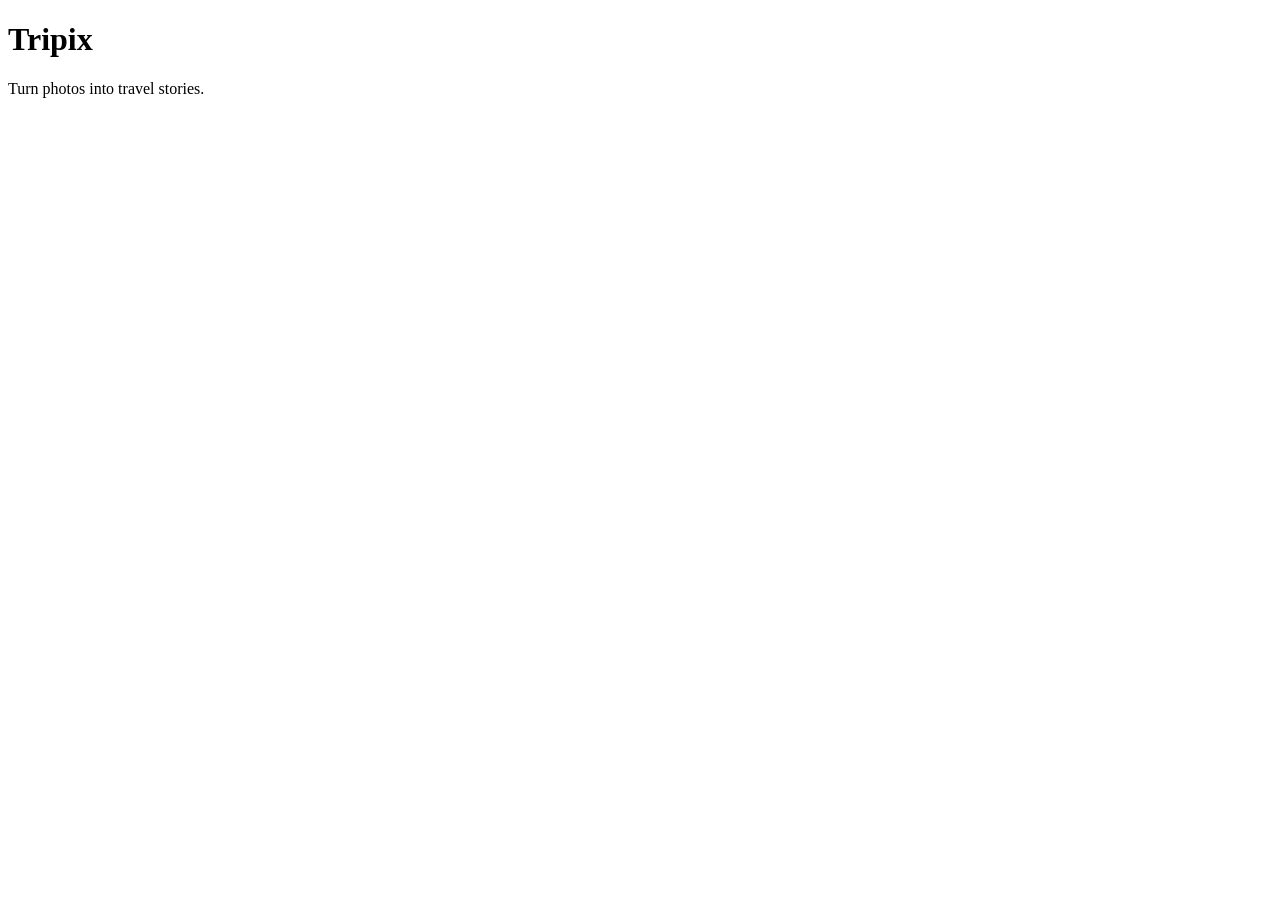
==== index.html @ c500417b "Create index.html" ====
<!DOCTYPE html>
<html lang="en">
<head>
    <meta charset="UTF-8">
    <meta name="viewport" content="width=device-width, initial-scale=1.0">
    <title>Tripix: Travel Tracker</title>
</head>
<body>
    <h1>Tripix</h1>
    <p>Turn photos into travel stories.</p>
</body>
</html>
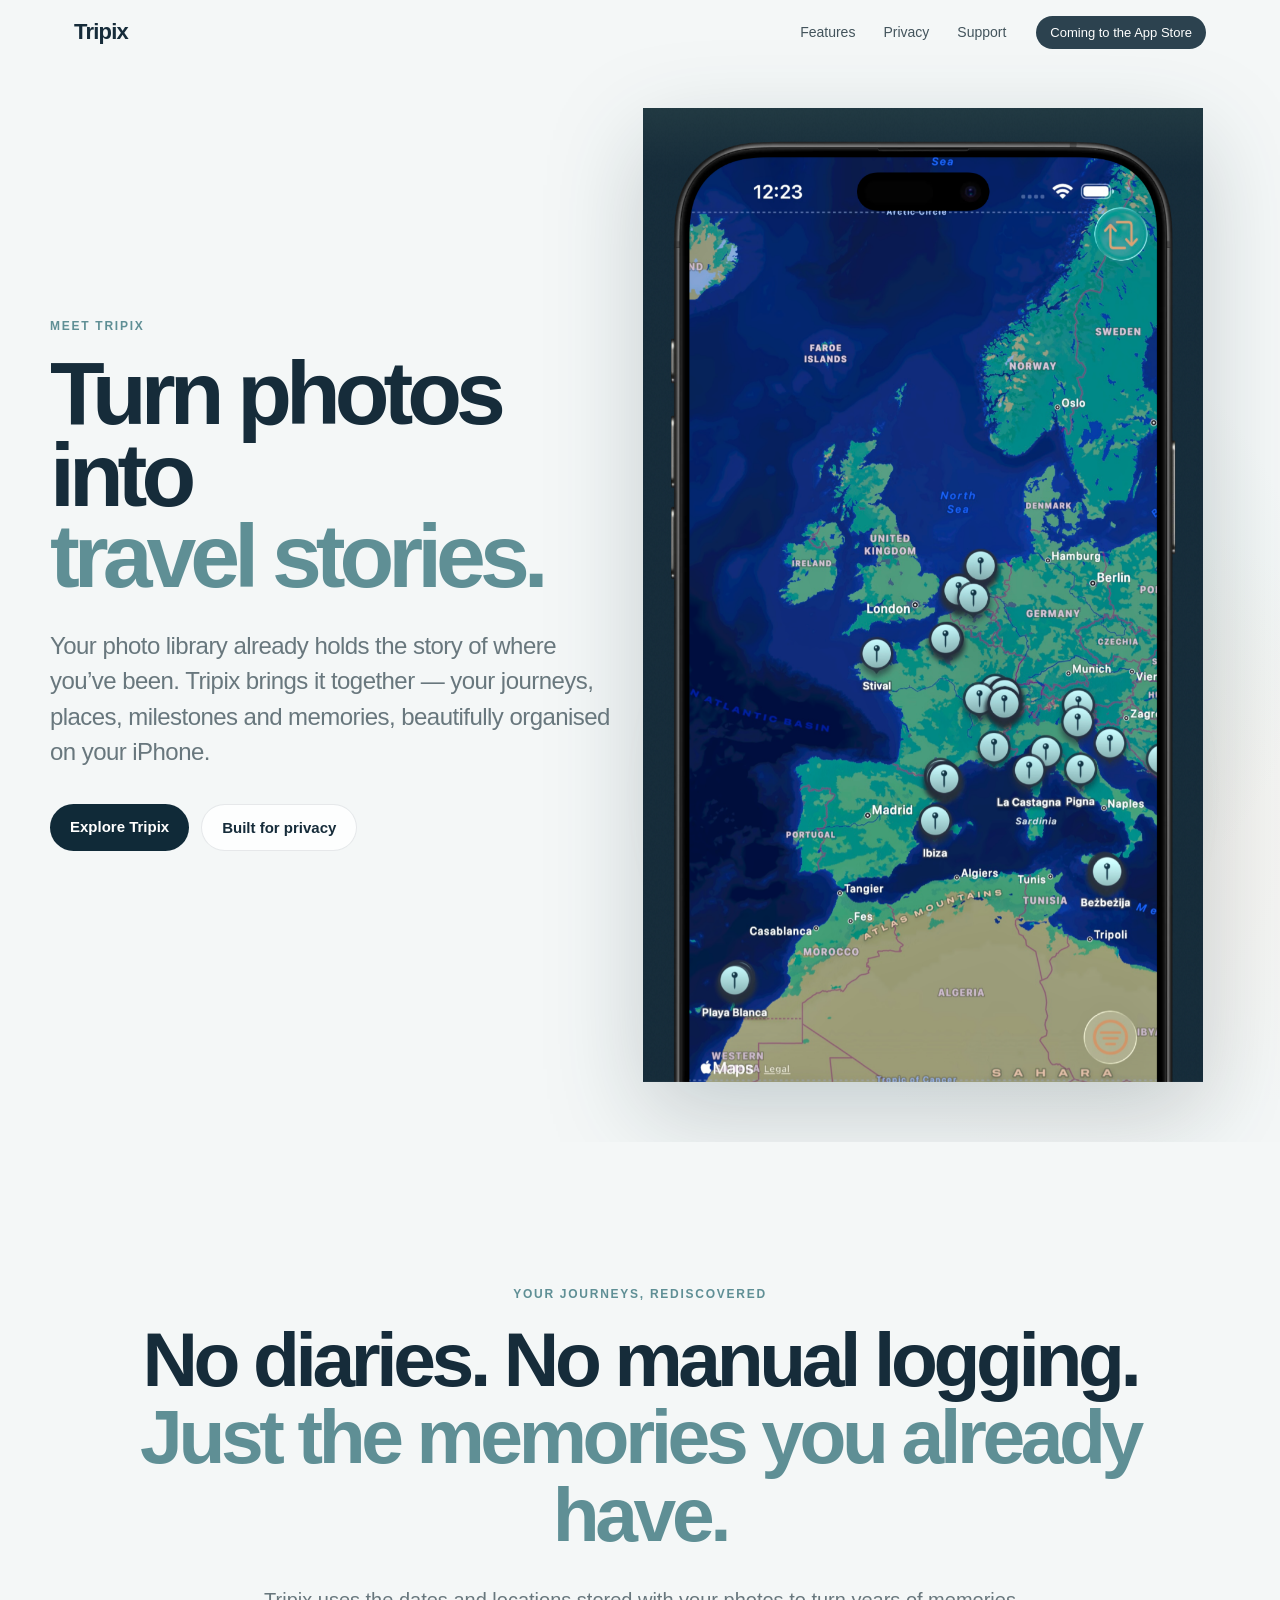
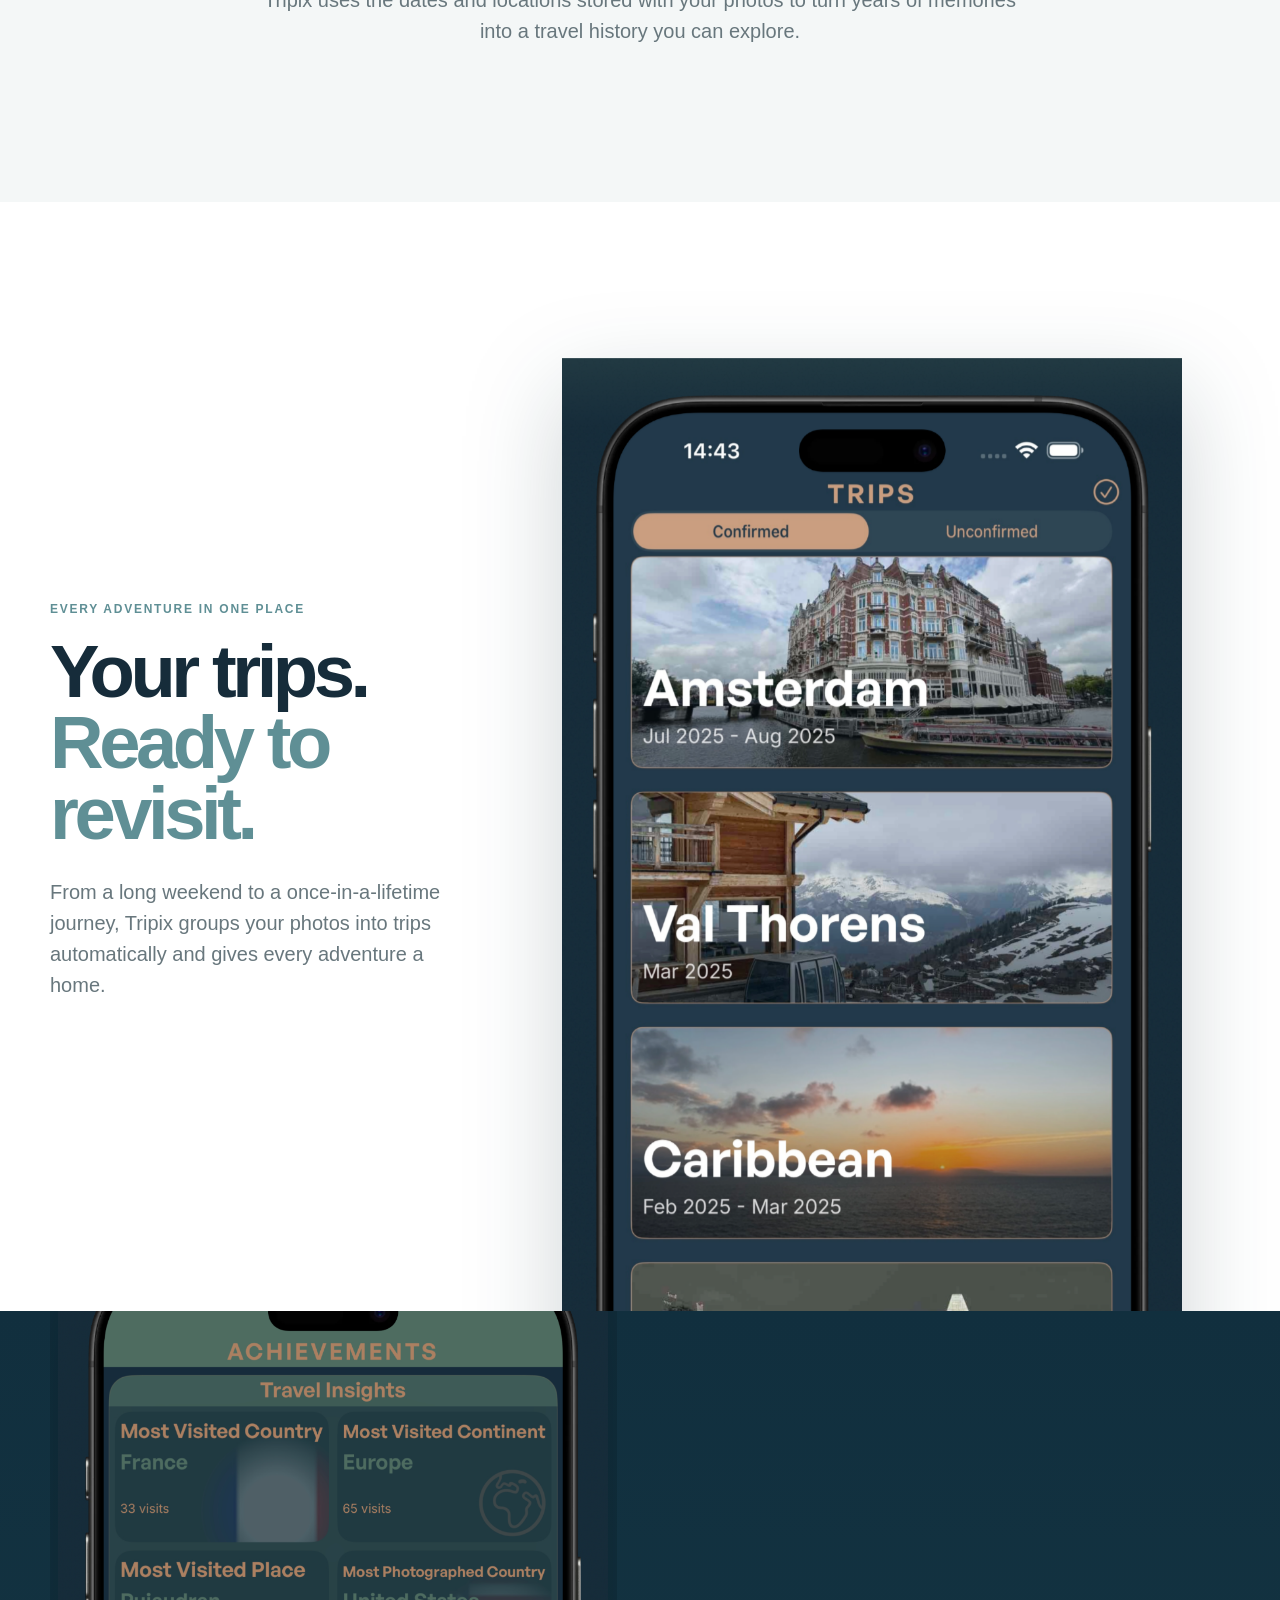
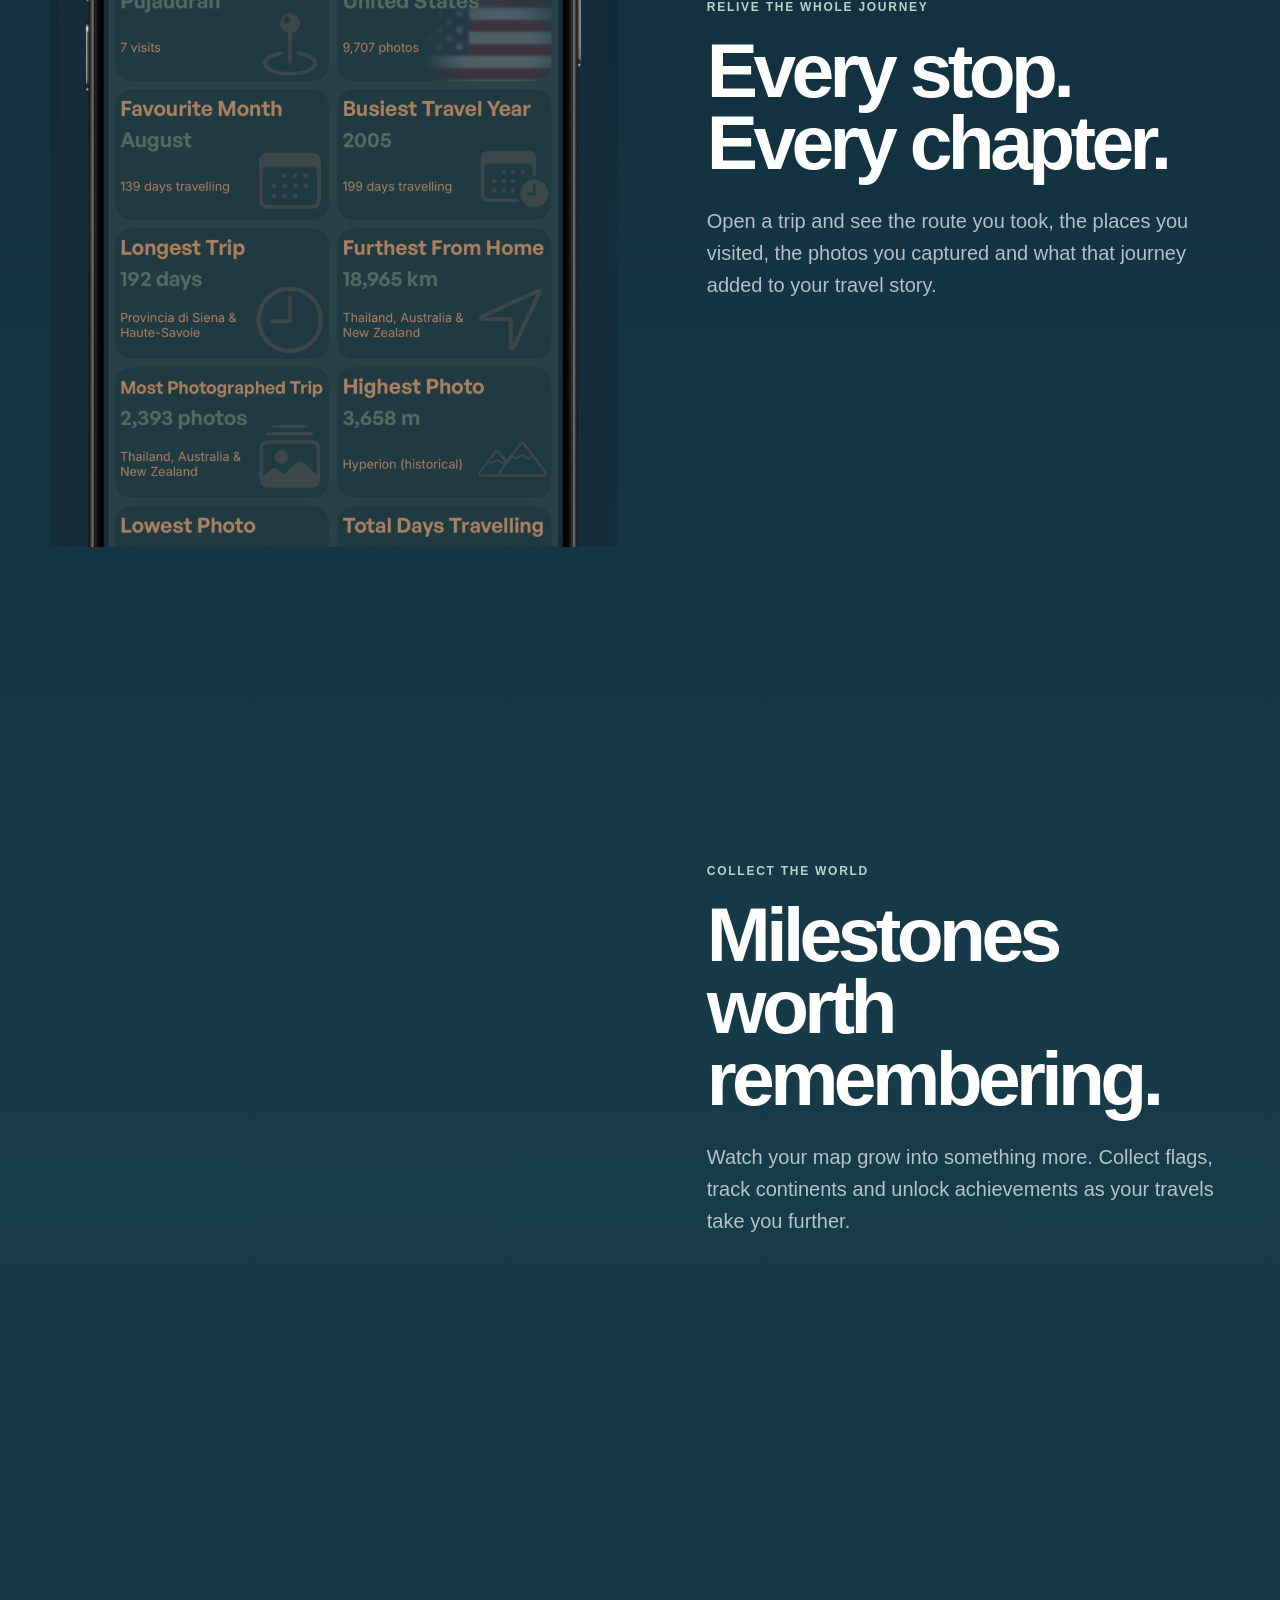
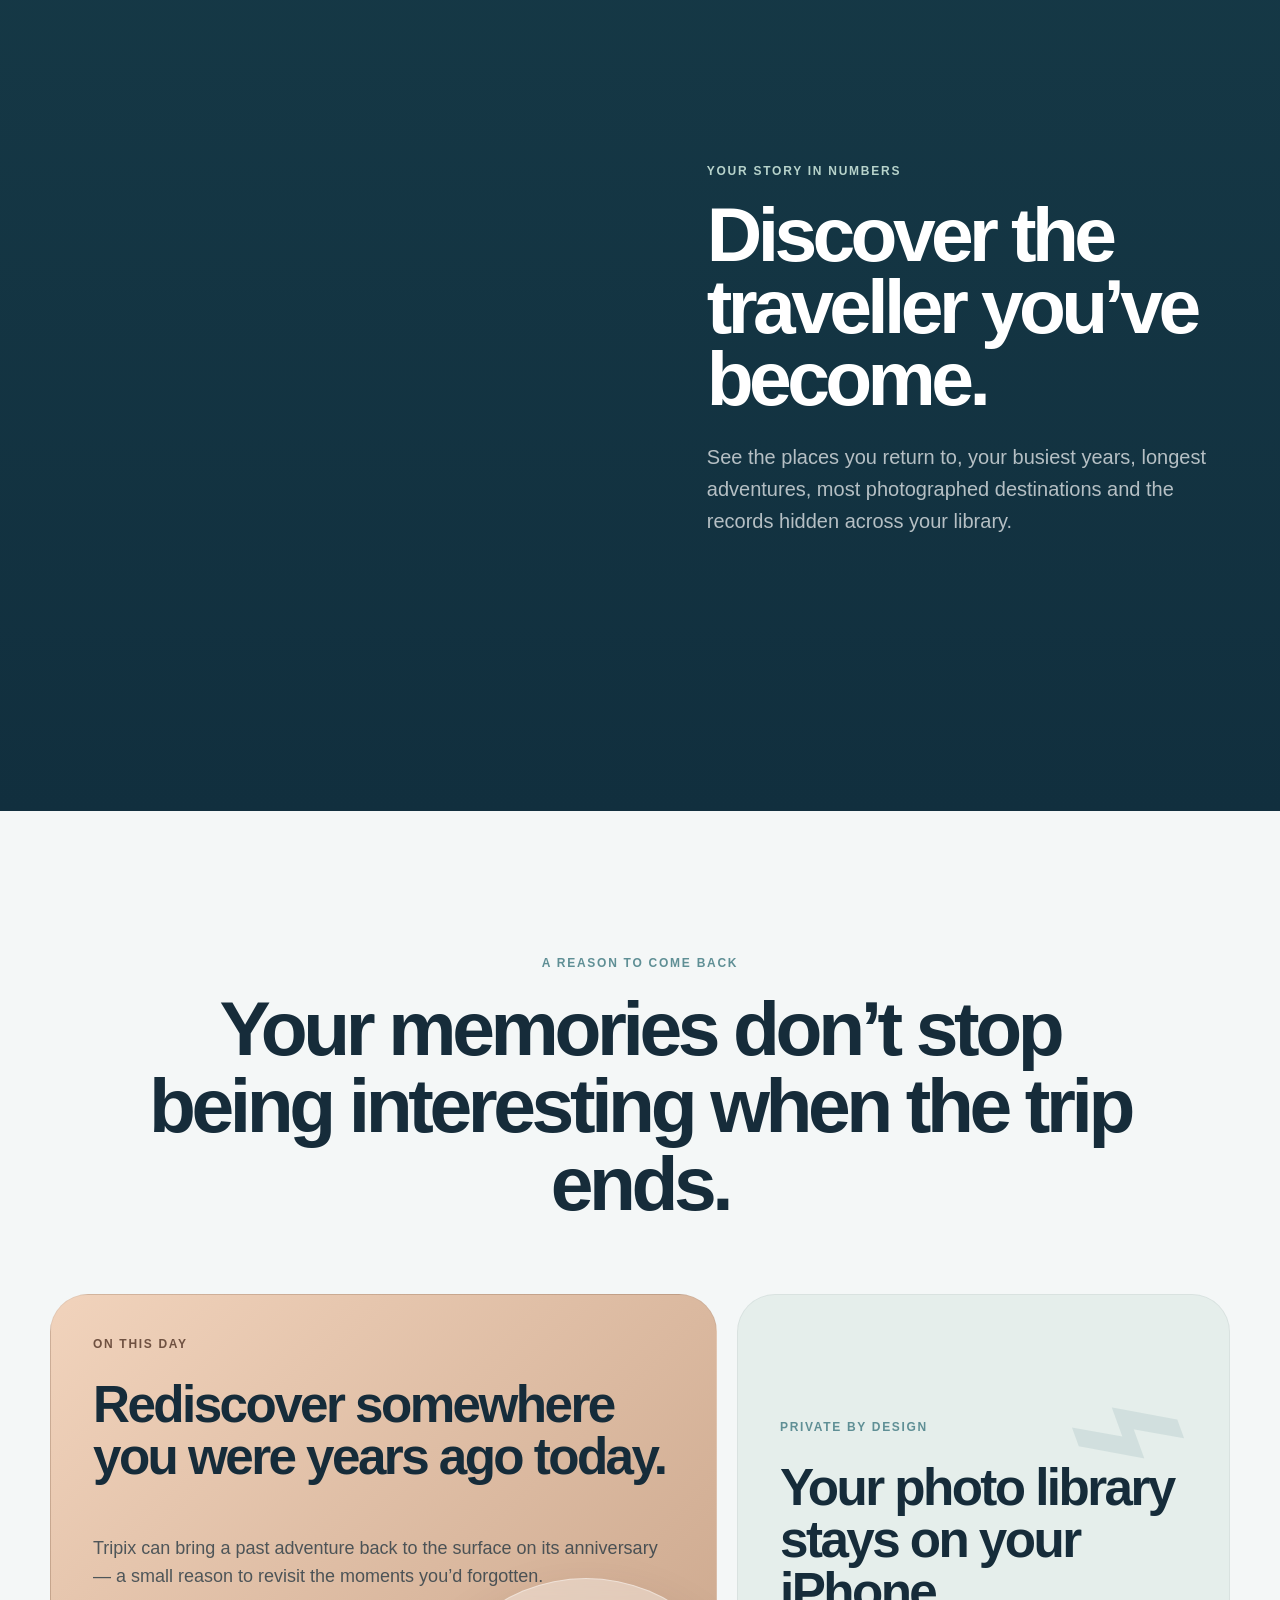
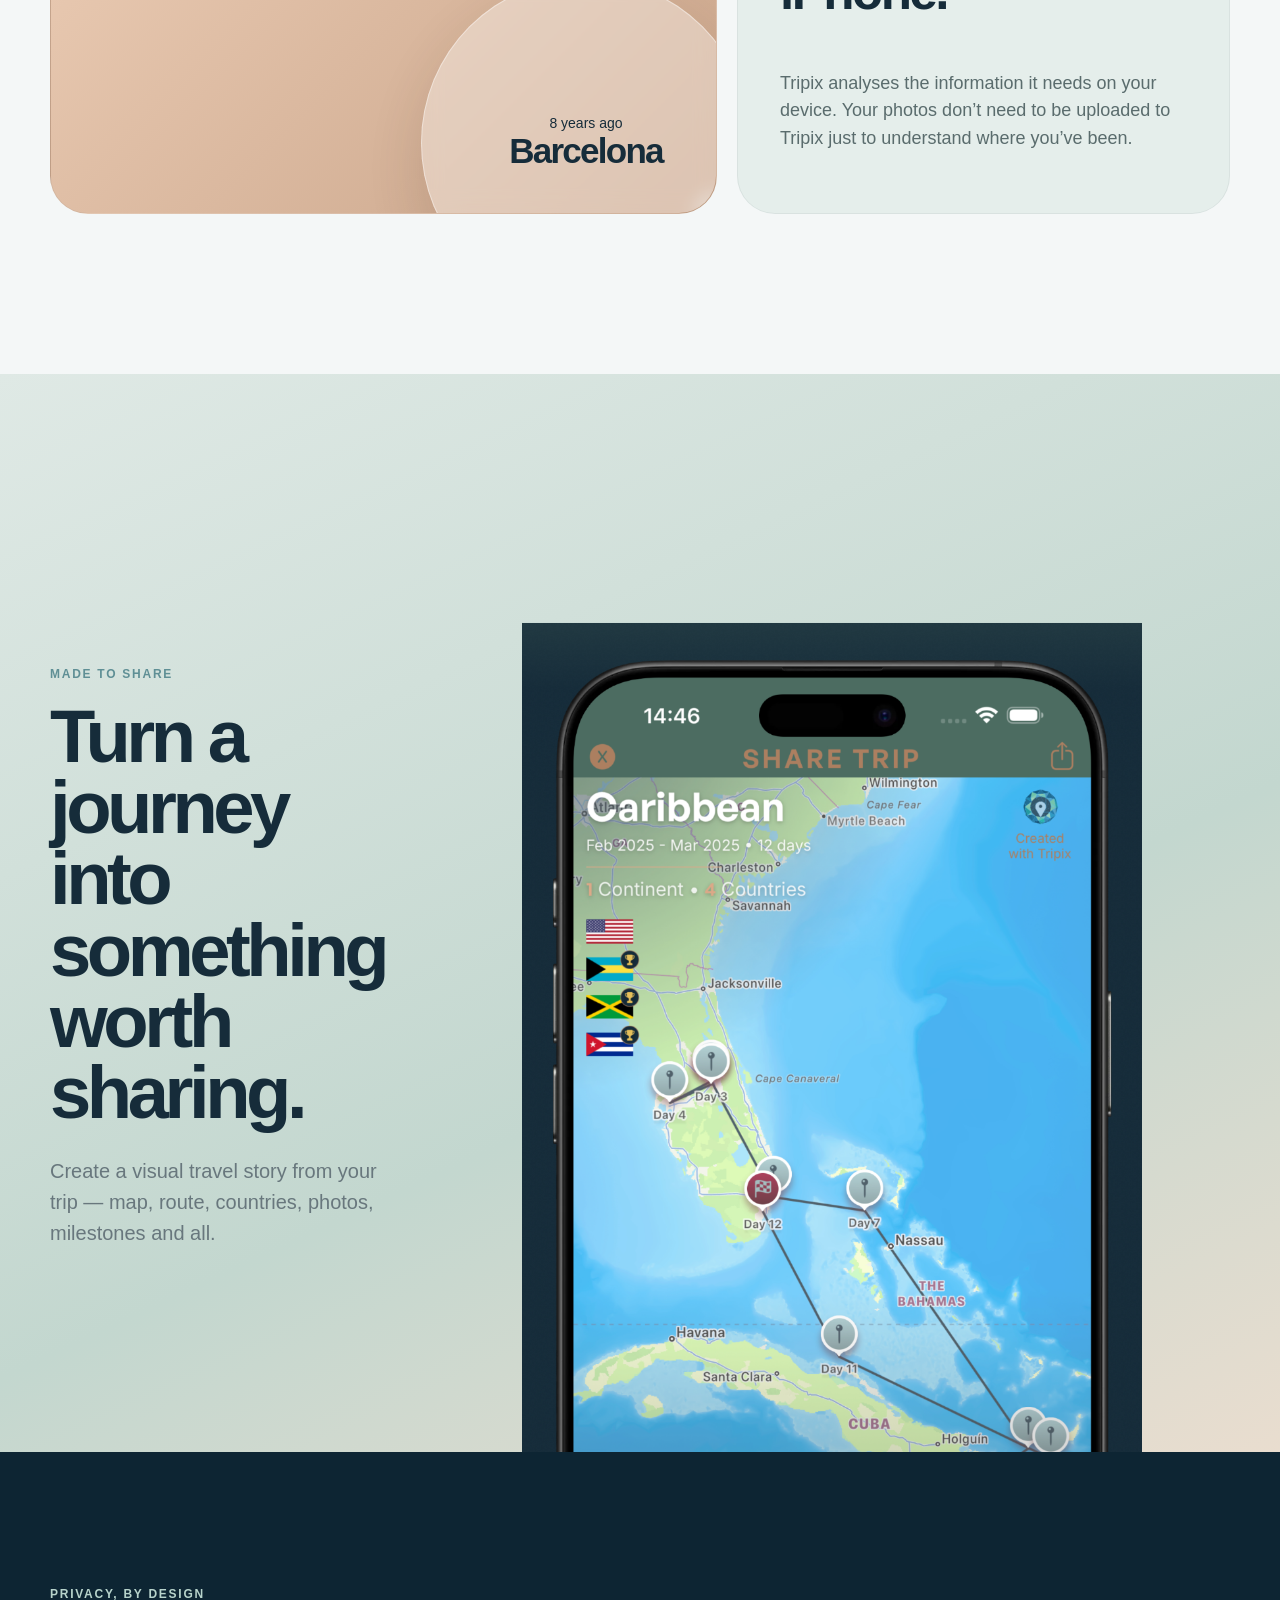
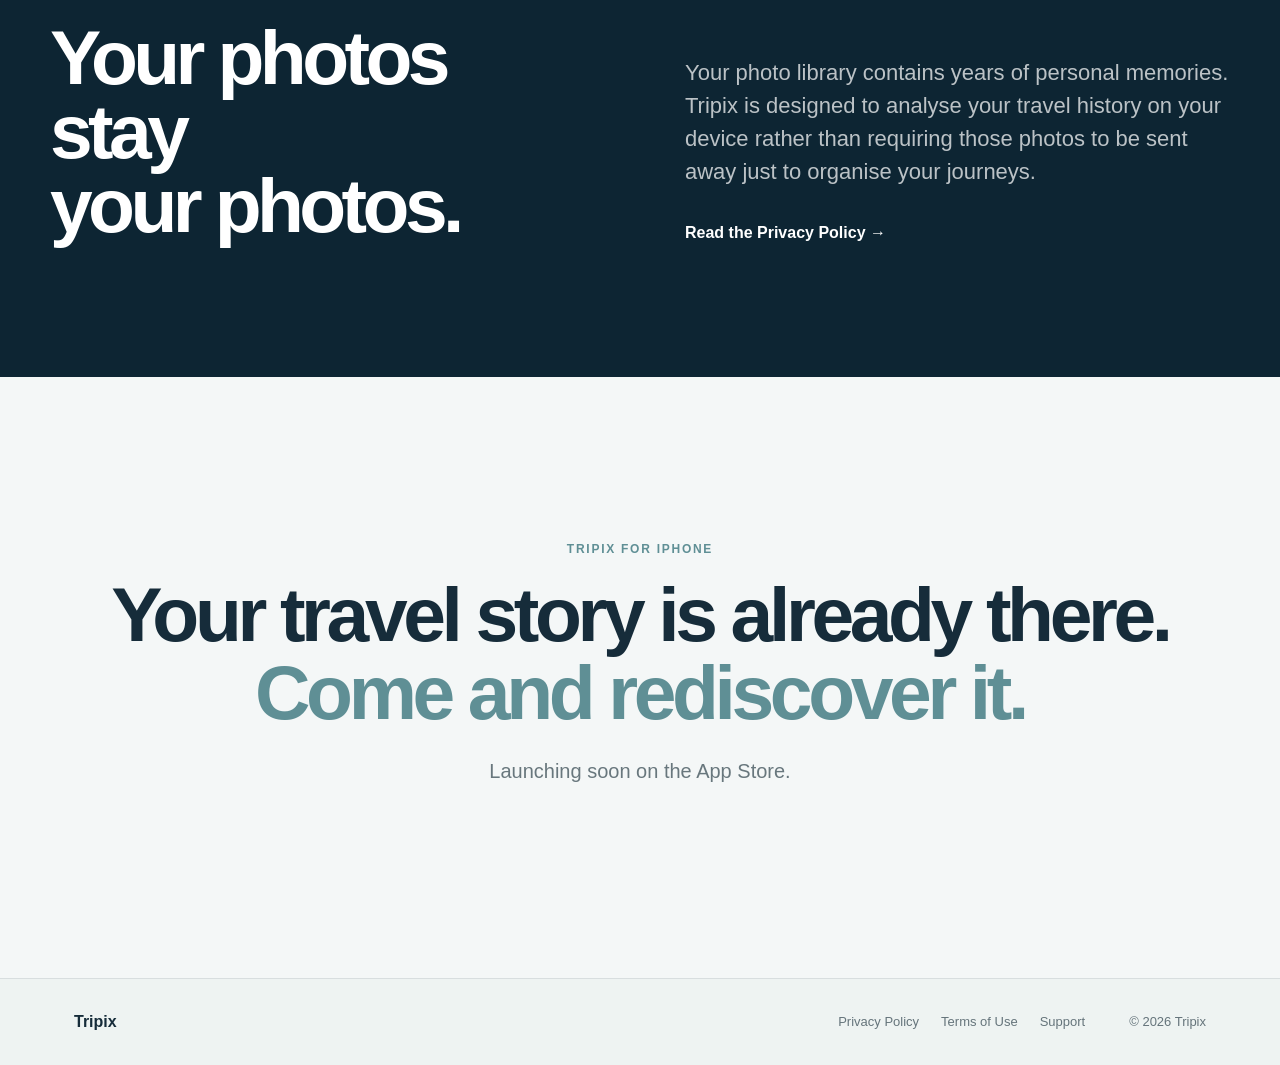
==== commit 569b0047: "Launch new Tripix website" ====
--- a/index.html
+++ b/index.html
@@ -1,12 +1,172 @@
-<!DOCTYPE html>
+<!doctype html>
 <html lang="en">
 <head>
-    <meta charset="UTF-8">
-    <meta name="viewport" content="width=device-width, initial-scale=1.0">
-    <title>Tripix: Travel Tracker</title>
+  <meta charset="utf-8" />
+  <meta name="viewport" content="width=device-width, initial-scale=1" />
+  <meta name="description" content="Tripix turns the memories already in your photo library into a beautiful record of your travels — automatically, privately, and on-device." />
+  <meta name="theme-color" content="#eef4f6" />
+  <title>Tripix — Turn photos into travel stories</title>
+  <link rel="stylesheet" href="assets/styles.css" />
+  <script defer src="assets/site.js"></script>
 </head>
 <body>
-    <h1>Tripix</h1>
-    <p>Turn photos into travel stories.</p>
+  <header class="site-header" data-header>
+    <div class="nav-wrap">
+      <a class="brand" href="./" aria-label="Tripix home">Tripix</a>
+      <nav class="nav-links" aria-label="Primary navigation">
+        <a href="#features">Features</a>
+        <a href="#privacy">Privacy</a>
+        <a href="support/">Support</a>
+      </nav>
+      <a class="nav-cta is-disabled" href="#download" aria-disabled="true">Coming to the App Store</a>
+    </div>
+  </header>
+
+  <main>
+    <section class="hero section-pad">
+      <div class="hero-copy reveal">
+        <p class="eyebrow">Meet Tripix</p>
+        <h1>Turn photos into<br><span>travel stories.</span></h1>
+        <p class="hero-lede">Your photo library already holds the story of where you’ve been. Tripix brings it together — your journeys, places, milestones and memories, beautifully organised on your iPhone.</p>
+        <div class="hero-actions">
+          <a class="button primary" href="#features">Explore Tripix</a>
+          <a class="button secondary" href="#privacy">Built for privacy</a>
+        </div>
+      </div>
+
+      <div class="hero-stage" aria-label="Tripix map screen">
+        <div class="hero-halo" aria-hidden="true"></div>
+        <figure class="product-shot hero-shot" data-parallax="0.045">
+          <img src="assets/screens/tripix-1.png" alt="Tripix interactive travel map showing trips across Europe" />
+        </figure>
+      </div>
+    </section>
+
+    <section id="features" class="statement section-pad reveal">
+      <p class="eyebrow">Your journeys, rediscovered</p>
+      <h2>No diaries. No manual logging.<br><span>Just the memories you already have.</span></h2>
+      <p>Tripix uses the dates and locations stored with your photos to turn years of memories into a travel history you can explore.</p>
+    </section>
+
+    <section class="split-feature section-pad">
+      <div class="split-copy reveal">
+        <p class="eyebrow">Every adventure in one place</p>
+        <h2>Your trips.<br><span>Ready to revisit.</span></h2>
+        <p>From a long weekend to a once-in-a-lifetime journey, Tripix groups your photos into trips automatically and gives every adventure a home.</p>
+      </div>
+      <figure class="product-shot trips-shot reveal" data-parallax="0.025">
+        <img src="assets/screens/tripix-2.png" alt="Tripix Trips screen with travel cards for Amsterdam, Val Thorens, Caribbean and Singapore" loading="lazy" />
+      </figure>
+    </section>
+
+    <section class="scroll-story" data-scroll-story>
+      <div class="scroll-story-inner section-pad">
+        <div class="story-visual" aria-live="polite">
+          <div class="story-glow" aria-hidden="true"></div>
+          <figure class="story-screen active" data-story-screen="journey">
+            <img src="assets/screens/tripix-3.png" alt="Tripix trip detail showing a Caribbean journey, map, segments, countries and achievements" loading="lazy" />
+          </figure>
+          <figure class="story-screen" data-story-screen="achievements">
+            <img src="assets/screens/tripix-4.png" alt="Tripix Achievements screen showing continents visited and flags collected" loading="lazy" />
+          </figure>
+          <figure class="story-screen" data-story-screen="insights">
+            <img src="assets/screens/tripix-5.png" alt="Tripix Travel Insights showing favourite places, busiest year and travel records" loading="lazy" />
+          </figure>
+        </div>
+
+        <div class="story-copy">
+          <article class="story-step active" data-story-step="journey">
+            <p class="eyebrow light">Relive the whole journey</p>
+            <h2>Every stop.<br>Every chapter.</h2>
+            <p>Open a trip and see the route you took, the places you visited, the photos you captured and what that journey added to your travel story.</p>
+          </article>
+
+          <article class="story-step" data-story-step="achievements">
+            <p class="eyebrow light">Collect the world</p>
+            <h2>Milestones worth remembering.</h2>
+            <p>Watch your map grow into something more. Collect flags, track continents and unlock achievements as your travels take you further.</p>
+          </article>
+
+          <article class="story-step" data-story-step="insights">
+            <p class="eyebrow light">Your story in numbers</p>
+            <h2>Discover the traveller you’ve become.</h2>
+            <p>See the places you return to, your busiest years, longest adventures, most photographed destinations and the records hidden across your library.</p>
+          </article>
+        </div>
+      </div>
+    </section>
+
+    <section class="insight-strip section-pad">
+      <div class="section-heading reveal">
+        <p class="eyebrow">A reason to come back</p>
+        <h2>Your memories don’t stop being interesting when the trip ends.</h2>
+      </div>
+
+      <div class="editorial-grid">
+        <article class="editorial-card memory-card reveal">
+          <div class="editorial-copy">
+            <span class="card-kicker">On This Day</span>
+            <h3>Rediscover somewhere you were years ago today.</h3>
+            <p>Tripix can bring a past adventure back to the surface on its anniversary — a small reason to revisit the moments you’d forgotten.</p>
+          </div>
+          <div class="anniversary-badge" aria-hidden="true">
+            <small>8 years ago</small>
+            <strong>Barcelona</strong>
+          </div>
+        </article>
+
+        <article class="editorial-card private-card reveal">
+          <span class="privacy-lock" aria-hidden="true">⌁</span>
+          <div class="editorial-copy">
+            <span class="card-kicker">Private by design</span>
+            <h3>Your photo library stays on your iPhone.</h3>
+            <p>Tripix analyses the information it needs on your device. Your photos don’t need to be uploaded to Tripix just to understand where you’ve been.</p>
+          </div>
+        </article>
+      </div>
+    </section>
+
+    <section class="share-feature section-pad">
+      <div class="share-copy reveal">
+        <p class="eyebrow">Made to share</p>
+        <h2>Turn a journey into something worth sharing.</h2>
+        <p>Create a visual travel story from your trip — map, route, countries, photos, milestones and all.</p>
+      </div>
+      <figure class="share-device reveal" data-parallax="0.02">
+        <img src="assets/screens/tripix-6.png" alt="Tripix Share Trip screen showing a Caribbean journey map and travel statistics" loading="lazy" />
+      </figure>
+    </section>
+
+    <section id="privacy" class="privacy-band section-pad">
+      <div class="privacy-inner reveal">
+        <div>
+          <p class="eyebrow light">Privacy, by design</p>
+          <h2>Your photos stay<br>your photos.</h2>
+        </div>
+        <div class="privacy-copy">
+          <p>Your photo library contains years of personal memories. Tripix is designed to analyse your travel history on your device rather than requiring those photos to be sent away just to organise your journeys.</p>
+          <a href="privacy/">Read the Privacy Policy <span aria-hidden="true">→</span></a>
+        </div>
+      </div>
+    </section>
+
+    <section id="download" class="final-cta section-pad reveal">
+      <p class="eyebrow">Tripix for iPhone</p>
+      <h2>Your travel story is already there.<br><span>Come and rediscover it.</span></h2>
+      <p>Launching soon on the App Store.</p>
+    </section>
+  </main>
+
+  <footer class="site-footer">
+    <div class="footer-wrap">
+      <strong>Tripix</strong>
+      <nav aria-label="Footer navigation">
+        <a href="privacy/">Privacy Policy</a>
+        <a href="terms/">Terms of Use</a>
+        <a href="support/">Support</a>
+      </nav>
+      <span>© 2026 Tripix</span>
+    </div>
+  </footer>
 </body>
 </html>
--- a/assets/styles.css
+++ b/assets/styles.css
@@ -0,0 +1,384 @@
+:root {
+  --bg: #f4f7f7;
+  --surface: #ffffff;
+  --text: #162c3a;
+  --muted: #68777d;
+  --dark: #102a38;
+  --deep: #0d2533;
+  --sage: #94b3a5;
+  --teal: #5f8f95;
+  --sand: #c9a489;
+  --peach: #f1d3bc;
+  --line: rgba(22,44,58,.10);
+  --radius: 34px;
+  --shadow: 0 34px 90px rgba(16,42,56,.18);
+}
+
+* { box-sizing: border-box; }
+html { scroll-behavior: smooth; }
+body {
+  margin: 0;
+  color: var(--text);
+  background: var(--bg);
+  font-family: -apple-system, BlinkMacSystemFont, "SF Pro Display", "Helvetica Neue", Arial, sans-serif;
+  -webkit-font-smoothing: antialiased;
+  overflow-x: hidden;
+}
+img { display:block; max-width:100%; }
+a { color: inherit; text-decoration: none; }
+h1,h2,h3,p,figure { margin-top:0; }
+
+.site-header {
+  position: fixed;
+  inset: 0 0 auto 0;
+  z-index: 100;
+  border-bottom: 1px solid transparent;
+  transition: background .28s ease, border-color .28s ease;
+}
+.site-header.scrolled {
+  background: rgba(244,247,247,.78);
+  backdrop-filter: saturate(180%) blur(22px);
+  -webkit-backdrop-filter: saturate(180%) blur(22px);
+  border-color: var(--line);
+}
+.nav-wrap {
+  max-width: 1180px;
+  height: 64px;
+  margin: auto;
+  display:flex;
+  align-items:center;
+  gap:30px;
+  padding:0 24px;
+}
+.brand { font-weight:780; letter-spacing:-.035em; font-size:22px; }
+.nav-links { display:flex; gap:28px; margin-left:auto; font-size:14px; }
+.nav-links a { color:#43545c; transition:opacity .2s ease; }
+.nav-links a:hover { opacity:.58; }
+.nav-cta { font-size:13px; padding:9px 14px; border-radius:999px; background:var(--dark); color:white; }
+.nav-cta.is-disabled { opacity:.88; cursor:default; }
+
+.section-pad {
+  padding-left: max(24px, calc((100vw - 1180px)/2));
+  padding-right:max(24px, calc((100vw - 1180px)/2));
+}
+.eyebrow {
+  text-transform:uppercase;
+  letter-spacing:.145em;
+  font-weight:760;
+  font-size:12px;
+  color:var(--teal);
+  margin:0 0 20px;
+}
+.eyebrow.light { color:#b7d3cb; }
+
+.hero {
+  min-height:100vh;
+  display:grid;
+  grid-template-columns: .96fr 1.04fr;
+  align-items:center;
+  padding-top:118px;
+  padding-bottom:50px;
+  overflow:hidden;
+  background:
+    radial-gradient(circle at 76% 55%, rgba(148,179,165,.25), transparent 29%),
+    radial-gradient(circle at 85% 73%, rgba(241,211,188,.22), transparent 24%);
+}
+.hero-copy { position:relative; z-index:3; padding-bottom:40px; }
+h1 {
+  font-size:clamp(58px,7vw,100px);
+  line-height:.91;
+  letter-spacing:-.067em;
+  margin-bottom:30px;
+  max-width:760px;
+}
+h1 span, h2 span { color:var(--teal); }
+.hero-lede {
+  max-width:650px;
+  font-size:clamp(19px,2vw,24px);
+  line-height:1.48;
+  color:var(--muted);
+  letter-spacing:-.023em;
+}
+.hero-actions { display:flex; gap:12px; margin-top:34px; flex-wrap:wrap; }
+.button { padding:14px 20px; border-radius:999px; font-size:15px; font-weight:680; transition:transform .2s ease, opacity .2s ease; }
+.button:hover { transform:translateY(-1px); }
+.button.primary { background:var(--dark); color:white; }
+.button.secondary { background:rgba(255,255,255,.82); border:1px solid var(--line); }
+.hero-stage { min-height:760px; position:relative; display:flex; justify-content:center; align-items:flex-end; }
+.hero-halo { position:absolute; width:600px; height:600px; border-radius:50%; background:radial-gradient(circle, rgba(95,143,149,.25), rgba(95,143,149,0) 70%); filter:blur(4px); }
+.product-shot { margin:0; position:relative; will-change:transform; filter:drop-shadow(0 32px 48px rgba(12,38,51,.20)); }
+.hero-shot { width:min(560px,48vw); transform-origin:50% 100%; }
+.hero-shot img, .trips-shot img, .story-screen img, .share-device img { width:100%; height:auto; }
+
+.statement { text-align:center; padding-top:145px; padding-bottom:155px; }
+.statement h2, .section-heading h2 {
+  font-size:clamp(44px,6vw,78px);
+  line-height:1.01;
+  letter-spacing:-.057em;
+  margin:0 auto;
+  max-width:1080px;
+}
+.statement > p:last-child {
+  max-width:760px;
+  margin:32px auto 0;
+  color:var(--muted);
+  font-size:20px;
+  line-height:1.55;
+}
+
+.split-feature {
+  min-height:1050px;
+  display:grid;
+  grid-template-columns:.9fr 1.1fr;
+  gap:80px;
+  align-items:center;
+  overflow:hidden;
+  background:#fff;
+  padding-top:110px;
+}
+.split-copy { max-width:520px; align-self:center; }
+.split-copy h2, .share-copy h2 {
+  font-size:clamp(50px,5.8vw,82px);
+  line-height:.96;
+  letter-spacing:-.06em;
+  margin-bottom:28px;
+}
+.split-copy > p:last-child, .share-copy > p:last-child {
+  color:var(--muted);
+  font-size:20px;
+  line-height:1.55;
+}
+.trips-shot { width:min(620px,51vw); justify-self:center; align-self:end; margin-bottom:-80px; }
+
+.scroll-story {
+  position:relative;
+  background:linear-gradient(180deg,#112f3e 0%,#173c49 55%,#112f3e 100%);
+  color:white;
+}
+.scroll-story-inner {
+  display:grid;
+  grid-template-columns:1.04fr .96fr;
+  gap:90px;
+  align-items:start;
+}
+.story-visual {
+  position:sticky;
+  top:64px;
+  height:calc(100vh - 64px);
+  min-height:680px;
+  display:flex;
+  align-items:flex-end;
+  justify-content:center;
+  overflow:hidden;
+}
+.story-glow {
+  position:absolute;
+  width:620px;
+  height:620px;
+  bottom:2%;
+  border-radius:50%;
+  background:radial-gradient(circle,rgba(148,179,165,.24),rgba(148,179,165,0) 70%);
+}
+.story-screen {
+  position:absolute;
+  bottom:-40px;
+  width:min(550px,46vw);
+  margin:0;
+  opacity:0;
+  transform:translateY(45px) scale(.965);
+  transition:opacity .72s cubic-bezier(.22,1,.36,1), transform .72s cubic-bezier(.22,1,.36,1);
+  filter:drop-shadow(0 36px 50px rgba(0,0,0,.28));
+  pointer-events:none;
+}
+.story-screen.active { opacity:1; transform:translateY(0) scale(1); }
+.story-copy { position:relative; }
+.story-step {
+  min-height:100vh;
+  display:flex;
+  flex-direction:column;
+  justify-content:center;
+  max-width:530px;
+  opacity:.32;
+  transform:translateY(16px);
+  transition:opacity .45s ease, transform .45s ease;
+}
+.story-step.active { opacity:1; transform:none; }
+.story-step h2 {
+  font-size:clamp(52px,6vw,86px);
+  line-height:.94;
+  letter-spacing:-.06em;
+  margin-bottom:28px;
+}
+.story-step > p:last-child {
+  color:rgba(255,255,255,.69);
+  font-size:20px;
+  line-height:1.58;
+}
+
+.insight-strip { padding-top:145px; padding-bottom:160px; }
+.section-heading { text-align:center; max-width:1020px; margin:0 auto 72px; }
+.editorial-grid { display:grid; grid-template-columns:1.15fr .85fr; gap:20px; }
+.editorial-card {
+  min-height:520px;
+  border-radius:38px;
+  overflow:hidden;
+  padding:42px;
+  position:relative;
+  border:1px solid rgba(22,44,58,.06);
+}
+.editorial-copy { position:relative; z-index:2; }
+.card-kicker {
+  display:block;
+  font-size:12px;
+  font-weight:760;
+  text-transform:uppercase;
+  letter-spacing:.14em;
+  color:var(--teal);
+  margin-bottom:28px;
+}
+.editorial-card h3 { font-size:clamp(36px,4vw,53px); line-height:1.02; letter-spacing:-.05em; max-width:610px; }
+.editorial-card p { font-size:18px; line-height:1.55; max-width:570px; }
+.memory-card { background:linear-gradient(135deg,#f1d3bc 0%,#c9a489 100%); }
+.memory-card p { color:rgba(22,44,58,.73); }
+.memory-card .card-kicker { color:#6f5141; }
+.anniversary-badge {
+  width:330px;
+  height:330px;
+  border-radius:50%;
+  background:rgba(255,255,255,.35);
+  backdrop-filter:blur(10px);
+  -webkit-backdrop-filter:blur(10px);
+  border:1px solid rgba(255,255,255,.4);
+  position:absolute;
+  right:-35px;
+  bottom:-95px;
+  display:flex;
+  flex-direction:column;
+  justify-content:center;
+  align-items:center;
+  box-shadow:0 25px 55px rgba(70,43,29,.14);
+}
+.anniversary-badge small { font-size:14px; }
+.anniversary-badge strong { font-size:35px; letter-spacing:-.05em; }
+.private-card { background:#e5eeeb; display:flex; align-items:flex-end; }
+.private-card p { color:#5a6c6d; }
+.privacy-lock {
+  position:absolute;
+  right:40px;
+  top:25px;
+  font-size:210px;
+  line-height:1;
+  color:rgba(95,143,149,.15);
+  transform:rotate(-20deg);
+}
+
+.share-feature {
+  min-height:1020px;
+  background:linear-gradient(155deg,#dfe9e5 0%,#c3d7cf 60%,#e9ddcf 100%);
+  display:grid;
+  grid-template-columns:.88fr 1.12fr;
+  gap:80px;
+  align-items:center;
+  overflow:hidden;
+  padding-top:110px;
+}
+.share-copy { max-width:520px; }
+.share-device { width:min(620px,52vw); justify-self:center; align-self:end; margin-bottom:-110px; }
+
+.privacy-band { background:var(--deep); color:white; padding-top:135px; padding-bottom:135px; }
+.privacy-inner { display:grid;grid-template-columns:1fr 1fr;gap:90px;align-items:end; }
+.privacy-band h2 { font-size:clamp(54px,6vw,82px);line-height:.96;letter-spacing:-.06em;margin:0; }
+.privacy-copy p { font-size:22px;line-height:1.5;color:rgba(255,255,255,.72); }
+.privacy-copy a { display:inline-block;margin-top:14px;color:white;font-weight:680; }
+
+.final-cta { text-align:center;padding-top:165px;padding-bottom:175px; }
+.final-cta h2 { font-size:clamp(44px,6vw,78px);line-height:1.01;letter-spacing:-.057em;margin:0 auto;max-width:1080px; }
+.final-cta > p:last-child { font-size:20px;color:var(--muted);margin-top:28px; }
+
+.site-footer { border-top:1px solid var(--line); background:#eef3f2; }
+.footer-wrap { max-width:1180px;margin:auto;padding:34px 24px;display:flex;align-items:center;gap:26px;font-size:13px;color:#65747b; }
+.footer-wrap strong{color:var(--text);font-size:16px}.footer-wrap nav{display:flex;gap:22px;margin-left:auto}.footer-wrap > span{margin-left:18px}
+
+.reveal { opacity:0; transform:translateY(28px); transition:opacity .8s cubic-bezier(.22,1,.36,1),transform .8s cubic-bezier(.22,1,.36,1); }
+.reveal.visible { opacity:1;transform:none; }
+
+/* subpages */
+.subpage { min-height:100vh; padding-top:145px; padding-bottom:120px; }
+.subpage .page-head { max-width:850px; margin-bottom:70px; }
+.subpage h1 { font-size:clamp(52px,7vw,88px); }
+.subpage .page-head p { font-size:21px;line-height:1.5;color:var(--muted); }
+.content-card { max-width:900px;background:white;border-radius:30px;padding:42px;margin-bottom:18px;border:1px solid rgba(22,44,58,.06); }
+.content-card h2 { font-size:26px;letter-spacing:-.03em;margin-bottom:14px; }
+.content-card p,.content-card li { color:#53636b;line-height:1.65;font-size:16px; }
+.content-card a { color:var(--teal);font-weight:650; }
+.faq-grid { display:grid;gap:14px;max-width:920px; }
+details { background:white;border:1px solid rgba(22,44,58,.07);border-radius:20px;padding:0 22px; }
+summary { cursor:pointer;list-style:none;padding:23px 0;font-weight:700;font-size:17px; }
+summary::-webkit-details-marker{display:none}details p{color:var(--muted);line-height:1.6;padding:0 0 22px;margin:0; }
+.contact-card { margin-top:36px;max-width:920px;background:var(--dark);color:white;border-radius:30px;padding:38px; }
+.contact-card p{color:rgba(255,255,255,.7);font-size:18px}.contact-card a{font-weight:700}
+
+@media (max-width: 940px) {
+  .hero { grid-template-columns:1fr; text-align:center; padding-top:140px; }
+  .hero-copy { max-width:780px; margin:auto; padding-bottom:0; }
+  .hero-lede{margin-left:auto;margin-right:auto}.hero-actions{justify-content:center}
+  .hero-stage { min-height:700px; }
+  .hero-shot { width:min(570px,72vw); }
+  .split-feature { grid-template-columns:1fr; text-align:center; gap:20px; padding-top:110px; }
+  .split-copy { max-width:760px; margin:auto; }
+  .trips-shot { width:min(570px,75vw); margin-top:35px; }
+  .scroll-story-inner { grid-template-columns:1fr; gap:0; padding-left:0; padding-right:0; }
+  .story-visual { top:58px; height:58vh; min-height:520px; z-index:2; background:linear-gradient(180deg,#112f3e 88%,rgba(17,47,62,0)); }
+  .story-screen { width:min(430px,62vw); bottom:-20px; }
+  .story-copy { padding:0 max(24px, calc((100vw - 760px)/2)); }
+  .story-step { min-height:72vh; text-align:center; margin:auto; max-width:720px; padding-top:90px; }
+  .editorial-grid { grid-template-columns:1fr; }
+  .editorial-card { min-height:480px; }
+  .share-feature { grid-template-columns:1fr; text-align:center; gap:20px; }
+  .share-copy { max-width:760px; margin:auto; }
+  .share-device { width:min(570px,76vw); margin-top:30px; }
+  .privacy-inner { grid-template-columns:1fr;gap:40px; }
+}
+
+@media (max-width: 720px) {
+  .nav-links { display:none; }
+  .nav-cta { margin-left:auto; }
+  .hero { padding-top:120px; }
+  .hero-stage { min-height:590px; }
+  .hero-shot { width:min(470px,94vw); }
+  .statement { padding-top:105px; padding-bottom:110px; }
+  .split-feature { min-height:auto; padding-top:95px; }
+  .trips-shot { width:min(480px,94vw); margin-bottom:-55px; }
+  .story-visual { min-height:460px; height:54vh; }
+  .story-screen { width:min(390px,86vw); }
+  .story-step { min-height:76vh; padding:95px 24px 40px; }
+  .insight-strip { padding-top:105px; padding-bottom:110px; }
+  .editorial-card { padding:30px; border-radius:30px; min-height:460px; }
+  .anniversary-badge { width:270px; height:270px; right:-65px; bottom:-70px; }
+  .share-feature { min-height:auto; padding-top:95px; }
+  .share-device { width:min(480px,94vw); margin-bottom:-60px; }
+  .privacy-band{padding-top:95px;padding-bottom:95px}
+  .footer-wrap{align-items:flex-start;flex-direction:column}.footer-wrap nav{margin-left:0;flex-wrap:wrap}.footer-wrap>span{margin-left:0}
+  .content-card{padding:26px}.subpage{padding-top:110px}.subpage .page-head{margin-bottom:40px}
+}
+
+@media (max-width: 520px) {
+  .nav-cta{display:none}.nav-wrap{height:58px}.brand{font-size:20px}
+  .hero { padding-top:104px; }
+  .hero-stage { min-height:520px; }
+  .statement > p:last-child, .split-copy > p:last-child, .share-copy > p:last-child, .story-step > p:last-child { font-size:18px; }
+  .story-visual { top:58px; min-height:420px; height:49vh; }
+  .story-screen { width:min(350px,92vw); }
+  .editorial-card h3 { font-size:34px; }
+  .editorial-card p { font-size:17px; }
+  .privacy-copy p { font-size:19px; }
+}
+
+@media (prefers-reduced-motion: reduce) {
+  html { scroll-behavior:auto; }
+  *,*::before,*::after { animation:none!important;transition:none!important; }
+  .reveal { opacity:1;transform:none; }
+  .story-screen { display:none; opacity:1; transform:none; }
+  .story-screen.active { display:block; }
+  .story-step { opacity:1; transform:none; }
+}
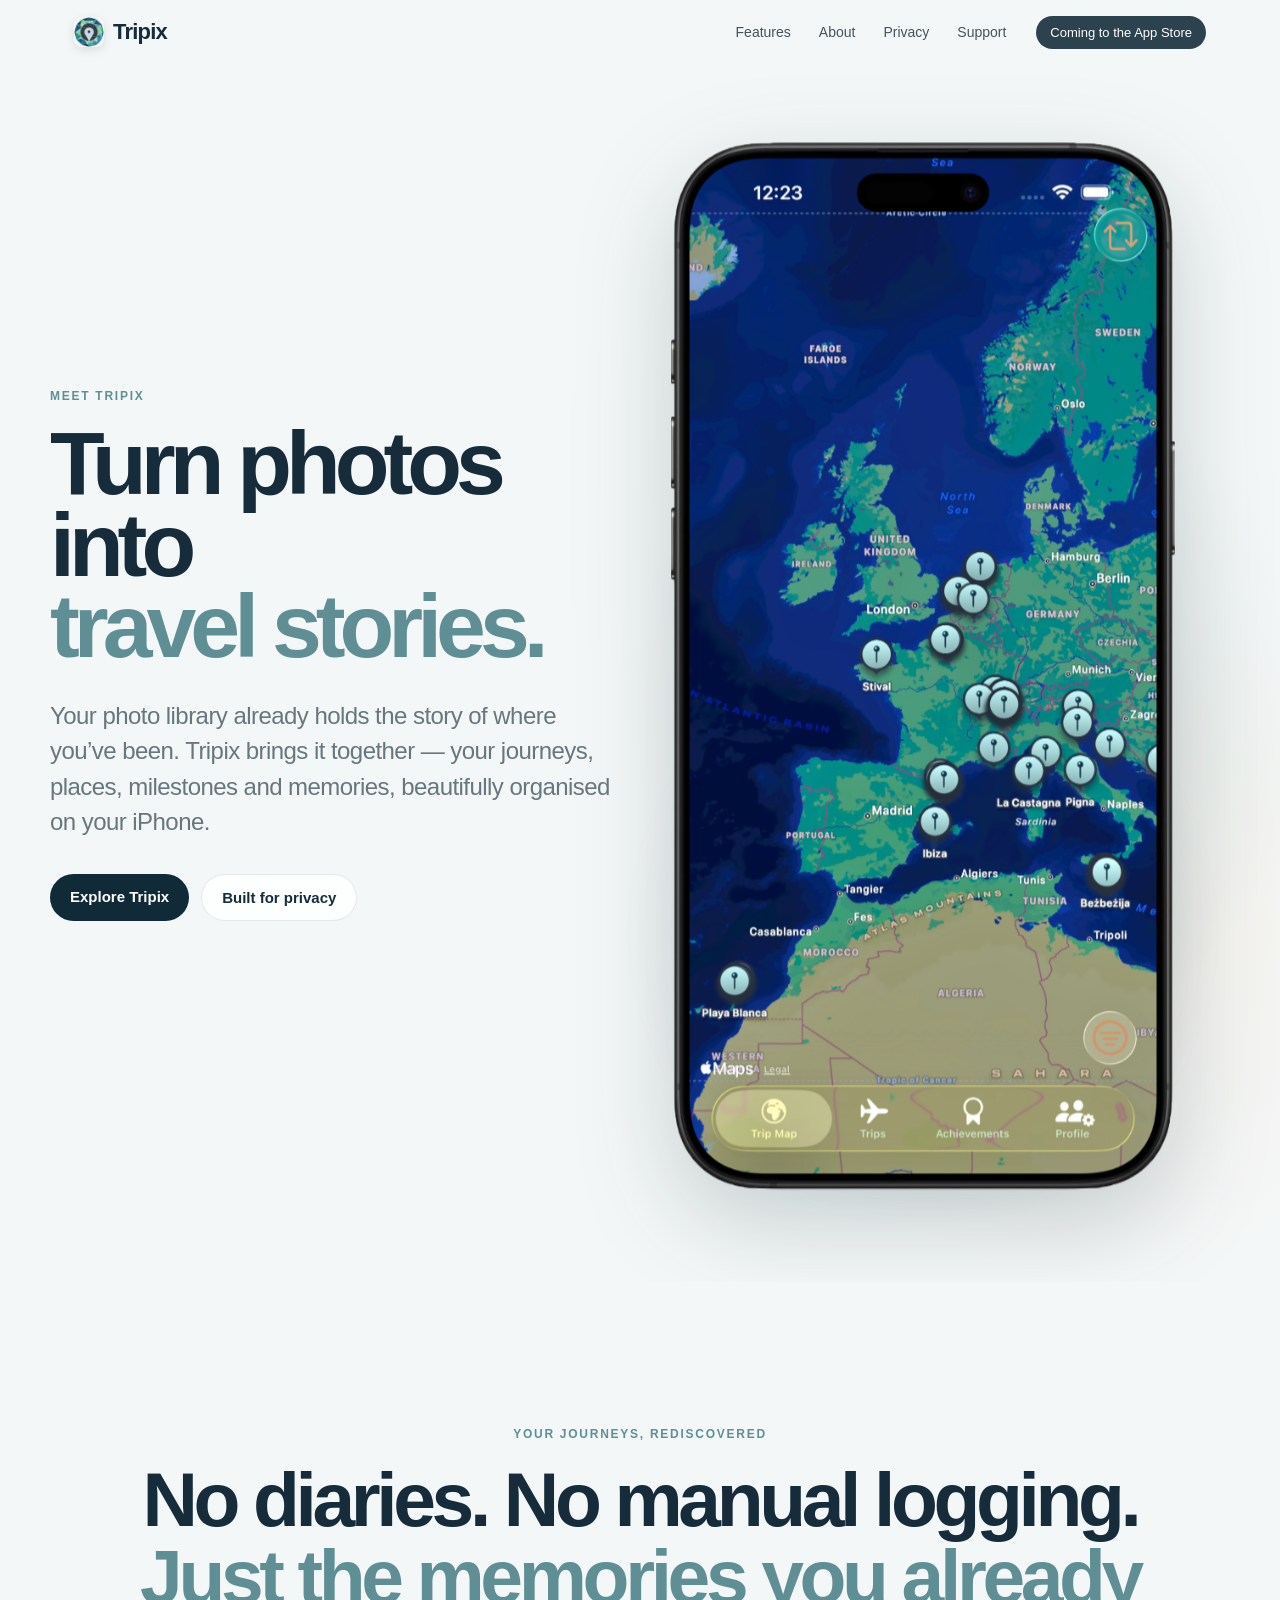
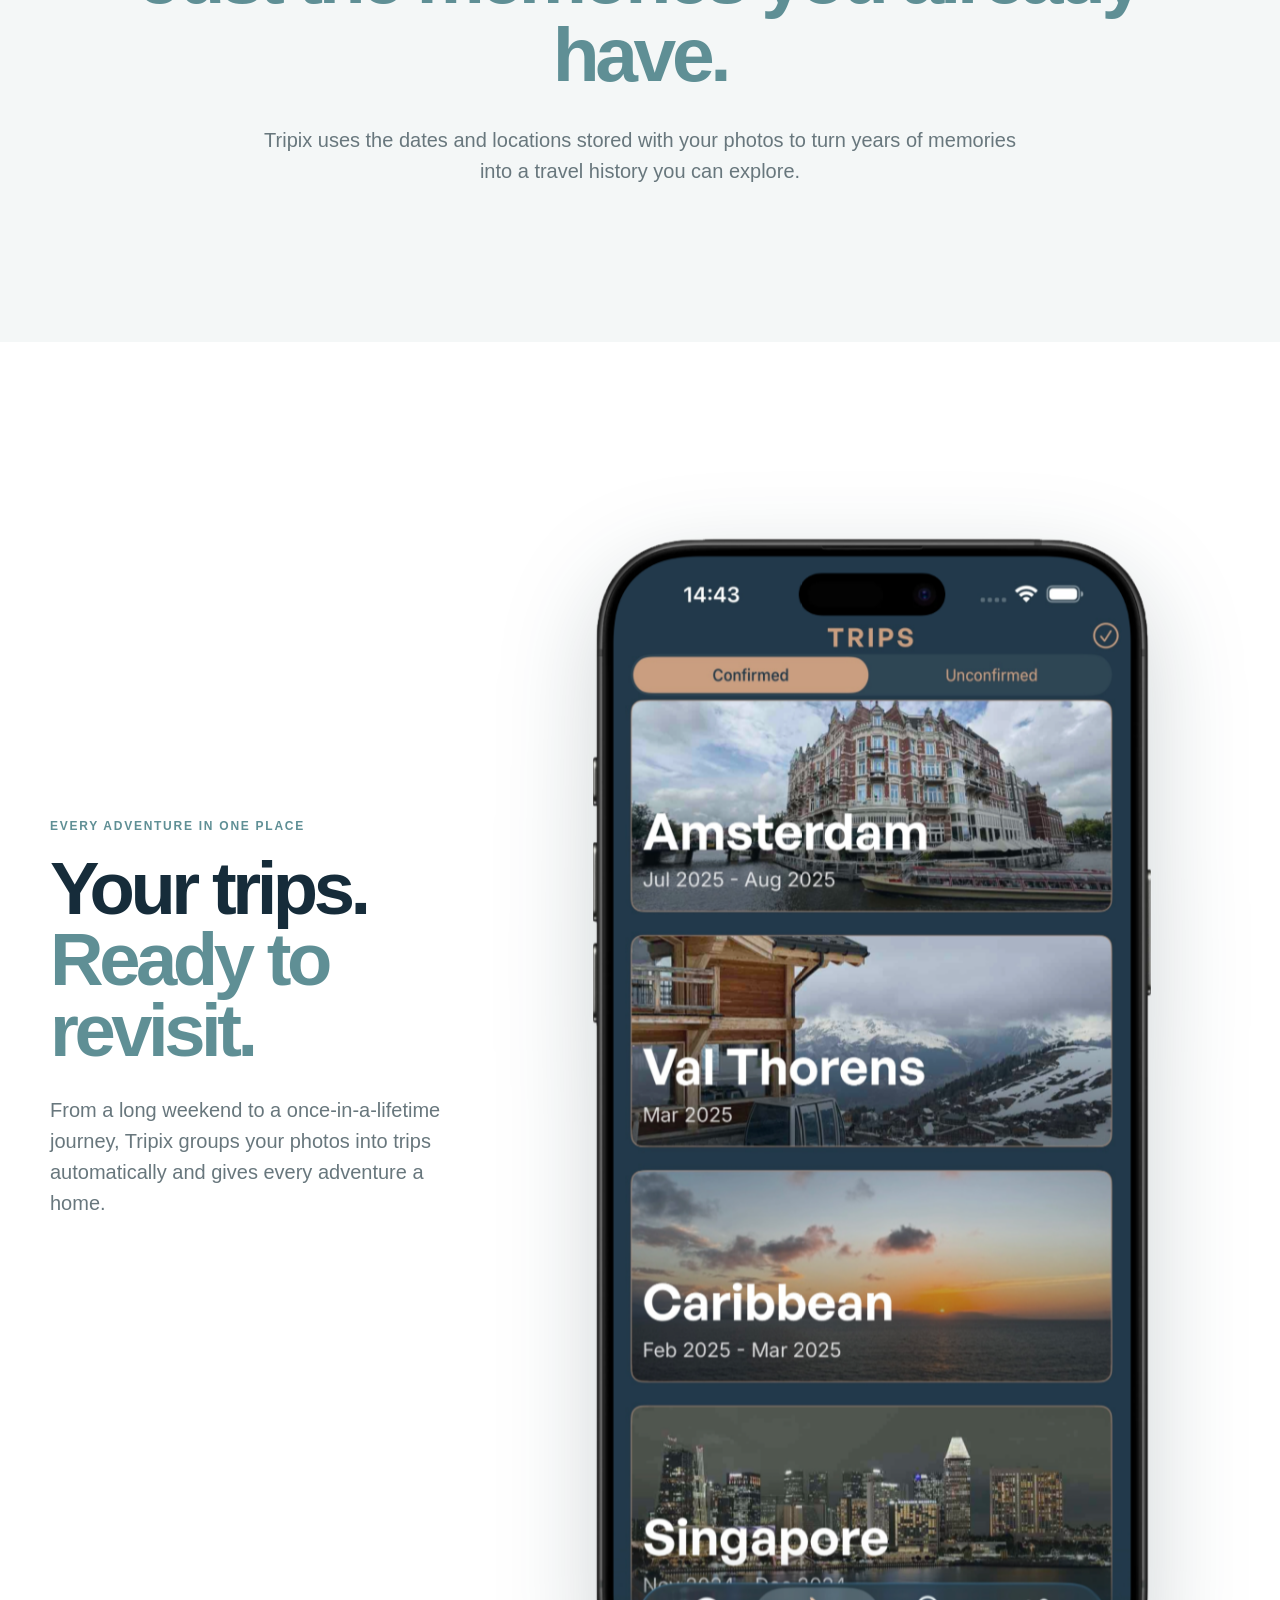
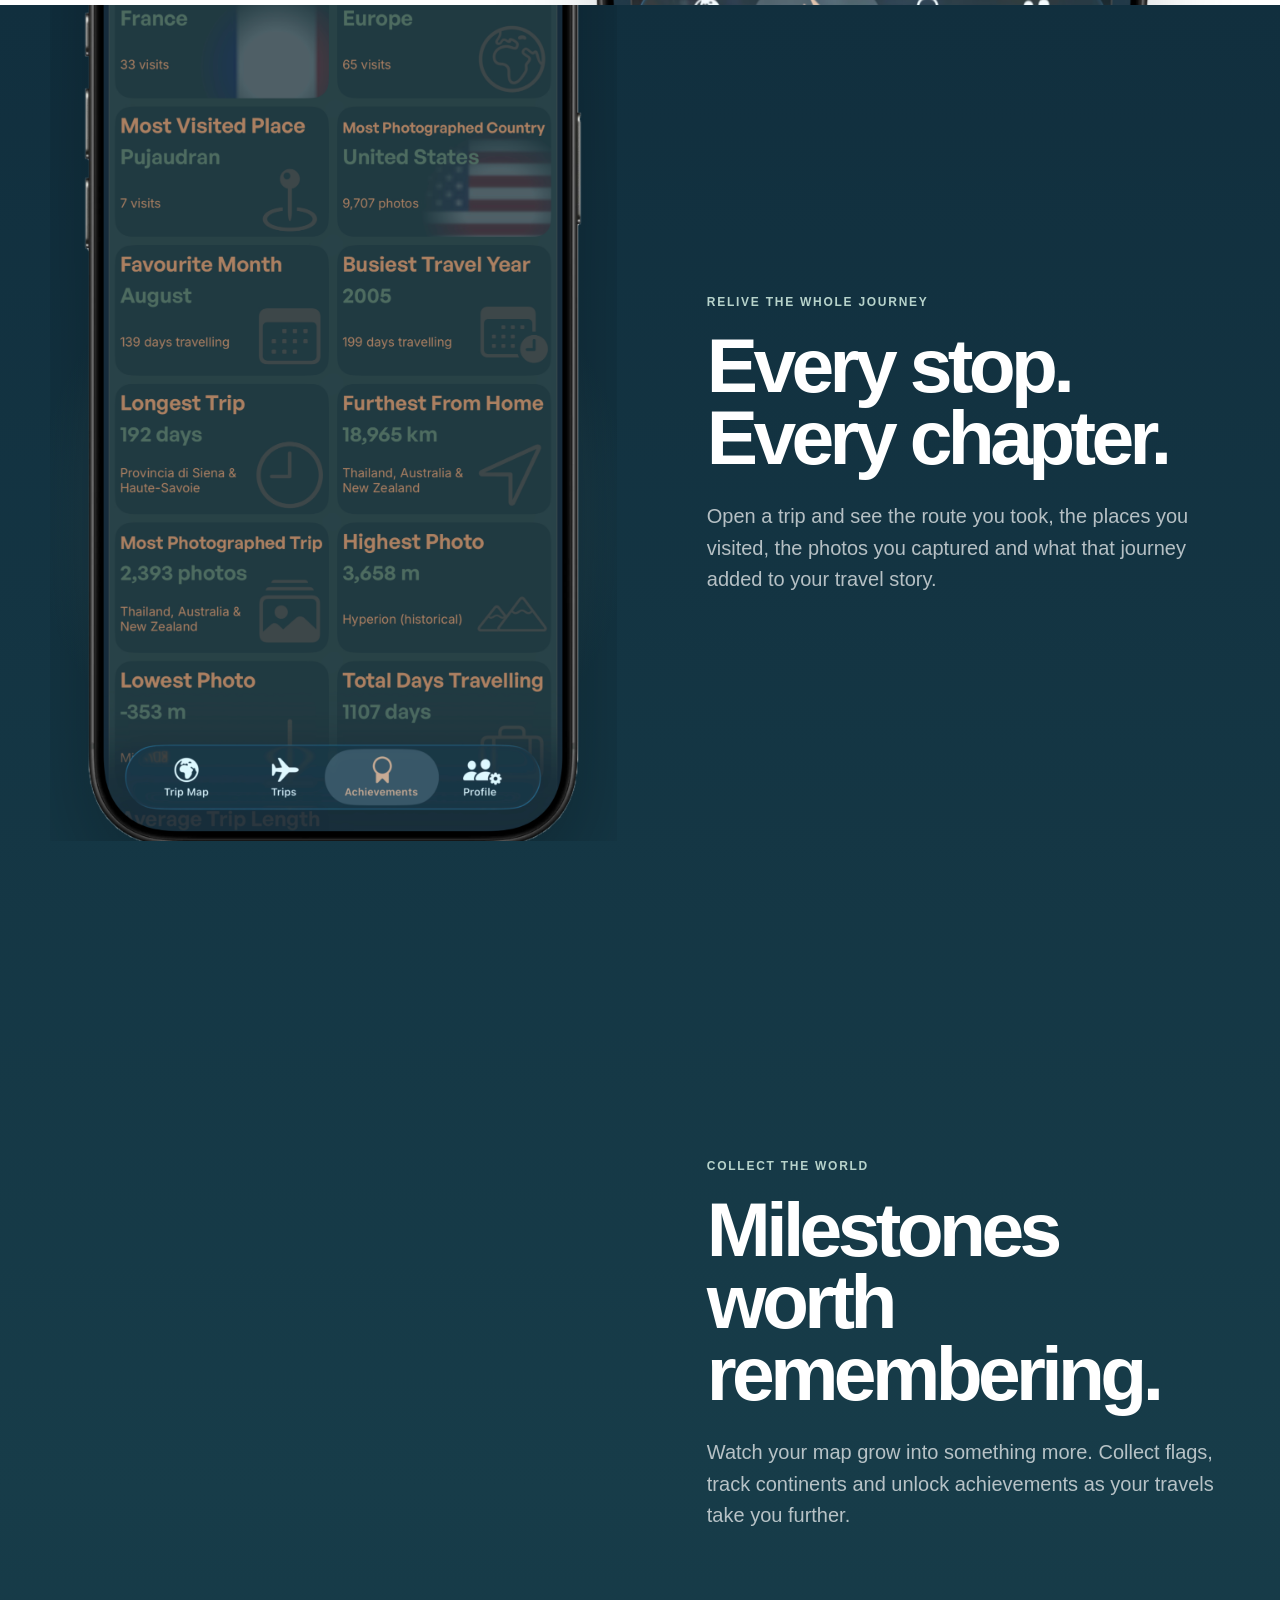
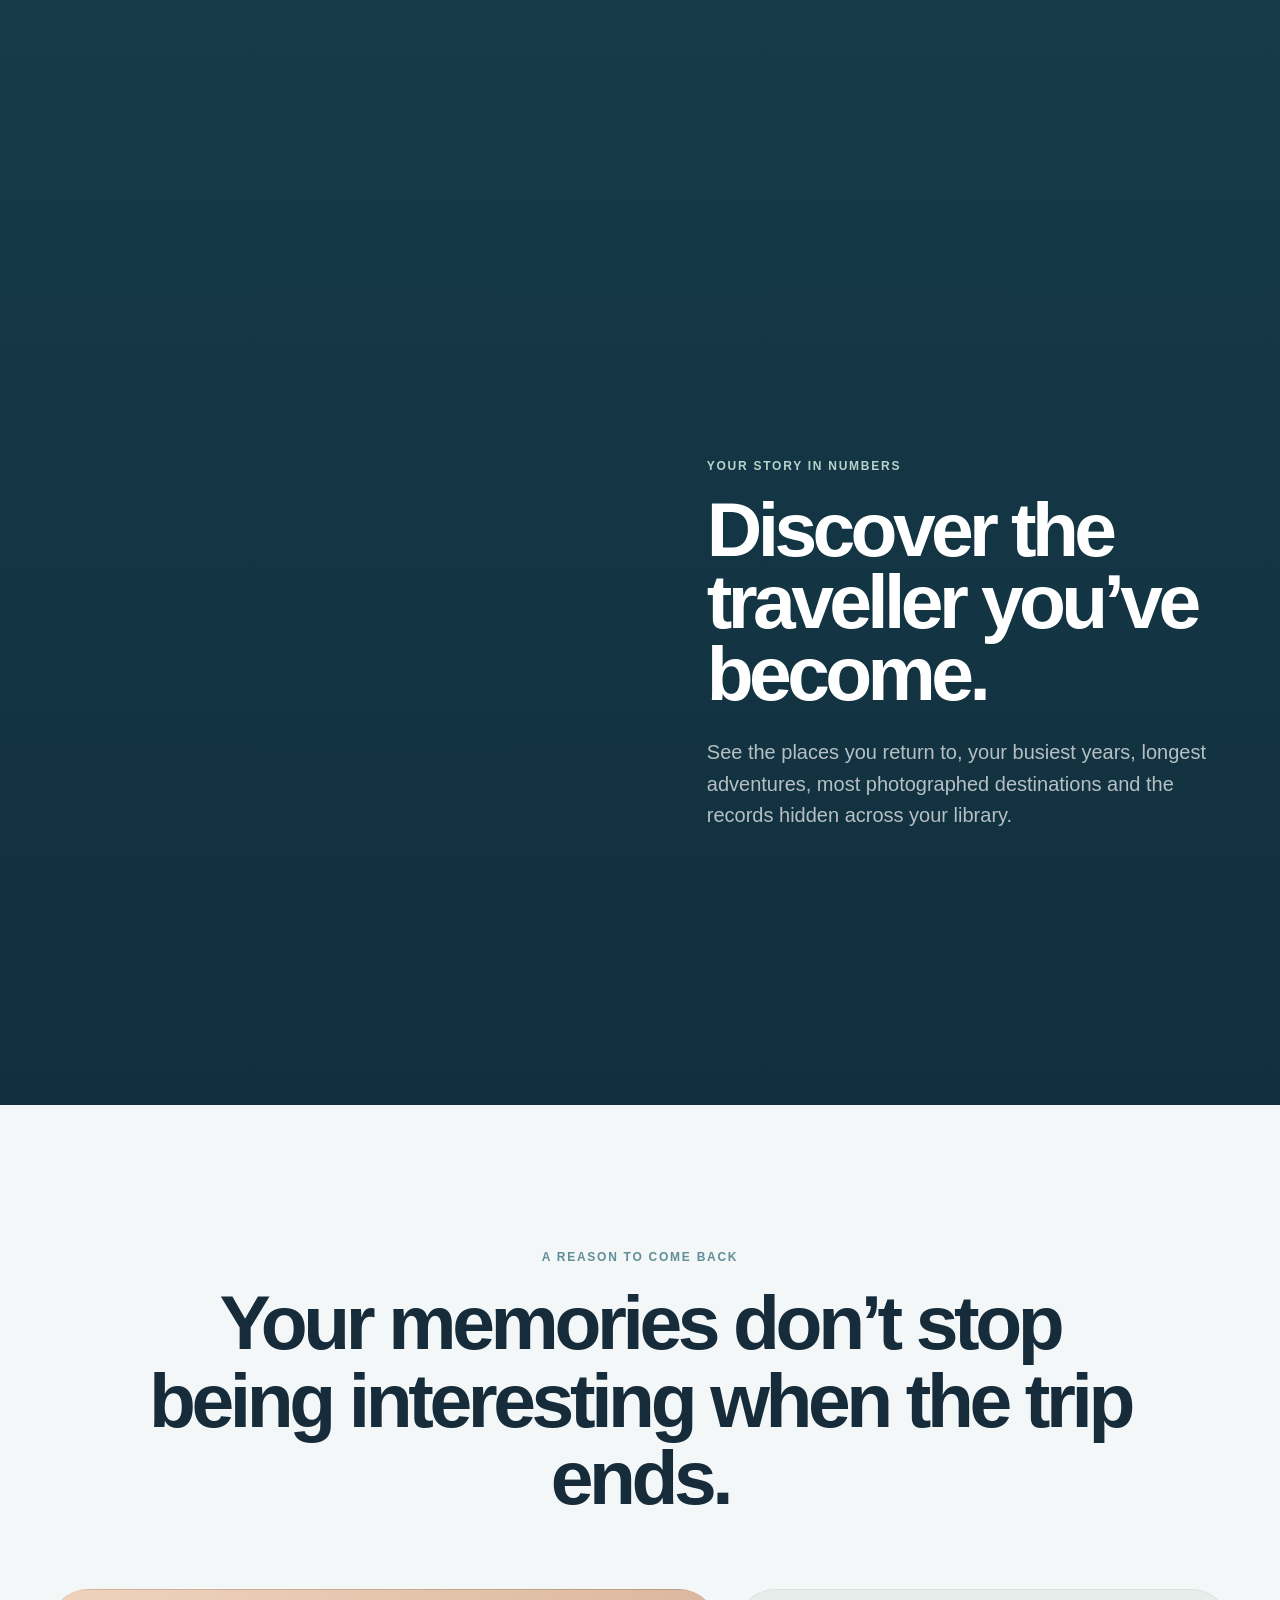
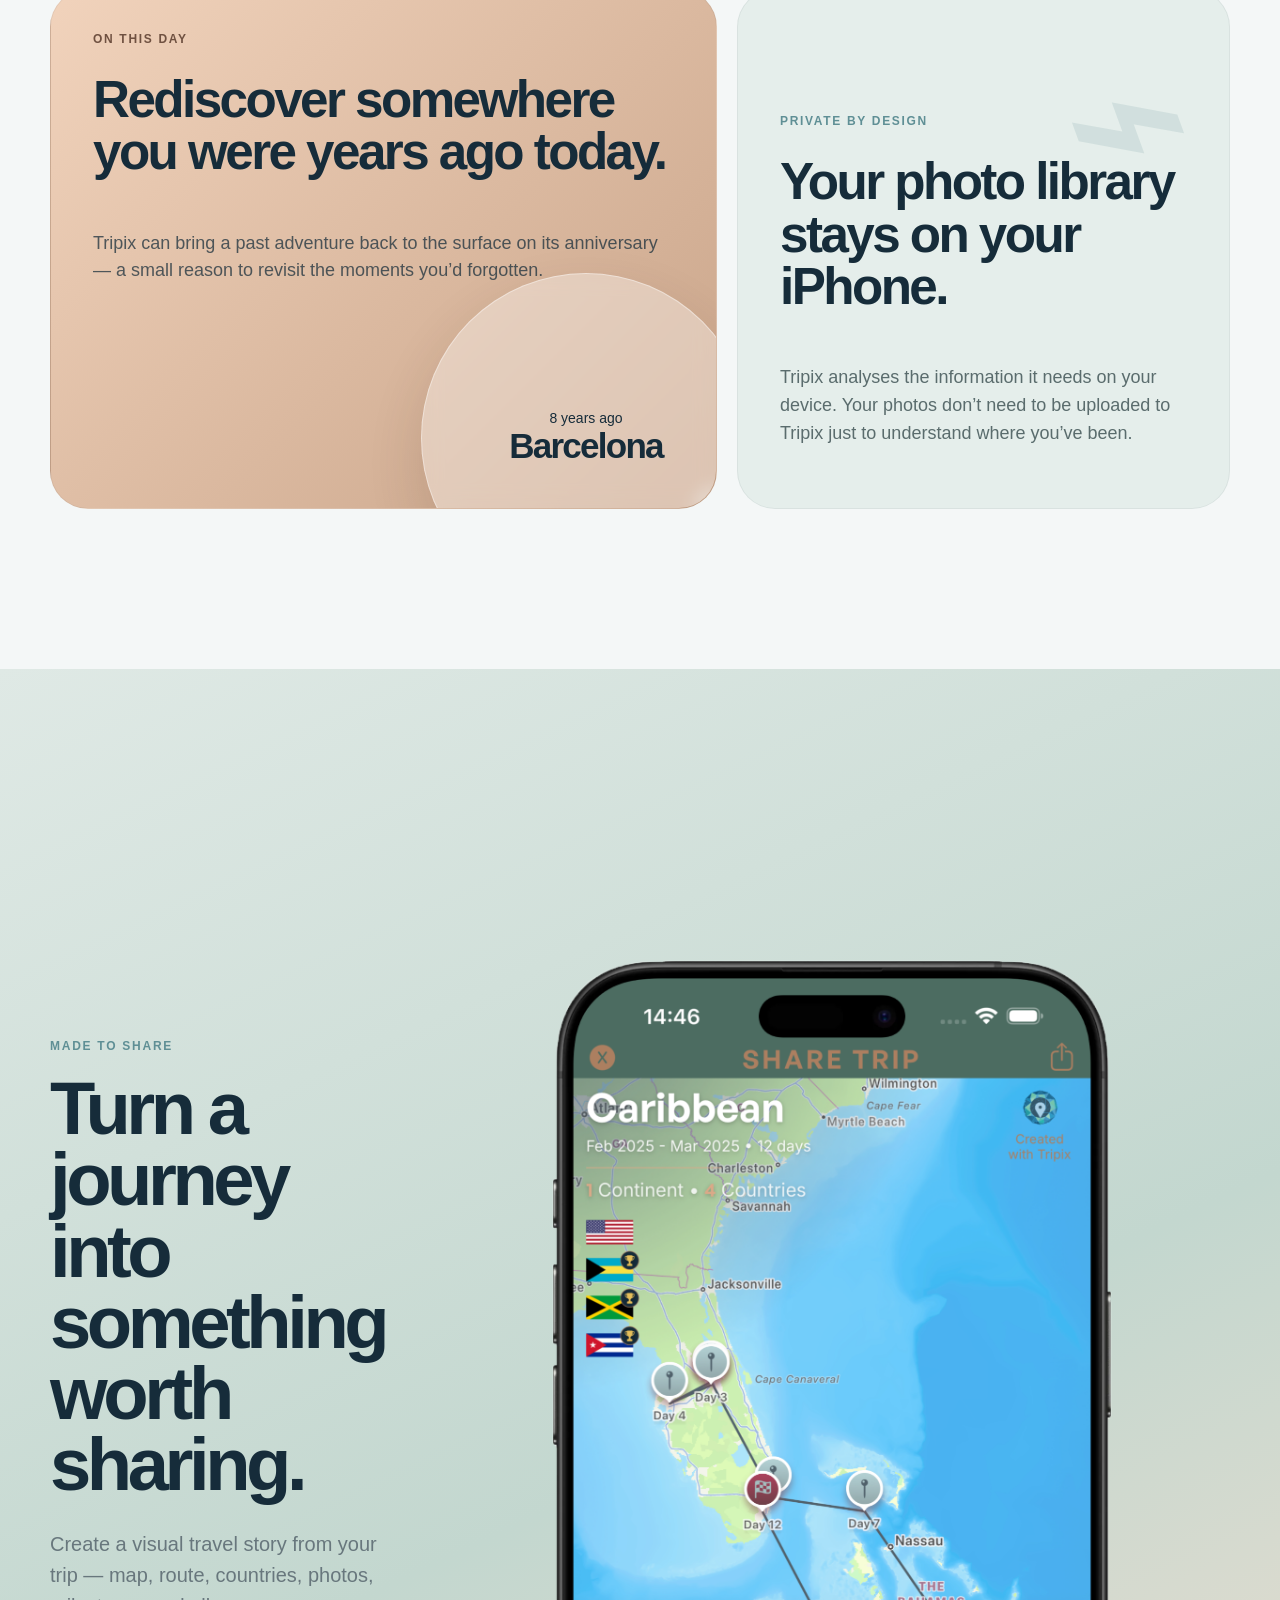
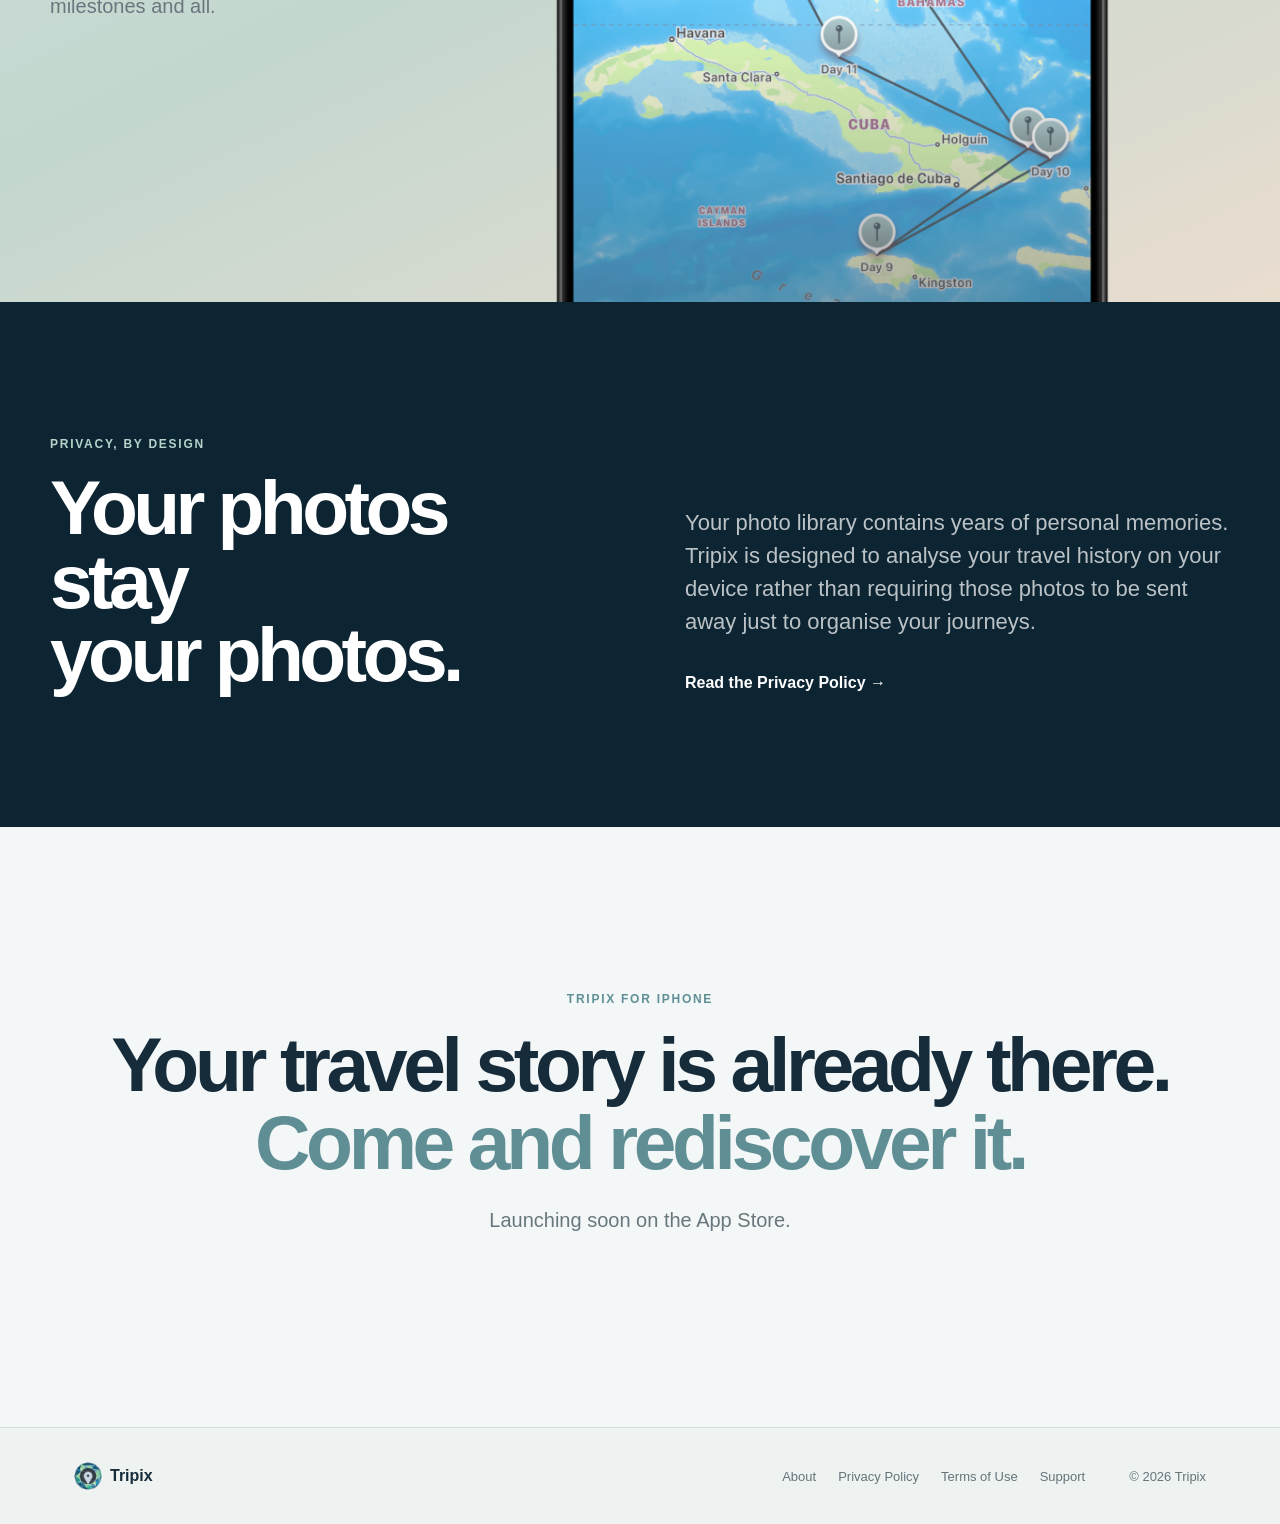
==== commit 2b90c8c0: "V3 Upload" ====
--- a/index.html
+++ b/index.html
@@ -6,15 +6,17 @@
   <meta name="description" content="Tripix turns the memories already in your photo library into a beautiful record of your travels — automatically, privately, and on-device." />
   <meta name="theme-color" content="#eef4f6" />
   <title>Tripix — Turn photos into travel stories</title>
+  <link rel="icon" type="image/png" href="assets/images/app-icon.png" />
   <link rel="stylesheet" href="assets/styles.css" />
   <script defer src="assets/site.js"></script>
 </head>
 <body>
   <header class="site-header" data-header>
     <div class="nav-wrap">
-      <a class="brand" href="./" aria-label="Tripix home">Tripix</a>
+      <a class="brand" href="./" aria-label="Tripix home"><img src="assets/images/app-icon.png" alt="" class="brand-icon"><span>Tripix</span></a>
       <nav class="nav-links" aria-label="Primary navigation">
         <a href="#features">Features</a>
+        <a href="about/">About</a>
         <a href="#privacy">Privacy</a>
         <a href="support/">Support</a>
       </nav>
@@ -159,8 +161,9 @@
 
   <footer class="site-footer">
     <div class="footer-wrap">
-      <strong>Tripix</strong>
+      <div class="footer-brand"><img src="assets/images/app-icon.png" alt=""><strong>Tripix</strong></div>
       <nav aria-label="Footer navigation">
+        <a href="about/">About</a>
         <a href="privacy/">Privacy Policy</a>
         <a href="terms/">Terms of Use</a>
         <a href="support/">Support</a>
--- a/assets/styles.css
+++ b/assets/styles.css
@@ -382,3 +382,74 @@
   .story-screen.active { display:block; }
   .story-step { opacity:1; transform:none; }
 }
+
+
+/* V3 — brand, support, legal and about pages */
+.brand { display:flex; align-items:center; gap:9px; }
+.brand-icon { width:30px; height:30px; border-radius:8px; box-shadow:0 3px 10px rgba(16,42,56,.12); }
+.footer-brand { display:flex; align-items:center; gap:8px; }
+.footer-brand img { width:28px; height:28px; border-radius:7px; }
+.page-icon { width:92px; height:92px; border-radius:22px; box-shadow:0 18px 42px rgba(16,42,56,.16); margin:0 auto 26px; }
+.support-page .page-head, .legal-page .page-head { text-align:center; }
+.section-heading.compact { margin-bottom:42px; }
+.section-heading.compact h2 { font-size:clamp(38px,5vw,64px); }
+.support-guides { margin:30px 0 120px; }
+.guide-grid { display:grid; grid-template-columns:repeat(2,minmax(0,1fr)); gap:20px; }
+.guide-card { background:#fff; border:1px solid var(--line); border-radius:30px; padding:34px; min-height:285px; display:flex; flex-direction:column; transition:transform .22s ease, box-shadow .22s ease; }
+.guide-card:hover { transform:translateY(-4px); box-shadow:0 24px 60px rgba(16,42,56,.10); }
+.guide-number { font-size:12px; font-weight:800; letter-spacing:.15em; color:var(--sage); margin-bottom:auto; }
+.guide-card h3 { font-size:32px; letter-spacing:-.04em; margin:28px 0 12px; }
+.guide-card p { color:var(--muted); line-height:1.55; }
+.guide-link { font-weight:700; color:var(--teal); margin-top:14px; }
+.faq-section { max-width:920px; margin:0 auto 100px; }
+.faq-category { margin-bottom:44px; }
+.faq-category h3 { font-size:24px; letter-spacing:-.03em; margin-bottom:12px; color:var(--teal); }
+.faq-category details { background:#fff; border:1px solid var(--line); border-radius:20px; padding:0 24px; margin:10px 0; }
+.faq-category summary { cursor:pointer; padding:22px 0; font-size:18px; font-weight:720; list-style:none; }
+.faq-category summary::-webkit-details-marker { display:none; }
+.faq-category summary::after { content:'+'; float:right; color:var(--teal); font-size:22px; }
+.faq-category details[open] summary::after { content:'–'; }
+.faq-category details p { color:var(--muted); line-height:1.6; padding:0 34px 22px 0; }
+.contact-card { margin-top:70px; }
+.legal-stack { max-width:900px; margin:0 auto; display:grid; gap:18px; }
+.legal-section { background:#fff; border:1px solid var(--line); border-radius:26px; padding:34px 38px; }
+.legal-section h2 { font-size:27px; letter-spacing:-.035em; margin-bottom:14px; }
+.legal-section p, .legal-section li { color:var(--muted); line-height:1.65; font-size:17px; }
+.legal-section ul { padding-left:22px; margin-top:10px; }
+.legal-section a { color:var(--teal); text-decoration:underline; text-underline-offset:3px; }
+.about-page { max-width:1180px; margin:auto; }
+.about-hero { text-align:center; max-width:900px; margin:30px auto 120px; }
+.about-icon { width:150px; height:150px; border-radius:34px; box-shadow:0 28px 64px rgba(16,42,56,.16); margin:0 auto 36px; }
+.about-hero h1 { font-size:clamp(56px,8vw,98px); line-height:.92; letter-spacing:-.065em; margin-bottom:32px; }
+.about-hero .about-lede { font-size:28px; color:#8f6247; }
+.about-hero > p { font-size:21px; line-height:1.65; color:var(--muted); }
+.about-hero h2 { font-size:clamp(32px,4.5vw,54px); line-height:1.1; letter-spacing:-.045em; margin:54px 0 32px; }
+.about-values { background:linear-gradient(135deg,#173c49,#102a38); color:white; border-radius:38px; padding:60px; display:grid; grid-template-columns:1fr 1fr; gap:70px; margin-bottom:24px; }
+.about-values h2 { font-size:52px; letter-spacing:-.05em; margin:0; }
+.about-values > p { color:rgba(255,255,255,.72); font-size:21px; line-height:1.6; margin:auto 0; }
+.founder-card { background:#fff; border:1px solid var(--line); border-radius:38px; padding:70px; text-align:center; margin-bottom:120px; }
+.founder-card h2 { font-size:64px; color:var(--teal); letter-spacing:-.055em; margin:10px 0 24px; }
+.founder-card p { max-width:760px; margin:0 auto 28px; font-size:20px; line-height:1.65; color:#8f6247; }
+.founder-intro { font-size:26px!important; }
+.built-in { margin-top:70px; color:var(--teal); font-size:20px; }
+.guide-page { max-width:1020px; margin:auto; }
+.back-link { display:inline-block; margin:10px 0 28px; font-weight:700; color:var(--teal); }
+.guide-page .page-head { max-width:880px; }
+.guide-stack { display:grid; gap:18px; margin-bottom:100px; }
+.guide-section { background:#fff; border:1px solid var(--line); border-radius:28px; padding:38px 42px; }
+.guide-kicker { margin:0 0 8px; font-size:13px; font-weight:800; text-transform:uppercase; letter-spacing:.13em; color:var(--sage); }
+.guide-section h2 { font-size:31px; letter-spacing:-.04em; margin-bottom:16px; color:#8f6247; }
+.guide-body p, .guide-body li { color:var(--muted); font-size:18px; line-height:1.62; }
+.guide-body ul { padding-left:22px; }
+@media (max-width:760px) {
+  .brand span { display:none; }
+  .brand-icon { width:32px; height:32px; }
+  .guide-grid { grid-template-columns:1fr; }
+  .guide-card { min-height:230px; }
+  .about-values { grid-template-columns:1fr; gap:24px; padding:38px 28px; }
+  .about-values h2 { font-size:42px; }
+  .founder-card { padding:42px 24px; }
+  .founder-card h2 { font-size:48px; }
+  .guide-section, .legal-section { padding:28px 24px; }
+  .page-icon { width:76px; height:76px; border-radius:18px; }
+}
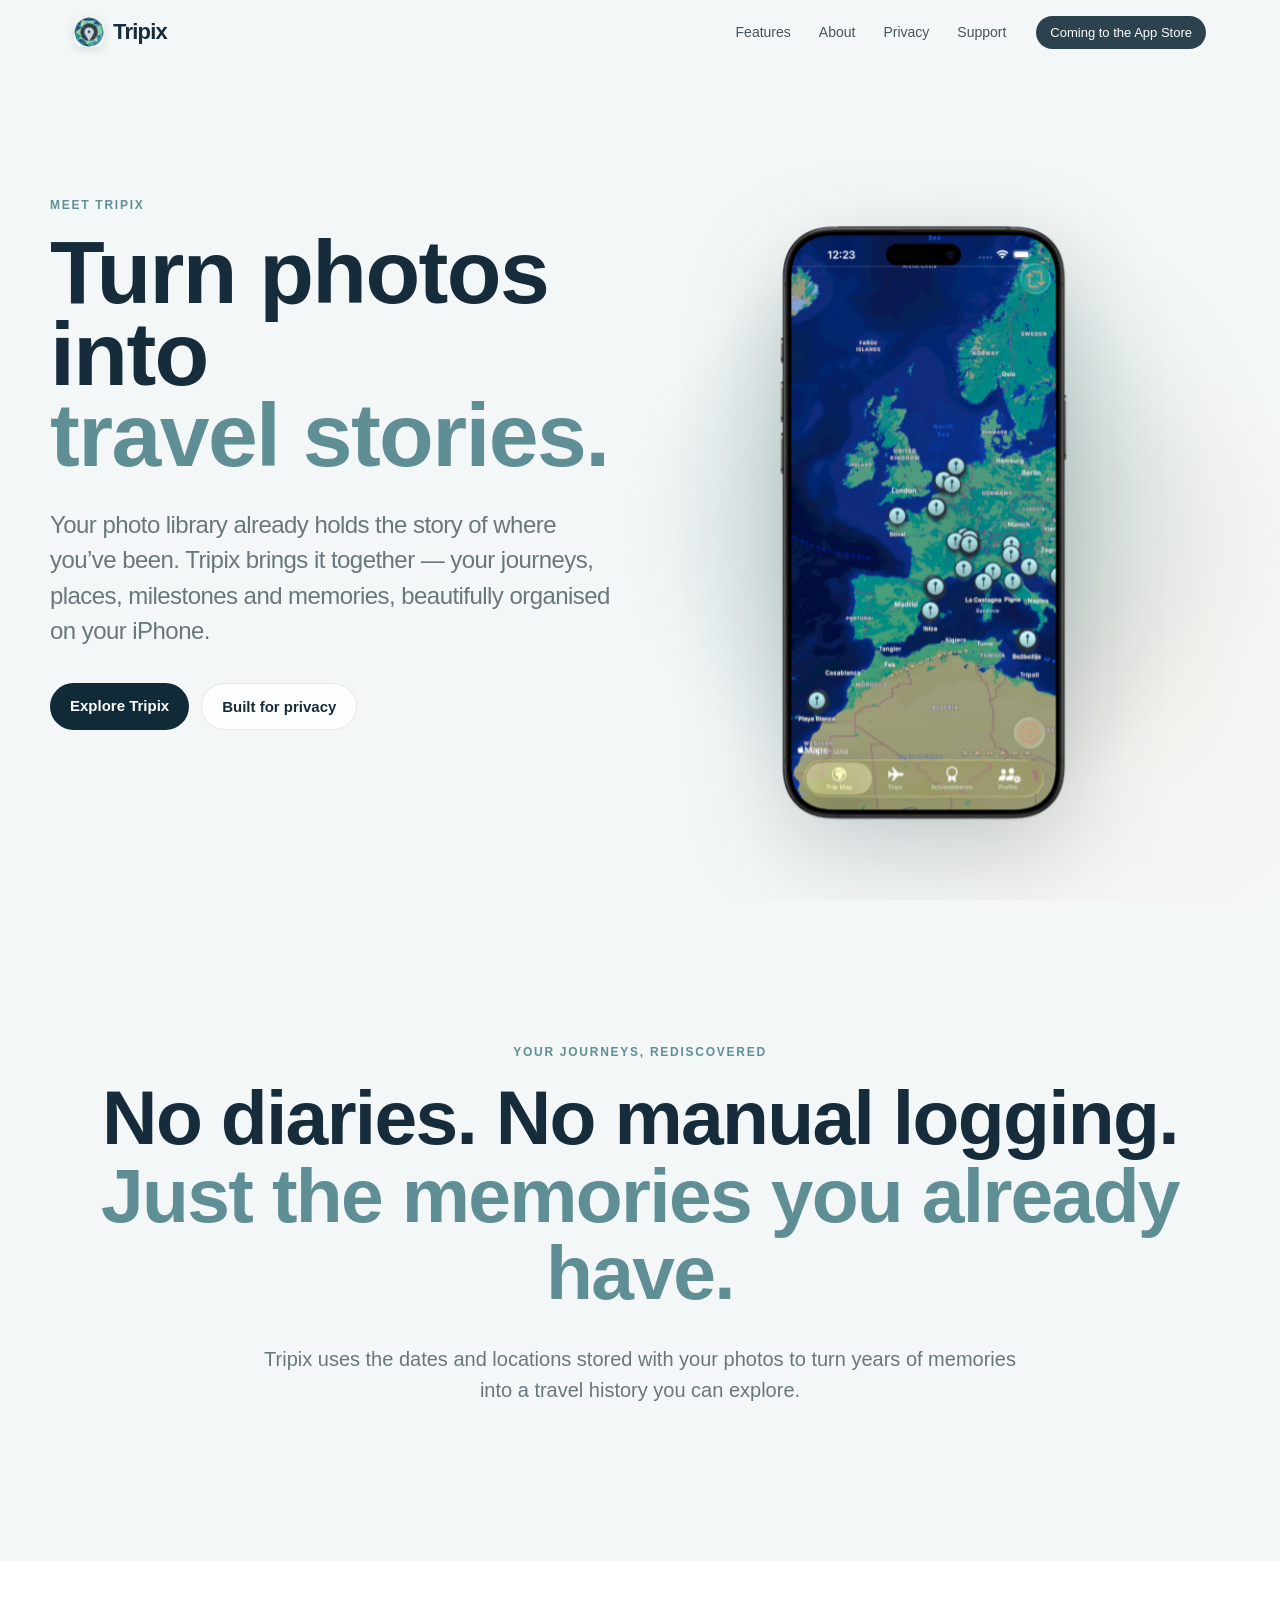
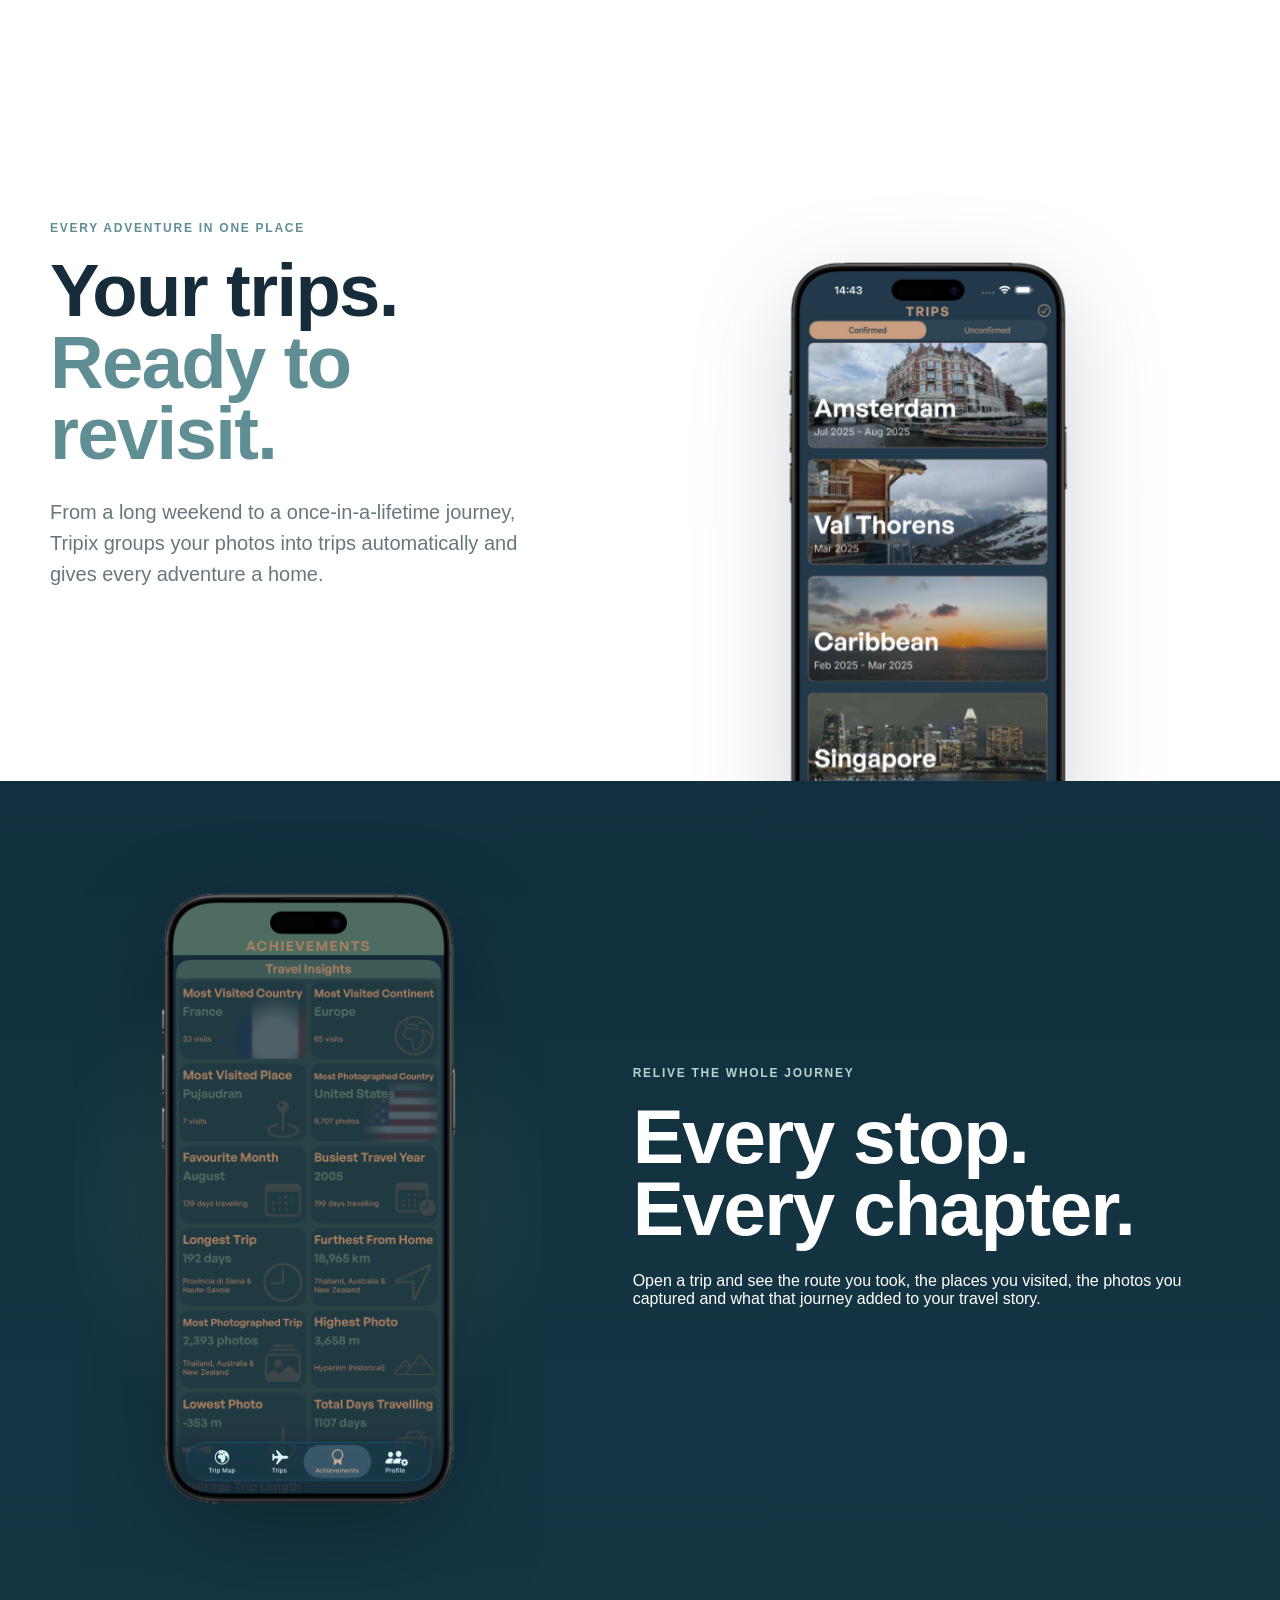
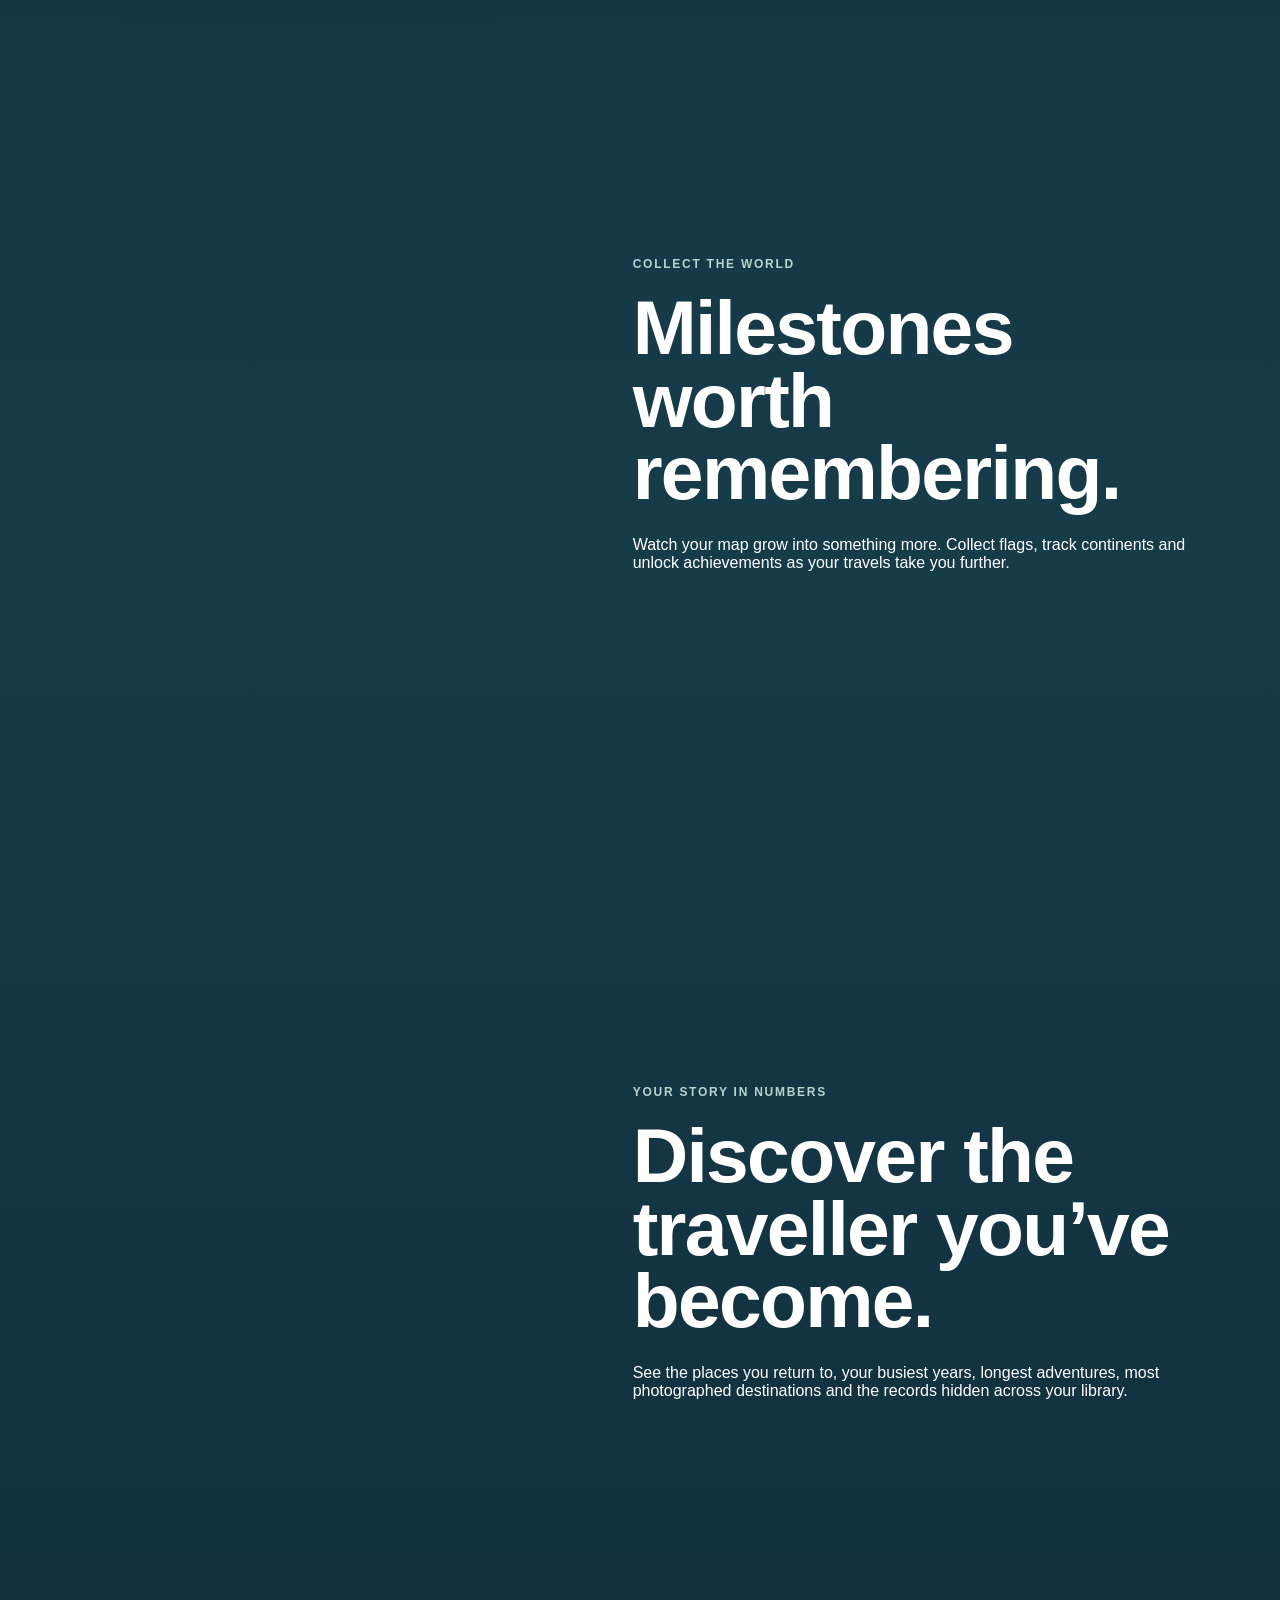
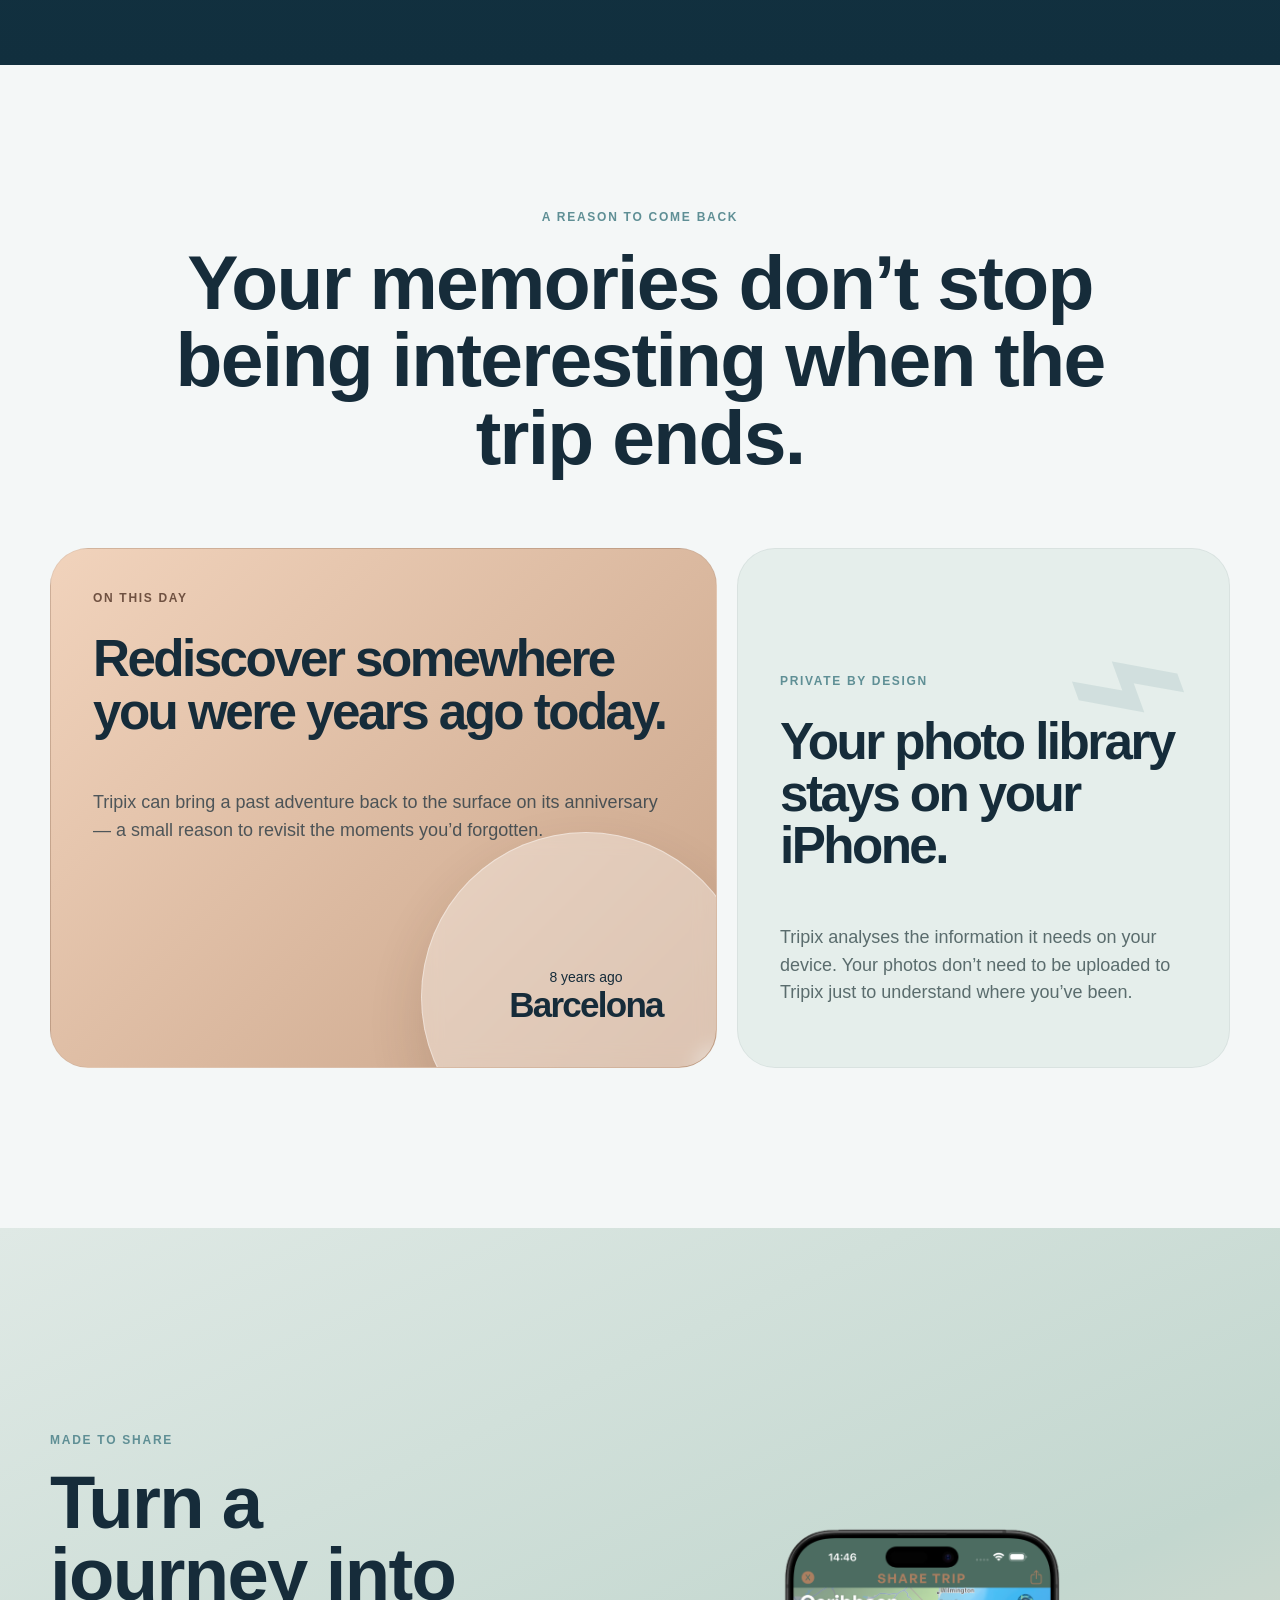
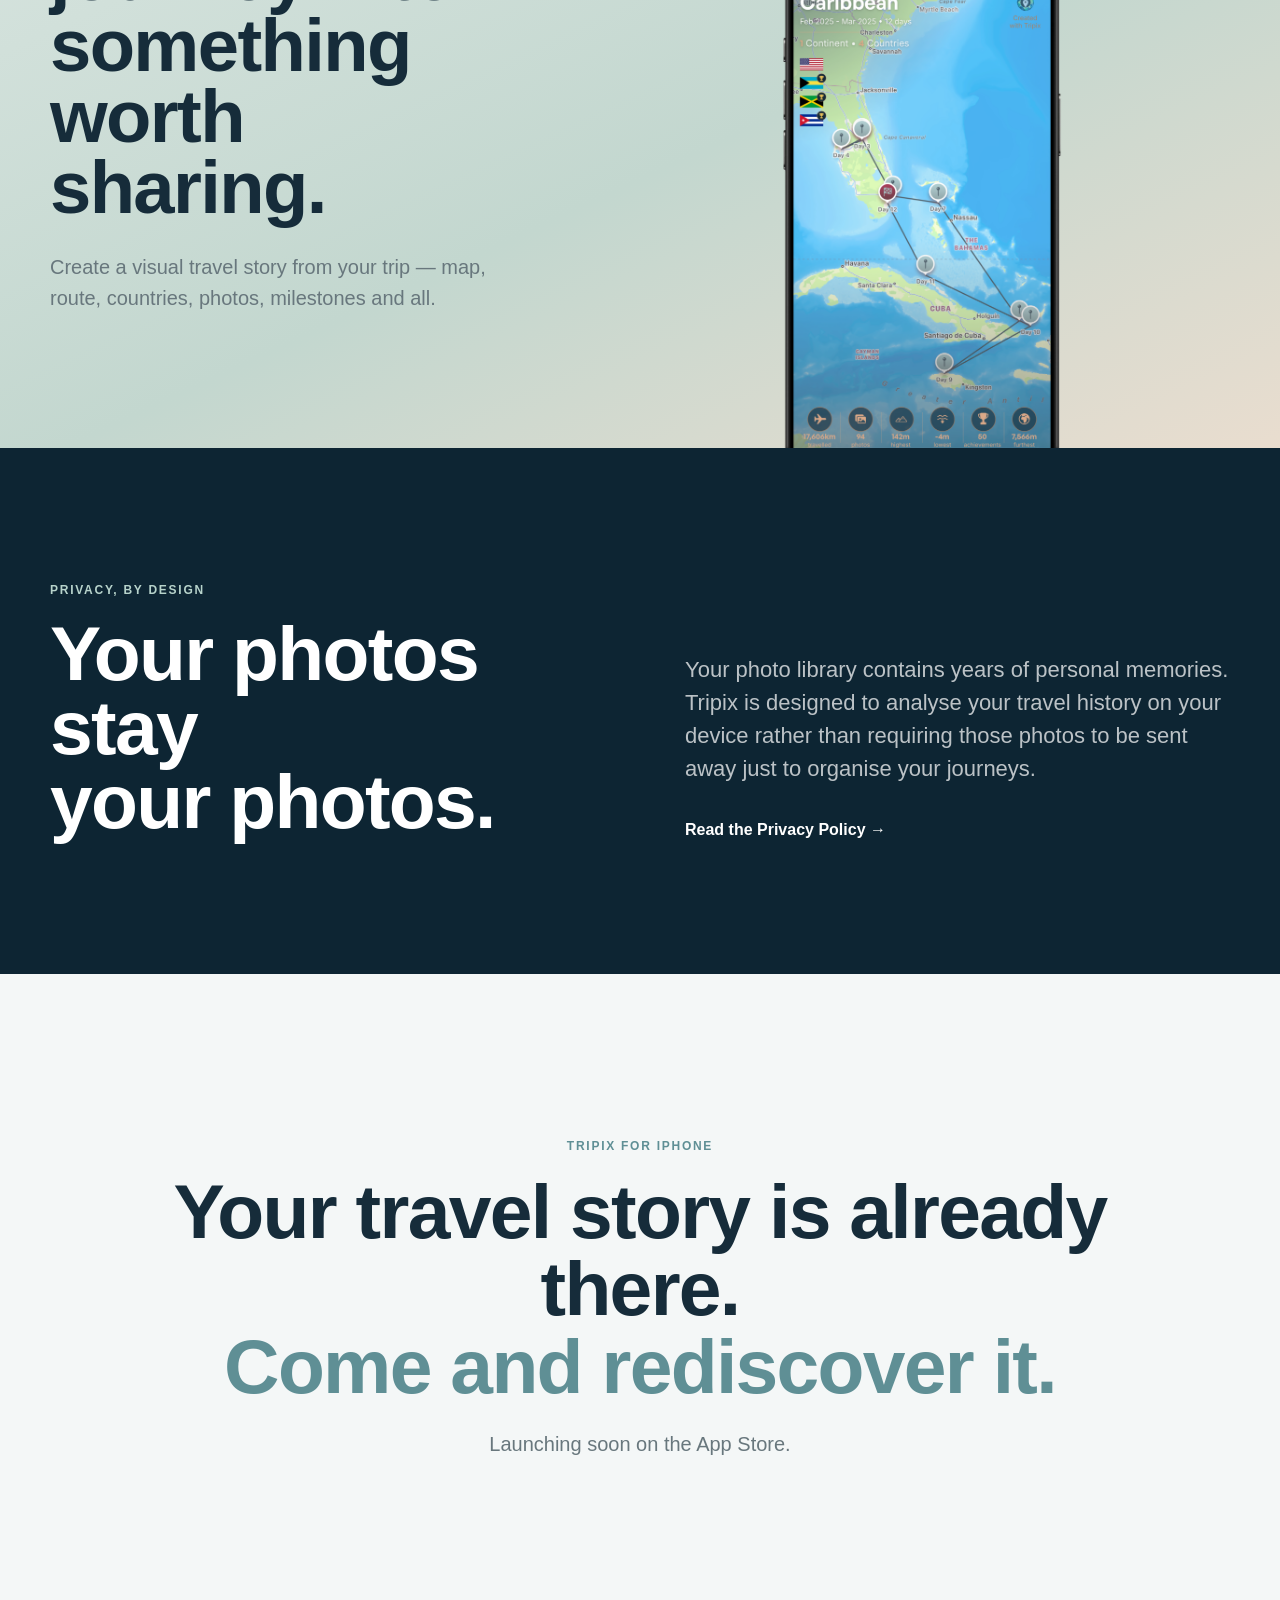
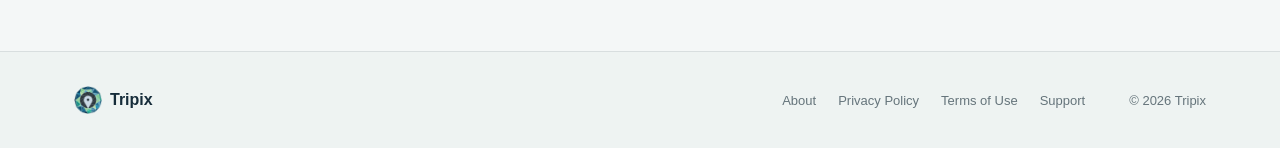
==== commit 2506a7cf: "V5 Update" ====
--- a/index.html
+++ b/index.html
@@ -81,18 +81,21 @@
             <p class="eyebrow light">Relive the whole journey</p>
             <h2>Every stop.<br>Every chapter.</h2>
             <p>Open a trip and see the route you took, the places you visited, the photos you captured and what that journey added to your travel story.</p>
+            <figure class="story-inline-screen"><img src="assets/screens/tripix-3.png" alt="Tripix trip detail showing a Caribbean journey" loading="lazy"></figure>
           </article>
 
           <article class="story-step" data-story-step="achievements">
             <p class="eyebrow light">Collect the world</p>
             <h2>Milestones worth remembering.</h2>
             <p>Watch your map grow into something more. Collect flags, track continents and unlock achievements as your travels take you further.</p>
+            <figure class="story-inline-screen"><img src="assets/screens/tripix-4.png" alt="Tripix Achievements showing continents and flags" loading="lazy"></figure>
           </article>
 
           <article class="story-step" data-story-step="insights">
             <p class="eyebrow light">Your story in numbers</p>
             <h2>Discover the traveller you’ve become.</h2>
             <p>See the places you return to, your busiest years, longest adventures, most photographed destinations and the records hidden across your library.</p>
+            <figure class="story-inline-screen"><img src="assets/screens/tripix-5.png" alt="Tripix Travel Insights showing travel records and statistics" loading="lazy"></figure>
           </article>
         </div>
       </div>
--- a/assets/styles.css
+++ b/assets/styles.css
@@ -453,3 +453,499 @@
   .guide-section, .legal-section { padding:28px 24px; }
   .page-icon { width:76px; height:76px; border-radius:18px; }
 }
+
+
+/* V4 — secondary page system */
+.subpage.section-pad {
+  width: 100%;
+  max-width: 1180px;
+  margin-left: auto;
+  margin-right: auto;
+  padding-left: 24px;
+  padding-right: 24px;
+}
+
+.support-page,
+.guide-page,
+.legal-page,
+.about-page {
+  width: 100%;
+  max-width: 1180px;
+}
+
+.subpage .page-head {
+  max-width: 920px;
+  margin-left: auto;
+  margin-right: auto;
+  margin-bottom: 64px;
+}
+.subpage .page-head h1 {
+  font-size: clamp(52px, 6.2vw, 86px);
+  line-height: .96;
+  letter-spacing: -.06em;
+  margin-bottom: 24px;
+  text-wrap: balance;
+}
+.subpage .page-head p:last-child {
+  max-width: 780px;
+  margin-left: auto;
+  margin-right: auto;
+  font-size: clamp(19px, 1.7vw, 23px);
+  line-height: 1.55;
+}
+
+/* Header/footer brand sizing: keep the high-res source, constrain in CSS. */
+.brand-icon {
+  width: 30px;
+  height: 30px;
+  object-fit: contain;
+  flex: 0 0 30px;
+}
+.footer-brand img {
+  width: 28px;
+  height: 28px;
+  object-fit: contain;
+  flex: 0 0 28px;
+}
+
+/* Support landing */
+.support-page .page-head { max-width: 900px; }
+.support-guides { margin: 30px 0 108px; }
+.guide-grid { gap: 22px; }
+.guide-card {
+  min-height: 300px;
+  padding: 38px;
+  background: linear-gradient(145deg, #fff 0%, #f8fbfa 100%);
+}
+.guide-card h3 { font-size: clamp(30px, 3vw, 38px); }
+.faq-section { max-width: 980px; }
+.faq-category h3 { margin-top: 0; }
+.contact-card { max-width: 980px; margin-left: auto; margin-right: auto; }
+
+/* Help articles */
+.guide-page { max-width: 1180px; }
+.guide-page .back-link { margin-top: 0; }
+.guide-page .page-head { text-align: left; max-width: 980px; margin-left: 0; }
+.guide-page .page-head p:last-child { margin-left: 0; }
+.guide-stack {
+  grid-template-columns: repeat(2, minmax(0, 1fr));
+  gap: 22px;
+  margin-bottom: 110px;
+}
+.guide-section {
+  min-width: 0;
+  padding: 42px 44px;
+  border-radius: 32px;
+  box-shadow: 0 18px 50px rgba(16,42,56,.055);
+}
+.guide-stack .guide-section:last-child:nth-child(odd) { grid-column: 1 / -1; }
+.guide-section h2 {
+  font-size: clamp(28px, 2.5vw, 36px);
+  line-height: 1.08;
+  margin-bottom: 18px;
+}
+.guide-body p,
+.guide-body li {
+  font-size: 18px;
+  line-height: 1.66;
+}
+.guide-body strong { color: #8f6247; }
+
+/* Legal pages */
+.legal-page { max-width: 1120px; }
+.legal-page .page-head { max-width: 940px; }
+.legal-page .page-head h1 { font-size: clamp(54px, 6vw, 82px); }
+.legal-stack {
+  width: 100%;
+  max-width: 980px;
+  gap: 20px;
+}
+.legal-section {
+  padding: 42px 48px;
+  border-radius: 30px;
+  box-shadow: 0 14px 44px rgba(16,42,56,.045);
+}
+.legal-section h2 {
+  font-size: clamp(27px, 2.4vw, 34px);
+  line-height: 1.15;
+  margin-bottom: 18px;
+}
+.legal-section p,
+.legal-section li {
+  font-size: 18px;
+  line-height: 1.72;
+}
+.legal-section p { margin-bottom: 0; }
+.legal-section ul { margin: 14px 0 18px; }
+.legal-meta {
+  display: inline-flex;
+  align-items: center;
+  gap: 8px;
+  padding: 8px 13px;
+  border-radius: 999px;
+  background: #e5eeeb;
+  color: #53636b !important;
+  font-size: 14px !important;
+  font-weight: 650;
+}
+
+/* Privacy hero */
+.privacy-hero-card {
+  max-width: 980px;
+  margin: 0 auto 24px;
+  padding: 54px 58px;
+  border-radius: 34px;
+  color: #fff;
+  background: linear-gradient(135deg, #173c49 0%, #102a38 100%);
+  display: grid;
+  grid-template-columns: .8fr 1.2fr;
+  gap: 56px;
+  align-items: center;
+}
+.privacy-hero-card h2 {
+  font-size: clamp(38px, 4.2vw, 58px);
+  line-height: 1;
+  letter-spacing: -.05em;
+  margin: 0;
+}
+.privacy-hero-card p {
+  margin: 0;
+  color: rgba(255,255,255,.74);
+  font-size: 20px;
+  line-height: 1.6;
+}
+
+/* About */
+.about-page { max-width: 1180px; }
+.about-hero { max-width: 940px; }
+.about-values, .founder-card { width: 100%; }
+
+/* Make short subpages sit naturally above the footer. */
+.subpage { min-height: calc(100vh - 120px); }
+
+@media (max-width: 900px) {
+  .guide-stack { grid-template-columns: 1fr; }
+  .guide-stack .guide-section:last-child:nth-child(odd) { grid-column: auto; }
+  .privacy-hero-card { grid-template-columns: 1fr; gap: 22px; padding: 42px; }
+}
+
+@media (max-width: 720px) {
+  .subpage.section-pad { padding-left: 20px; padding-right: 20px; }
+  .subpage .page-head { margin-bottom: 44px; }
+  .guide-section,
+  .legal-section { padding: 30px 26px; border-radius: 26px; }
+  .guide-body p,
+  .guide-body li,
+  .legal-section p,
+  .legal-section li { font-size: 17px; }
+  .privacy-hero-card { padding: 32px 28px; border-radius: 28px; }
+}
+
+/* ============================================================
+   V5 — responsive product imagery, stable scroll story, and
+   explicit secondary-page alignment/width system
+   ============================================================ */
+
+/* Large display type: retain the tight editorial feel without
+   allowing characters (especially r) to visually collide. */
+.hero h1 { letter-spacing: -0.018em; }
+.statement h2,
+.section-heading h2,
+.final-cta h2 { letter-spacing: -0.022em; }
+.split-copy h2,
+.share-copy h2,
+.story-step h2,
+.privacy-band h2 { letter-spacing: -0.022em; }
+.subpage .page-head h1,
+.about-hero h1 { letter-spacing: -0.022em; }
+
+/* Product imagery: size by available height as well as width so
+   phones never overwhelm a laptop or shorter desktop viewport. */
+.hero-stage {
+  min-height: 640px;
+  height: min(78vh, 760px);
+}
+.hero-shot {
+  width: auto;
+  height: min(70vh, 680px);
+  max-width: 44vw;
+}
+.hero-shot img {
+  height: 100%;
+  width: auto;
+  max-width: 100%;
+  object-fit: contain;
+}
+
+.split-feature {
+  min-height: 820px;
+  padding-top: 90px;
+}
+.trips-shot {
+  width: auto;
+  height: min(68vh, 650px);
+  max-width: 44vw;
+  margin-bottom: -48px;
+}
+.trips-shot img {
+  height: 100%;
+  width: auto;
+  max-width: 100%;
+  object-fit: contain;
+}
+
+.share-feature {
+  min-height: 820px;
+  padding-top: 90px;
+}
+.share-device {
+  width: auto;
+  height: min(68vh, 650px);
+  max-width: 44vw;
+  margin-bottom: -48px;
+}
+.share-device img {
+  height: 100%;
+  width: auto;
+  max-width: 100%;
+  object-fit: contain;
+}
+
+/* Desktop scroll story: one bounded, stable sticky visual. */
+.scroll-story-inner {
+  max-width: 1180px;
+  margin: 0 auto;
+  padding-left: 24px;
+  padding-right: 24px;
+  grid-template-columns: minmax(360px, .9fr) minmax(420px, 1.1fr);
+  gap: clamp(56px, 7vw, 100px);
+}
+.story-visual {
+  top: 64px;
+  height: calc(100vh - 64px);
+  min-height: 600px;
+  align-items: center;
+  overflow: hidden;
+}
+.story-screen {
+  bottom: auto;
+  width: auto;
+  height: min(72vh, 660px);
+  max-width: 42vw;
+  display: flex;
+  align-items: center;
+  justify-content: center;
+  transform: translateY(28px) scale(.975);
+}
+.story-screen img {
+  width: auto;
+  height: 100%;
+  max-width: 100%;
+  object-fit: contain;
+}
+.story-screen.active { transform: translateY(0) scale(1); }
+.story-glow {
+  width: min(540px, 42vw);
+  height: min(540px, 42vw);
+  bottom: 50%;
+  transform: translateY(50%);
+}
+.story-step {
+  min-height: 92vh;
+  max-width: 620px;
+  padding: 80px 0;
+}
+.story-inline-screen { display: none; }
+
+/* Secondary pages: use explicit viewport-aware shells. This avoids
+   inherited homepage padding/max-width rules fighting each other. */
+.subpage.section-pad {
+  max-width: none !important;
+  width: 100% !important;
+  margin: 0 !important;
+  padding-left: clamp(24px, 5vw, 80px) !important;
+  padding-right: clamp(24px, 5vw, 80px) !important;
+}
+
+.subpage .page-head {
+  width: min(1040px, calc(100vw - 96px));
+  max-width: none;
+  margin-left: auto;
+  margin-right: auto;
+}
+.subpage .page-head p:last-child { max-width: 860px; }
+
+/* About */
+.about-page { max-width: none !important; }
+.about-hero {
+  width: min(1080px, calc(100vw - 96px));
+  max-width: none;
+  margin-left: auto;
+  margin-right: auto;
+}
+.about-hero > p {
+  max-width: 930px;
+  margin-left: auto;
+  margin-right: auto;
+}
+.about-hero h2 { max-width: 1000px; margin-left: auto; margin-right: auto; }
+.about-values,
+.founder-card {
+  width: min(1080px, calc(100vw - 96px));
+  max-width: none;
+  margin-left: auto;
+  margin-right: auto;
+}
+.founder-card p { max-width: 880px; }
+
+/* Support landing */
+.support-page { max-width: none !important; }
+.support-page .page-head,
+.support-guides,
+.faq-section,
+.contact-card {
+  width: min(1060px, calc(100vw - 96px));
+  max-width: none;
+  margin-left: auto;
+  margin-right: auto;
+}
+.support-guides { margin-top: 30px; margin-bottom: 108px; }
+.support-guides .section-heading { max-width: 920px; }
+.guide-grid { width: 100%; }
+.contact-card { margin-top: 70px; }
+
+/* Support topic articles */
+.guide-page { max-width: none !important; }
+.guide-page .back-link,
+.guide-page .page-head,
+.guide-page .guide-stack {
+  width: min(1120px, calc(100vw - 96px));
+  max-width: none;
+  margin-left: auto;
+  margin-right: auto;
+}
+.guide-page .back-link { display: block; }
+.guide-page .page-head { text-align: left; }
+.guide-page .page-head p:last-child { margin-left: 0; margin-right: 0; max-width: 850px; }
+.guide-stack { grid-template-columns: repeat(2, minmax(0, 1fr)); }
+.guide-section { min-width: 0; }
+
+/* Legal pages — every element shares the same centre line and width. */
+.legal-page { max-width: none !important; }
+.legal-page .page-head,
+.privacy-hero-card,
+.legal-stack {
+  width: min(1000px, calc(100vw - 96px));
+  max-width: none;
+  margin-left: auto;
+  margin-right: auto;
+}
+.legal-page .page-head { text-align: center; }
+.privacy-hero-card { margin-bottom: 24px; }
+.legal-stack { display: grid; }
+
+/* Laptop sizing */
+@media (max-width: 1180px) {
+  .hero-stage { min-height: 570px; height: 68vh; }
+  .hero-shot { height: min(62vh, 590px); max-width: 42vw; }
+  .trips-shot,
+  .share-device { height: min(60vh, 570px); max-width: 42vw; }
+  .story-screen { height: min(64vh, 570px); max-width: 39vw; }
+  .story-step { min-height: 88vh; }
+}
+
+/* Tablet and mobile: stop using the sticky cross-fade sequence entirely.
+   Each feature becomes a normal self-contained story panel. */
+@media (max-width: 900px) {
+  .hero-stage { min-height: 0; height: auto; padding-top: 40px; }
+  .hero-shot { width: min(390px, 72vw); height: auto; max-width: 100%; }
+  .hero-shot img { width: 100%; height: auto; }
+
+  .split-feature,
+  .share-feature { min-height: auto; }
+  .trips-shot,
+  .share-device {
+    width: min(390px, 72vw);
+    height: auto;
+    max-width: 100%;
+    margin-bottom: -36px;
+  }
+  .trips-shot img,
+  .share-device img { width: 100%; height: auto; }
+
+  .scroll-story { padding: 74px 0 88px; }
+  .scroll-story-inner {
+    display: block;
+    max-width: none;
+    padding: 0 clamp(20px, 5vw, 48px);
+  }
+  .story-visual { display: none; }
+  .story-copy { padding: 0; }
+  .story-step,
+  .story-step.active {
+    min-height: 0;
+    max-width: 760px;
+    margin: 0 auto 28px;
+    padding: 48px clamp(24px, 5vw, 48px) 0;
+    text-align: center;
+    opacity: 1;
+    transform: none;
+    border-radius: 32px;
+    background: rgba(255,255,255,.035);
+    border: 1px solid rgba(255,255,255,.08);
+    overflow: hidden;
+  }
+  .story-inline-screen {
+    display: block;
+    width: min(330px, 72vw);
+    margin: 36px auto -34px;
+    filter: drop-shadow(0 26px 38px rgba(0,0,0,.24));
+  }
+  .story-inline-screen img { width: 100%; height: auto; }
+
+  .guide-stack { grid-template-columns: 1fr; }
+  .guide-stack .guide-section:last-child:nth-child(odd) { grid-column: auto; }
+}
+
+@media (max-width: 720px) {
+  .subpage.section-pad { padding-left: 20px !important; padding-right: 20px !important; }
+  .subpage .page-head,
+  .about-hero,
+  .about-values,
+  .founder-card,
+  .support-page .page-head,
+  .support-guides,
+  .faq-section,
+  .contact-card,
+  .guide-page .back-link,
+  .guide-page .page-head,
+  .guide-page .guide-stack,
+  .legal-page .page-head,
+  .privacy-hero-card,
+  .legal-stack {
+    width: 100%;
+  }
+  .hero-shot,
+  .trips-shot,
+  .share-device { width: min(315px, 82vw); }
+  .story-inline-screen { width: min(290px, 76vw); }
+  .about-values,
+  .founder-card { border-radius: 30px; }
+}
+
+@media (max-width: 520px) {
+  .hero h1,
+  .statement h2,
+  .section-heading h2,
+  .split-copy h2,
+  .share-copy h2,
+  .story-step h2,
+  .final-cta h2,
+  .subpage .page-head h1,
+  .about-hero h1 { letter-spacing: -0.012em; }
+  .hero-shot,
+  .trips-shot,
+  .share-device { width: min(285px, 84vw); }
+  .story-step { padding-left: 22px; padding-right: 22px; }
+  .story-inline-screen { width: min(270px, 78vw); }
+}
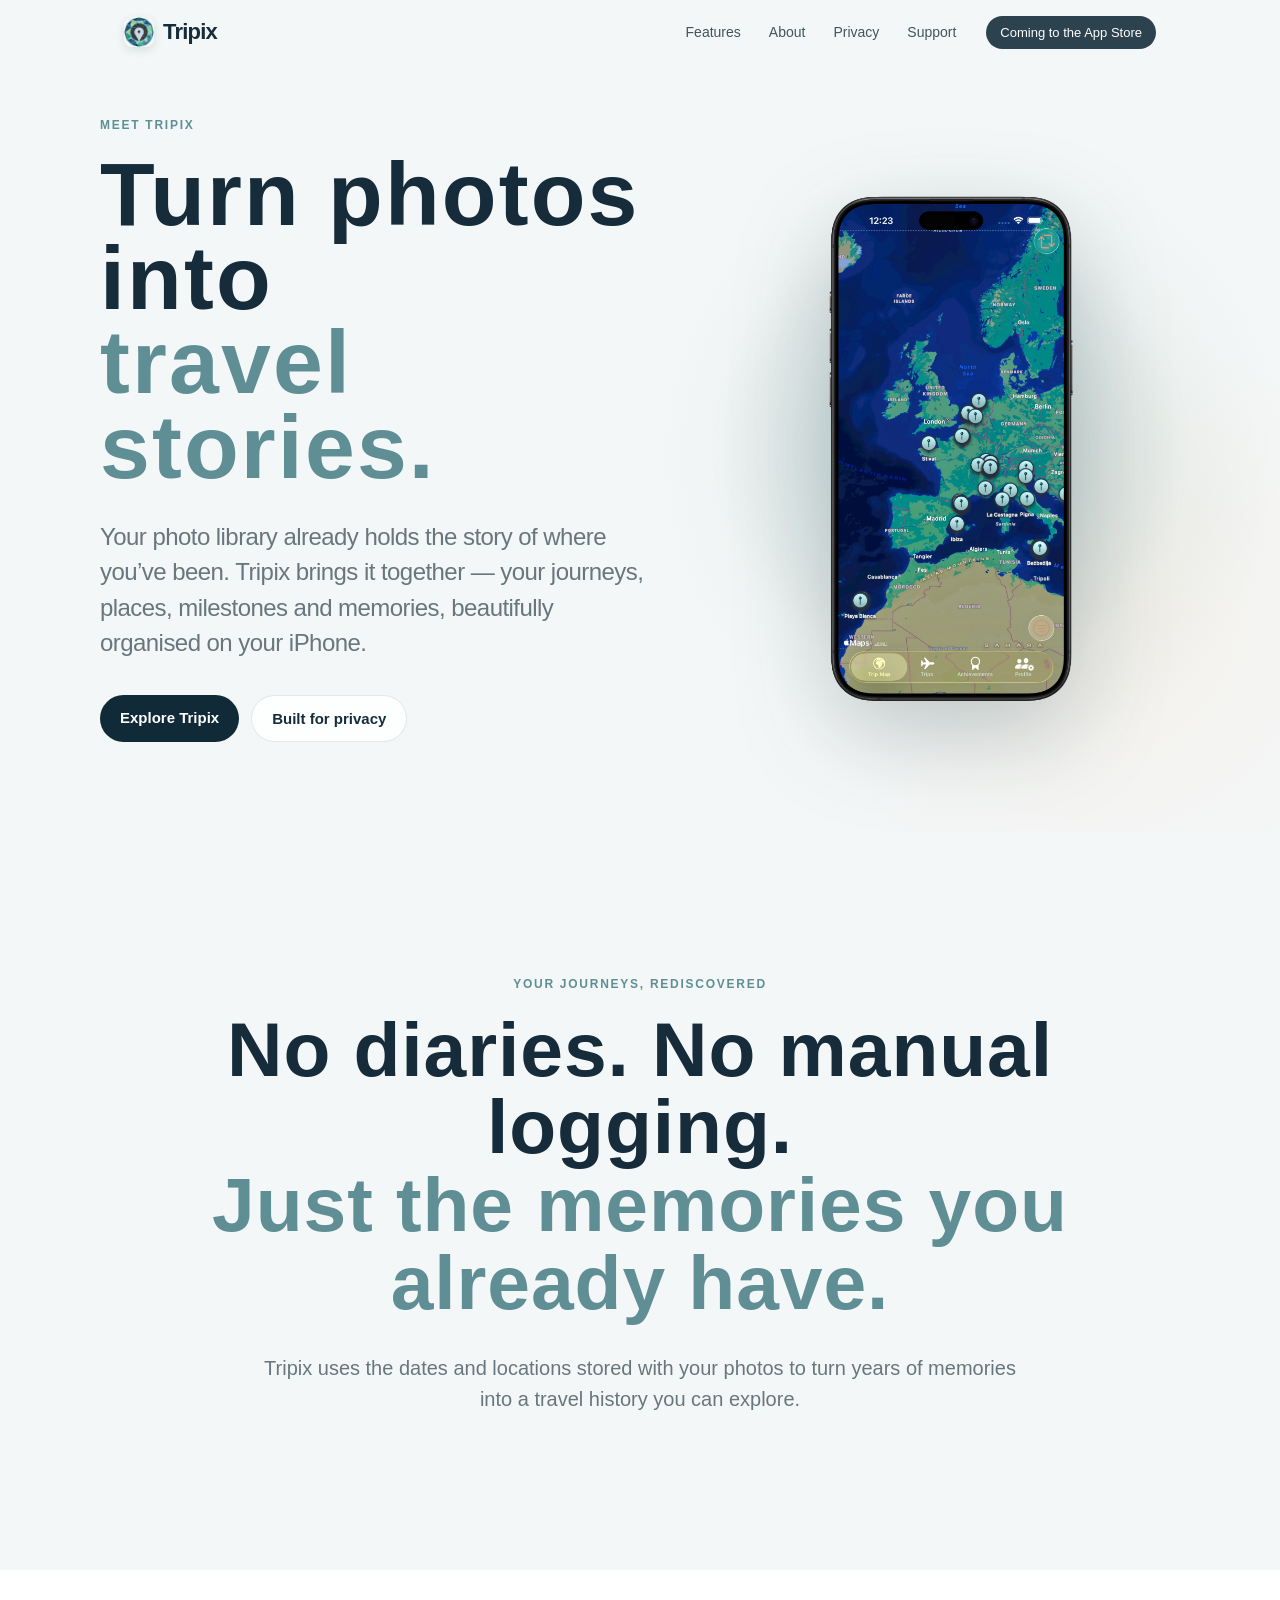
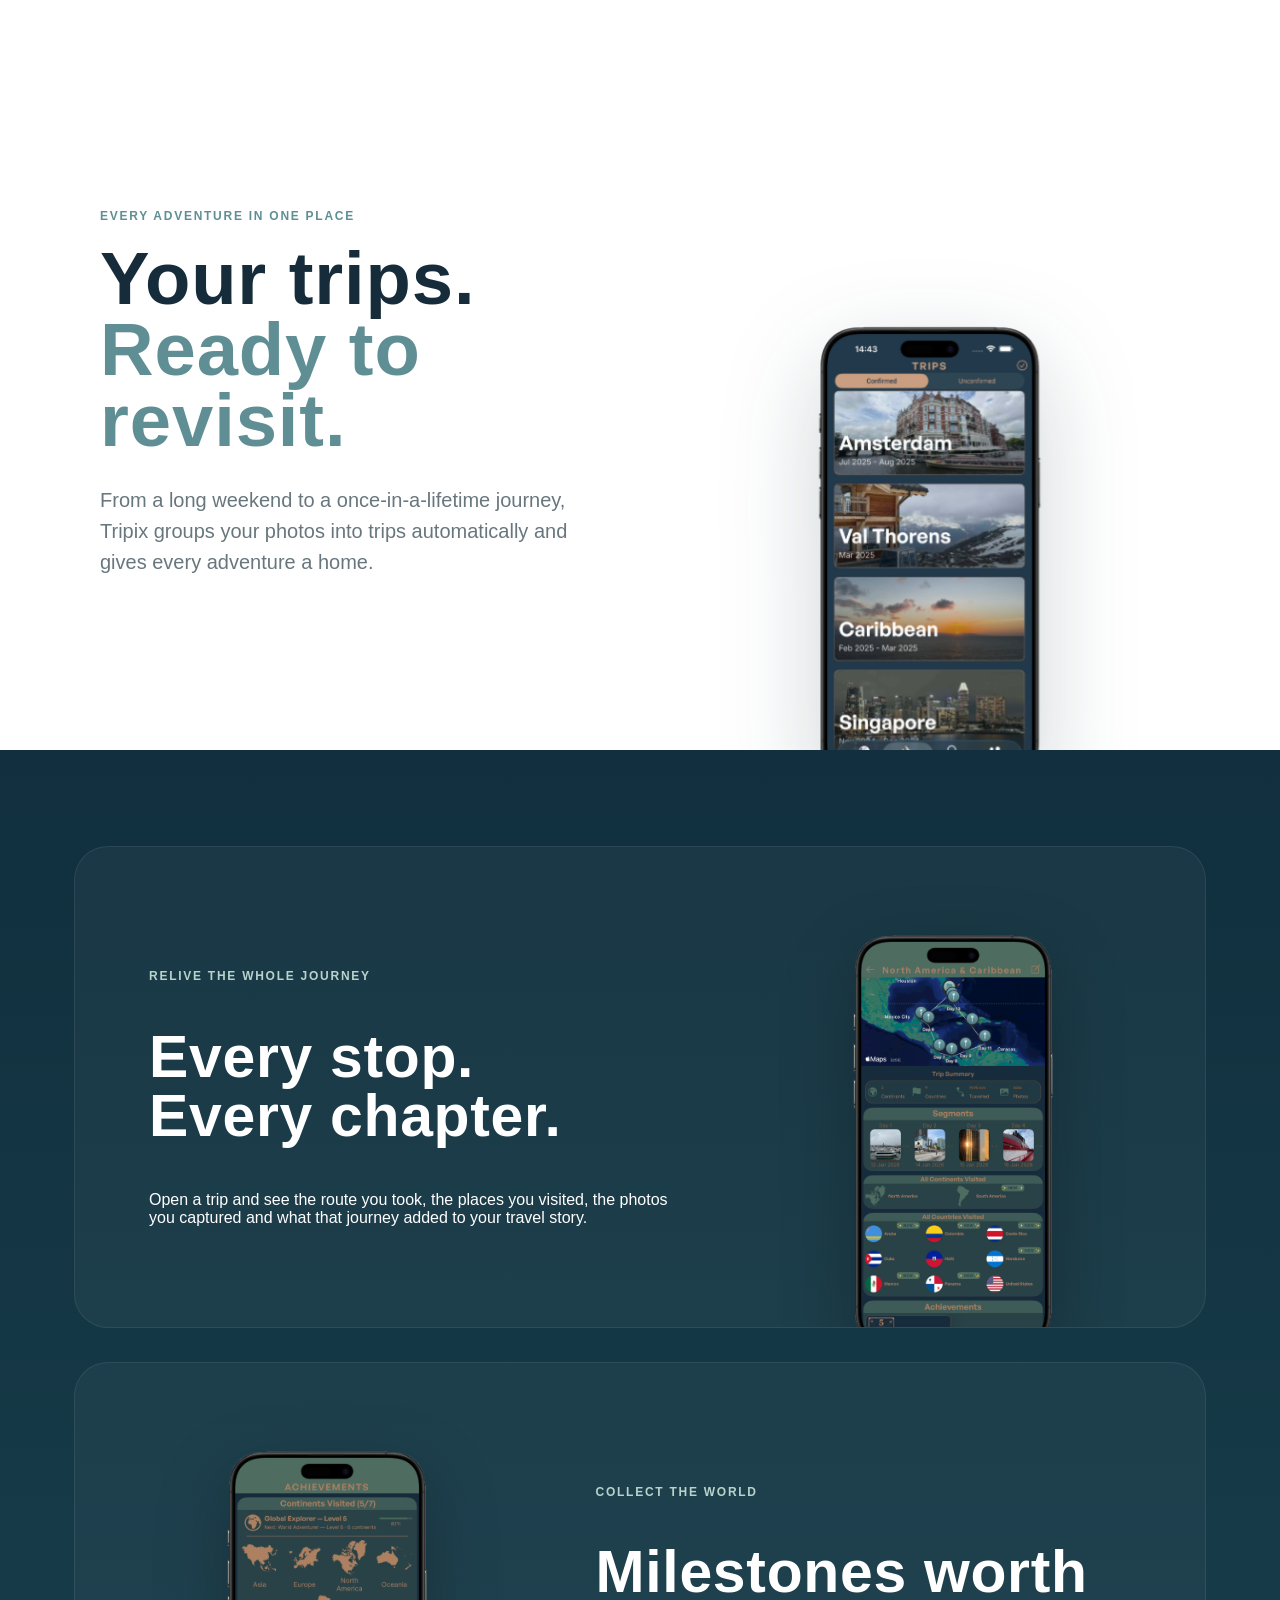
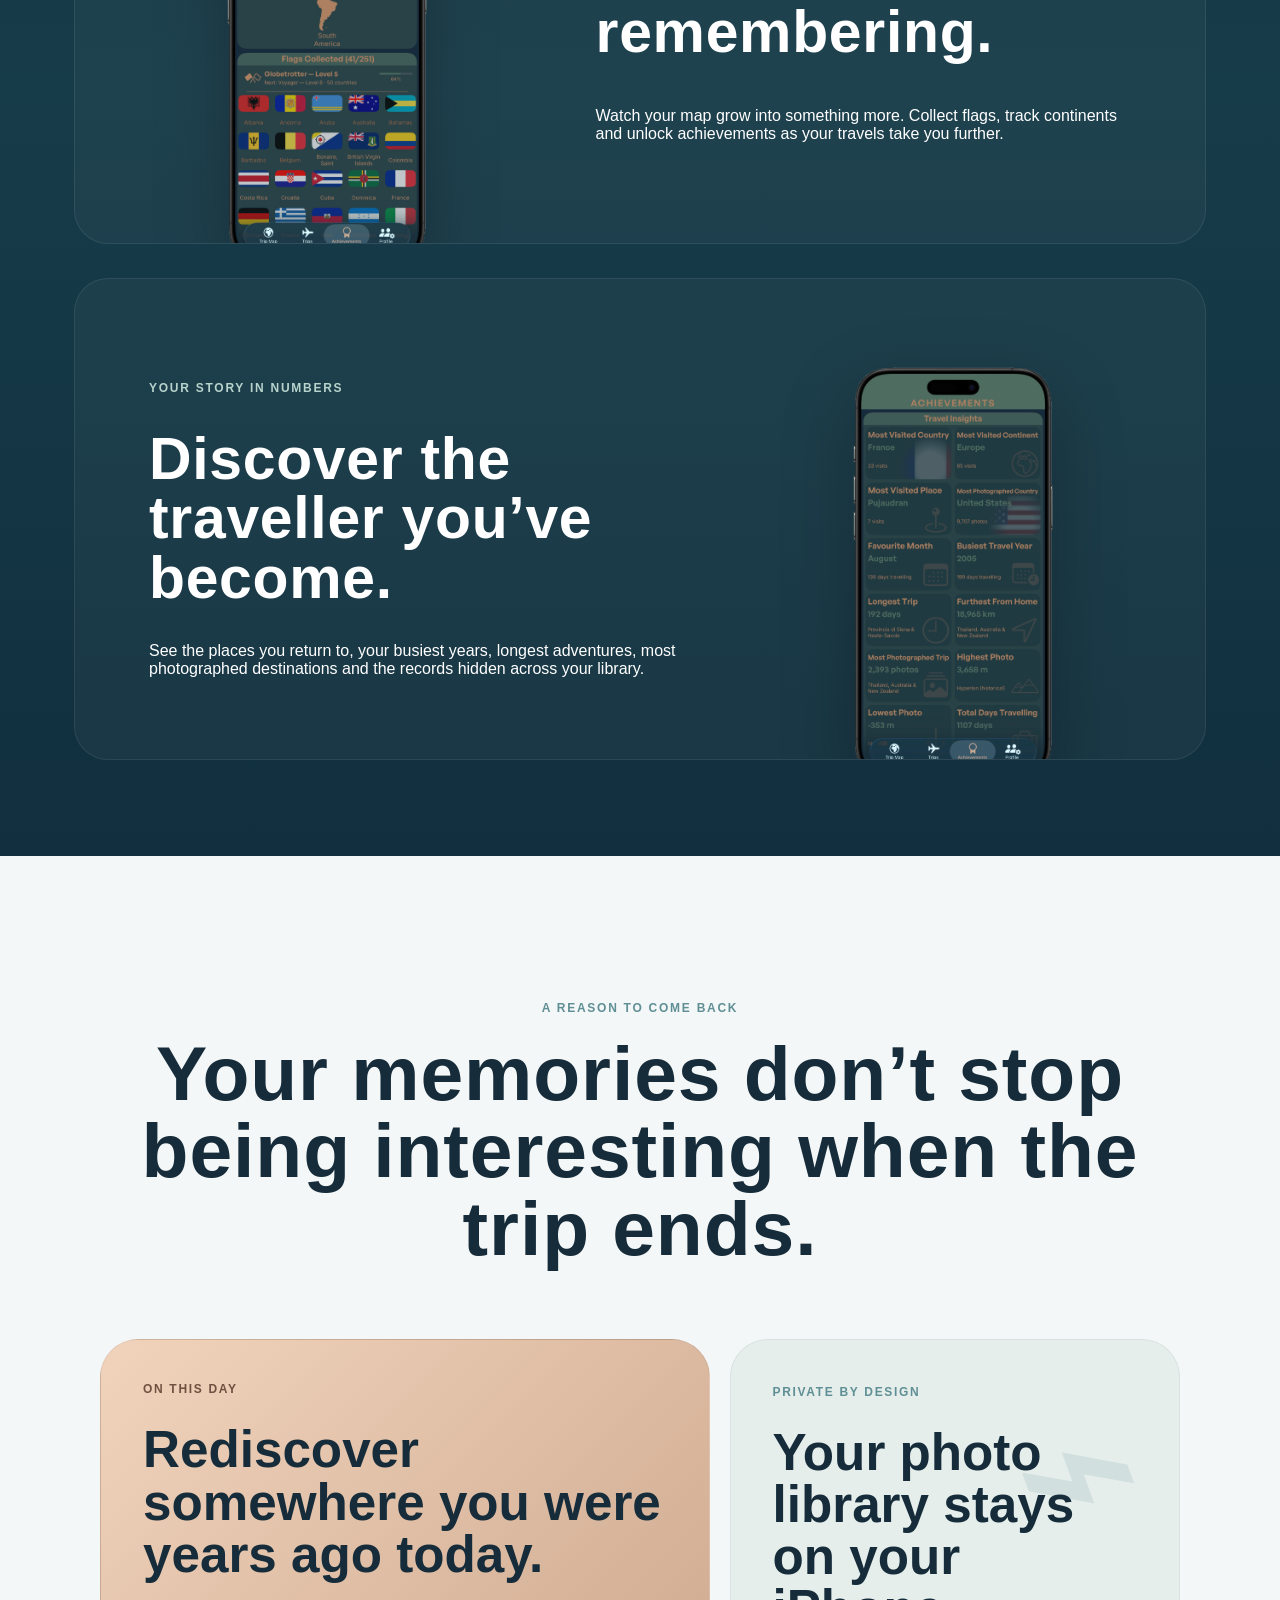
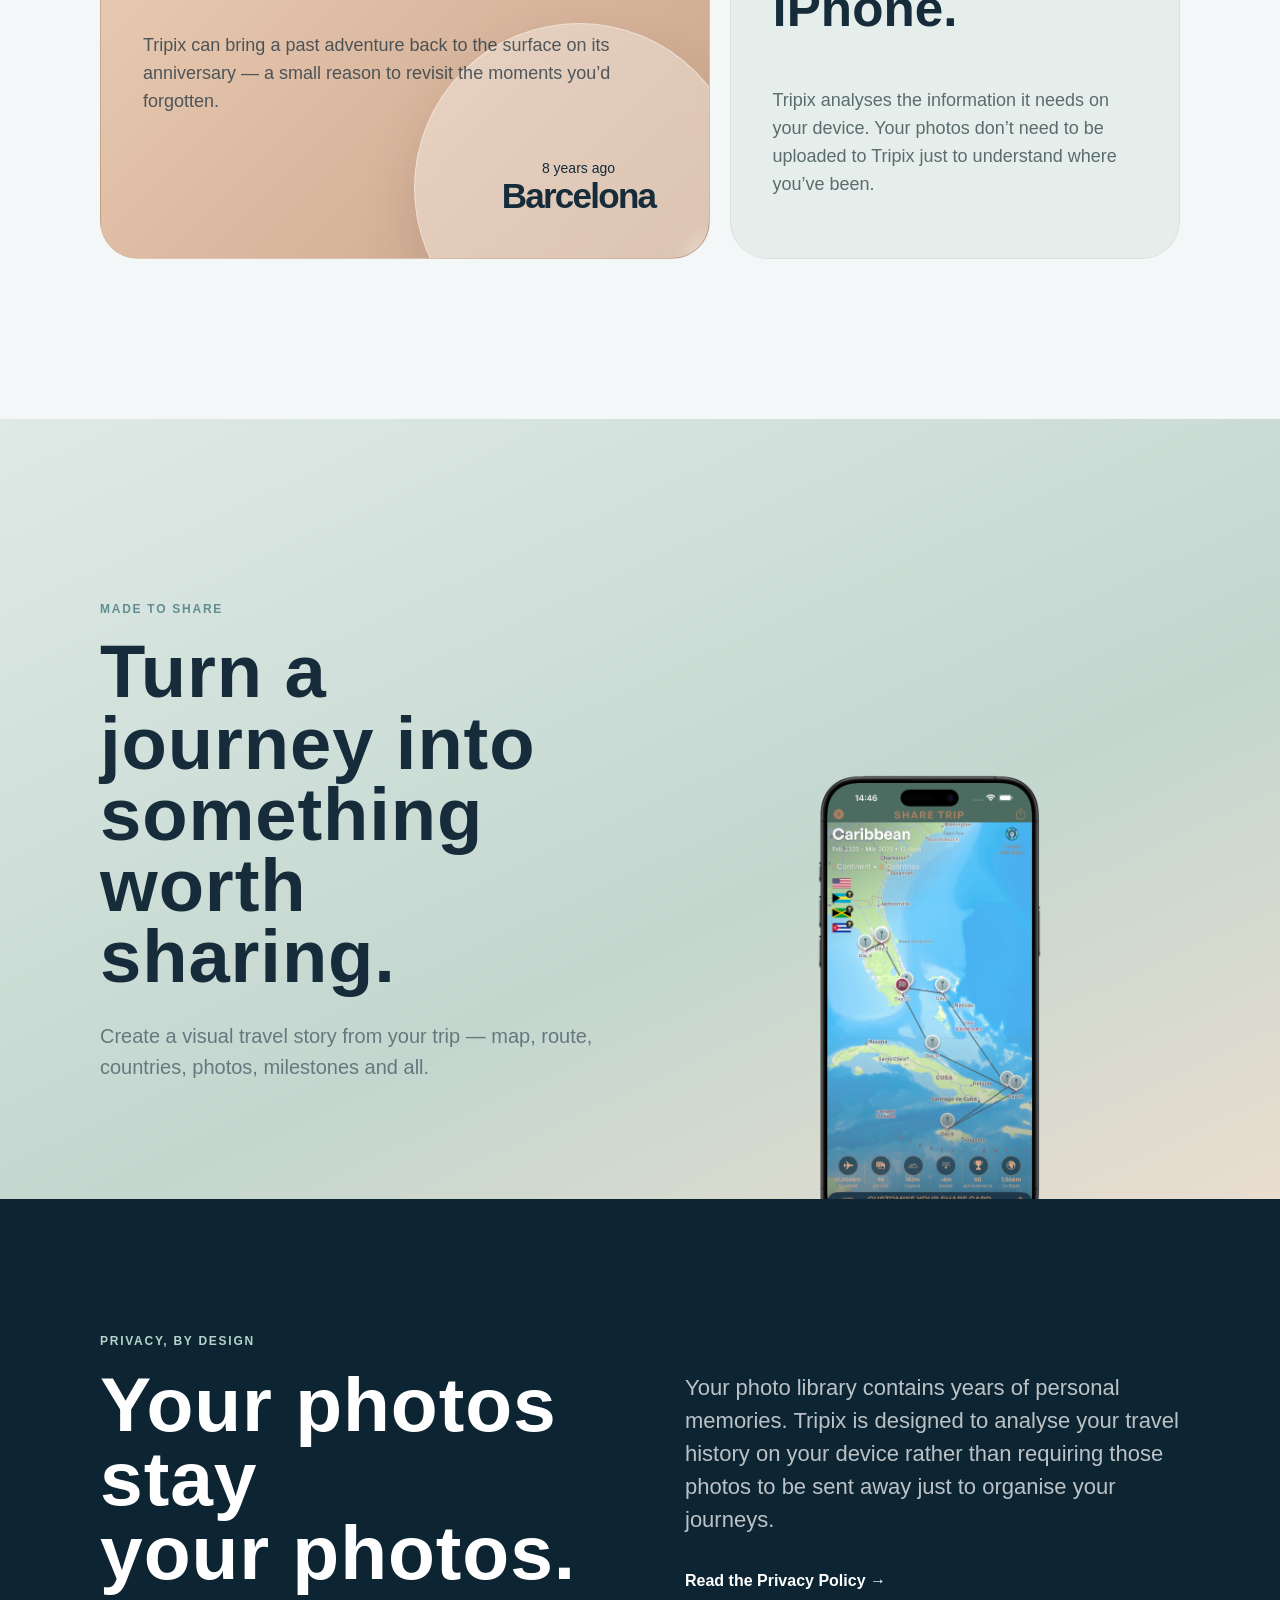
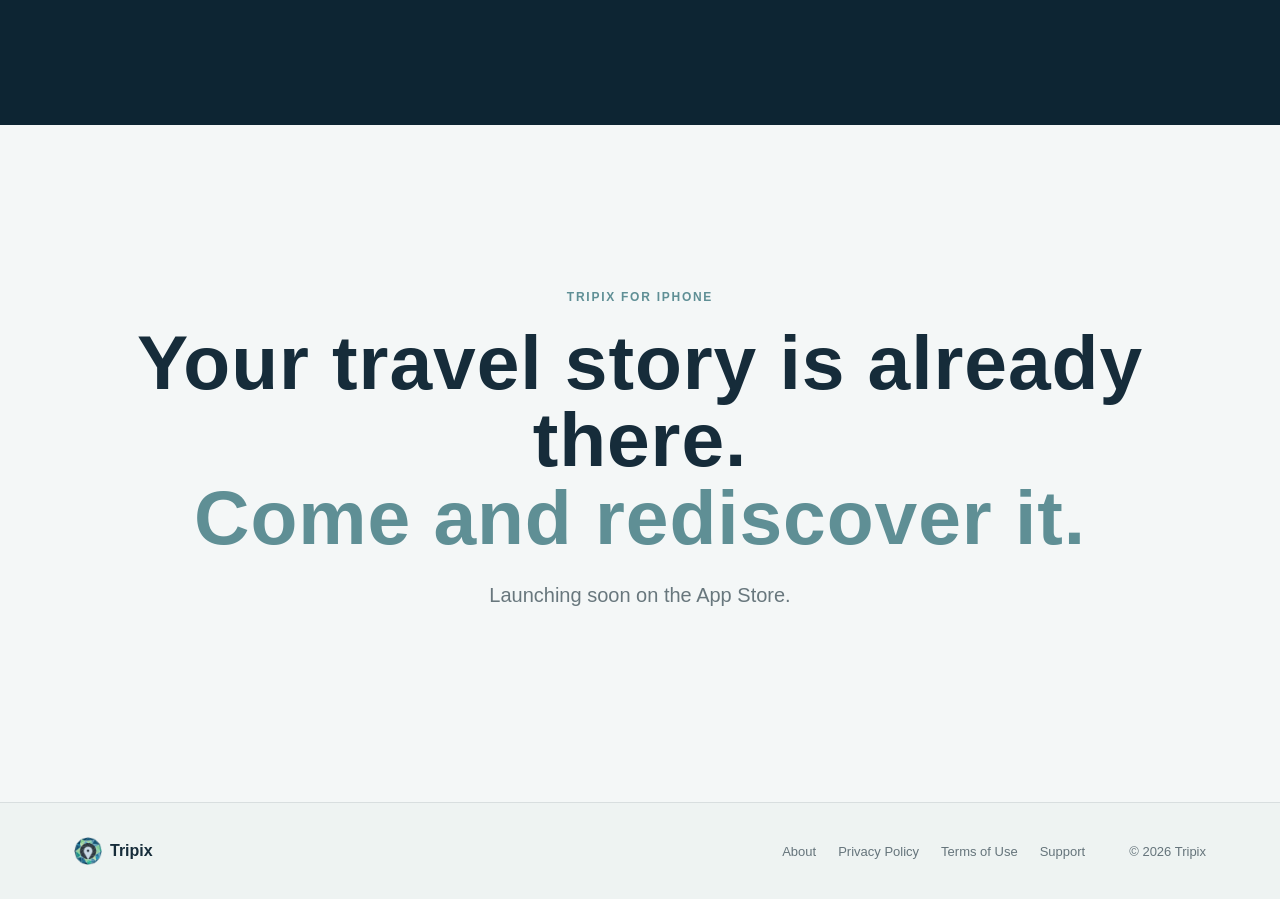
==== commit 47f8203e: "V7 Update V6 Skipped" ====
--- a/index.html
+++ b/index.html
@@ -6,14 +6,14 @@
   <meta name="description" content="Tripix turns the memories already in your photo library into a beautiful record of your travels — automatically, privately, and on-device." />
   <meta name="theme-color" content="#eef4f6" />
   <title>Tripix — Turn photos into travel stories</title>
-  <link rel="icon" type="image/png" href="assets/images/app-icon.png" />
+  <link rel="icon" type="image/png" href="/assets/images/app-icon.png" />
   <link rel="stylesheet" href="assets/styles.css" />
   <script defer src="assets/site.js"></script>
 </head>
 <body>
   <header class="site-header" data-header>
     <div class="nav-wrap">
-      <a class="brand" href="./" aria-label="Tripix home"><img src="assets/images/app-icon.png" alt="" class="brand-icon"><span>Tripix</span></a>
+      <a class="brand" href="/" aria-label="Tripix home"><img src="assets/images/app-icon.png" alt="" class="brand-icon"><span>Tripix</span></a>
       <nav class="nav-links" aria-label="Primary navigation">
         <a href="#features">Features</a>
         <a href="about/">About</a>
--- a/assets/styles.css
+++ b/assets/styles.css
@@ -949,3 +949,439 @@
   .story-step { padding-left: 22px; padding-right: 22px; }
   .story-inline-screen { width: min(270px, 78vw); }
 }
+
+/* =========================================================
+   V6 — restrained desktop canvas, stable feature storytelling,
+   smaller product imagery, unified page alignment, readable
+   display tracking.
+   ========================================================= */
+
+:root {
+  --site-max: 1180px;
+  --page-max: 1120px;
+  --legal-max: 1020px;
+}
+
+/* Large display text: remove the over-tight Apple-style tracking.
+   A small positive value prevents r/t combinations visually colliding. */
+.hero h1 {
+  letter-spacing: .008em !important;
+  line-height: .94;
+}
+.statement h2,
+.section-heading h2,
+.split-copy h2,
+.share-copy h2,
+.story-step h2,
+.final-cta h2,
+.about-hero h1,
+.subpage .page-head h1 {
+  letter-spacing: .002em !important;
+}
+.editorial-card h3,
+.about-values h2,
+.founder-card h2,
+.guide-card h3,
+.guide-section h2,
+.legal-section h2 {
+  letter-spacing: 0 !important;
+}
+
+/* Product imagery: deliberately restrained. The previous versions
+   were sized like full-height product posters; V6 treats them as
+   supporting product visuals instead. */
+.hero {
+  min-height: 860px;
+  grid-template-columns: 1.08fr .92fr;
+  gap: clamp(36px, 5vw, 72px);
+}
+.hero-stage {
+  min-height: 610px;
+  height: auto;
+  align-items: center;
+}
+.hero-shot {
+  width: min(390px, 31vw) !important;
+  height: auto !important;
+  max-width: 390px !important;
+}
+.hero-shot img { width: 100% !important; height: auto !important; }
+.hero-halo { width: 480px; height: 480px; }
+
+.split-feature {
+  min-height: 780px;
+  grid-template-columns: 1fr 1fr;
+  gap: clamp(48px, 6vw, 86px);
+  padding-top: 86px;
+}
+.trips-shot {
+  width: min(360px, 29vw) !important;
+  height: auto !important;
+  max-width: 360px !important;
+  margin-bottom: -34px !important;
+  align-self: end;
+}
+.trips-shot img { width: 100% !important; height: auto !important; }
+
+.share-feature {
+  min-height: 780px;
+  grid-template-columns: 1fr 1fr;
+  gap: clamp(48px, 6vw, 86px);
+  padding-top: 86px;
+}
+.share-device {
+  width: min(360px, 29vw) !important;
+  height: auto !important;
+  max-width: 360px !important;
+  margin-bottom: -34px !important;
+}
+.share-device img { width: 100% !important; height: auto !important; }
+
+/* The cross-fading sticky implementation proved sensitive to viewport
+   height and desktop breakpoint changes. V6 uses a stable editorial
+   sequence instead: each story owns its copy and image, with a subtle
+   alternating desktop layout and no scroll-state fighting. */
+.scroll-story { padding: 96px 0; }
+.scroll-story-inner {
+  display: block !important;
+  max-width: var(--site-max) !important;
+  margin: 0 auto !important;
+  padding: 0 24px !important;
+}
+.story-visual { display: none !important; }
+.story-copy { padding: 0 !important; }
+.story-step,
+.story-step.active {
+  min-height: 0 !important;
+  width: 100%;
+  max-width: none !important;
+  margin: 0 0 34px !important;
+  padding: clamp(48px, 6vw, 76px) clamp(42px, 6vw, 74px) 0 !important;
+  display: grid !important;
+  grid-template-columns: minmax(0, 1.08fr) minmax(260px, .72fr);
+  grid-template-areas:
+    "eyebrow image"
+    "title image"
+    "body image";
+  column-gap: clamp(48px, 7vw, 96px);
+  align-items: center;
+  opacity: 1 !important;
+  transform: none !important;
+  border-radius: 34px;
+  border: 1px solid rgba(255,255,255,.08);
+  background: rgba(255,255,255,.035);
+  overflow: hidden;
+}
+.story-step:last-child { margin-bottom: 0 !important; }
+.story-step:nth-child(even) {
+  grid-template-columns: minmax(260px, .72fr) minmax(0, 1.08fr);
+  grid-template-areas:
+    "image eyebrow"
+    "image title"
+    "image body";
+}
+.story-step .eyebrow { grid-area: eyebrow; align-self:end; }
+.story-step h2 {
+  grid-area: title;
+  align-self:center;
+  font-size: clamp(44px, 4.6vw, 68px);
+  line-height: 1.01;
+  margin-bottom: 22px;
+}
+.story-step > p:last-of-type {
+  grid-area: body;
+  align-self:start;
+  max-width: 600px;
+  margin-bottom: 54px;
+}
+.story-inline-screen {
+  grid-area: image;
+  display: block !important;
+  width: min(285px, 24vw) !important;
+  max-width: 285px;
+  margin: 0 auto -34px !important;
+  filter: drop-shadow(0 25px 36px rgba(0,0,0,.24));
+  align-self:end;
+}
+.story-inline-screen img { width: 100%; height: auto; }
+
+/* Unified page shells. Every major block on a secondary page shares
+   the exact same horizontal origin rather than independently centring
+   at slightly different widths. */
+.subpage.section-pad {
+  width: 100% !important;
+  max-width: none !important;
+  padding-left: clamp(24px, 5vw, 72px) !important;
+  padding-right: clamp(24px, 5vw, 72px) !important;
+}
+
+.about-page .about-hero,
+.about-page .about-values,
+.about-page .founder-card {
+  width: min(var(--page-max), 100%) !important;
+  max-width: var(--page-max) !important;
+  margin-left: auto !important;
+  margin-right: auto !important;
+}
+.about-hero { margin-bottom: 88px !important; }
+.about-hero > p { max-width: 980px !important; }
+.about-values { padding: 64px 68px; }
+.founder-card { padding: 70px 76px; }
+.founder-card p { max-width: 920px !important; }
+
+.support-page .page-head,
+.support-page .support-guides,
+.support-page .faq-section,
+.support-page .contact-card {
+  width: min(var(--page-max), 100%) !important;
+  max-width: var(--page-max) !important;
+  margin-left: auto !important;
+  margin-right: auto !important;
+}
+.support-page .page-head { text-align: left !important; }
+.support-page .page-head .page-icon { margin-left: 0; margin-right: 0; }
+.support-page .page-head p:last-child { margin-left: 0; max-width: 820px; }
+.support-guides .section-heading,
+.faq-section .section-heading {
+  text-align: left;
+  max-width: 900px;
+  margin-left: 0;
+  margin-right: 0;
+}
+.guide-grid { grid-template-columns: repeat(2, minmax(0,1fr)); }
+
+.guide-page .back-link,
+.guide-page .page-head,
+.guide-page .guide-stack {
+  width: min(var(--page-max), 100%) !important;
+  max-width: var(--page-max) !important;
+  margin-left: auto !important;
+  margin-right: auto !important;
+}
+.guide-page .page-head { text-align: left !important; }
+.guide-page .guide-stack { grid-template-columns: repeat(2,minmax(0,1fr)); }
+
+.legal-page .page-head,
+.legal-page .privacy-hero-card,
+.legal-page .legal-stack {
+  width: min(var(--legal-max), 100%) !important;
+  max-width: var(--legal-max) !important;
+  margin-left: auto !important;
+  margin-right: auto !important;
+}
+.legal-page .page-head { text-align: left !important; }
+.legal-page .page-head .page-icon { margin-left: 0; margin-right: 0; }
+.legal-page .page-head p:last-child { margin-left: 0; margin-right: 0; max-width: 820px; }
+.privacy-hero-card { margin-bottom: 24px !important; }
+
+/* Treat ordinary laptops more like the previously stable tablet layout. */
+@media (max-width: 1280px) {
+  .nav-wrap { max-width: 1080px; }
+  .section-pad {
+    padding-left: max(30px, calc((100vw - 1080px)/2));
+    padding-right:max(30px, calc((100vw - 1080px)/2));
+  }
+  .hero { min-height: 760px; grid-template-columns: 1fr .82fr; }
+  .hero-shot { width: min(325px, 29vw) !important; }
+  .trips-shot,
+  .share-device { width: min(310px, 27vw) !important; }
+  .story-inline-screen { width: min(250px, 22vw) !important; }
+}
+
+@media (max-width: 980px) {
+  .hero {
+    min-height: auto;
+    grid-template-columns: 1fr;
+    text-align: center;
+    padding-top: 135px;
+    padding-bottom: 86px;
+  }
+  .hero-stage { min-height: 0; padding-top: 42px; }
+  .hero-shot { width: min(275px, 55vw) !important; }
+  .hero-halo { width: 390px; height: 390px; }
+  .split-feature,
+  .share-feature {
+    min-height: auto;
+    grid-template-columns: 1fr;
+    text-align: center;
+    padding-top: 92px;
+  }
+  .trips-shot,
+  .share-device {
+    width: min(285px, 58vw) !important;
+    margin-top: 28px;
+    margin-bottom: -30px !important;
+  }
+  .story-step,
+  .story-step.active,
+  .story-step:nth-child(even) {
+    grid-template-columns: 1fr;
+    grid-template-areas:
+      "eyebrow"
+      "title"
+      "body"
+      "image";
+    text-align: center;
+    padding: 52px 34px 0 !important;
+  }
+  .story-step > p:last-of-type { margin-left:auto; margin-right:auto; margin-bottom: 34px; }
+  .story-inline-screen { width: min(235px, 54vw) !important; margin-bottom: -28px !important; }
+}
+
+@media (max-width: 720px) {
+  .hero h1 { letter-spacing: .012em !important; }
+  .hero-shot { width: min(240px, 64vw) !important; }
+  .trips-shot,
+  .share-device { width: min(245px, 66vw) !important; }
+  .story-inline-screen { width: min(220px, 60vw) !important; }
+
+  .about-page .about-hero,
+  .about-page .about-values,
+  .about-page .founder-card,
+  .support-page .page-head,
+  .support-page .support-guides,
+  .support-page .faq-section,
+  .support-page .contact-card,
+  .guide-page .back-link,
+  .guide-page .page-head,
+  .guide-page .guide-stack,
+  .legal-page .page-head,
+  .legal-page .privacy-hero-card,
+  .legal-page .legal-stack {
+    width: 100% !important;
+  }
+  .about-values,
+  .founder-card { padding: 38px 28px; }
+  .guide-grid,
+  .guide-page .guide-stack { grid-template-columns: 1fr; }
+  .support-page .page-head,
+  .legal-page .page-head { text-align: center !important; }
+  .support-page .page-head .page-icon,
+  .legal-page .page-head .page-icon { margin-left: auto; margin-right: auto; }
+  .support-guides .section-heading,
+  .faq-section .section-heading { text-align: center; margin-left:auto; margin-right:auto; }
+}
+
+@media (max-width: 520px) {
+  .hero h1 { letter-spacing: .014em !important; }
+  .hero-shot { width: min(220px, 68vw) !important; }
+  .trips-shot,
+  .share-device { width: min(225px, 70vw) !important; }
+  .story-inline-screen { width: min(205px, 64vw) !important; }
+}
+
+/* ==========================================================
+   V7 — tightly cropped transparent device artwork
+   Size against the visible phone, not the old marketing canvas.
+   ========================================================== */
+
+/* The supplied V7 device PNGs are already tightly cropped, so keep them
+   deliberately restrained on large canvases. */
+.hero-shot {
+  width: min(300px, 25vw) !important;
+  max-width: 300px !important;
+  height: auto !important;
+}
+
+.trips-shot,
+.share-device {
+  width: min(270px, 23vw) !important;
+  max-width: 270px !important;
+  height: auto !important;
+}
+
+.story-inline-screen {
+  width: min(245px, 21vw) !important;
+  max-width: 245px !important;
+  height: auto !important;
+}
+
+.hero-shot img,
+.trips-shot img,
+.share-device img,
+.story-inline-screen img {
+  width: 100% !important;
+  height: auto !important;
+  object-fit: contain !important;
+}
+
+/* Give the large display face real breathing room. */
+.hero h1 {
+  letter-spacing: .024em !important;
+}
+.statement h2,
+.section-heading h2,
+.split-copy h2,
+.share-copy h2,
+.story-step h2,
+.final-cta h2,
+.privacy-band h2,
+.about-hero h1 {
+  letter-spacing: .012em !important;
+}
+
+@media (max-width: 1280px) {
+  .hero-shot {
+    width: min(270px, 25vw) !important;
+    max-width: 270px !important;
+  }
+  .trips-shot,
+  .share-device {
+    width: min(245px, 23vw) !important;
+    max-width: 245px !important;
+  }
+  .story-inline-screen {
+    width: min(220px, 21vw) !important;
+    max-width: 220px !important;
+  }
+}
+
+@media (max-width: 980px) {
+  .hero-shot {
+    width: min(235px, 48vw) !important;
+    max-width: 235px !important;
+  }
+  .trips-shot,
+  .share-device {
+    width: min(220px, 48vw) !important;
+    max-width: 220px !important;
+  }
+  .story-inline-screen {
+    width: min(205px, 46vw) !important;
+    max-width: 205px !important;
+  }
+}
+
+@media (max-width: 720px) {
+  .hero h1 { letter-spacing: .026em !important; }
+  .hero-shot {
+    width: min(205px, 56vw) !important;
+    max-width: 205px !important;
+  }
+  .trips-shot,
+  .share-device {
+    width: min(195px, 55vw) !important;
+    max-width: 195px !important;
+  }
+  .story-inline-screen {
+    width: min(185px, 53vw) !important;
+    max-width: 185px !important;
+  }
+}
+
+@media (max-width: 520px) {
+  .hero h1 { letter-spacing: .028em !important; }
+  .hero-shot {
+    width: min(185px, 58vw) !important;
+    max-width: 185px !important;
+  }
+  .trips-shot,
+  .share-device {
+    width: min(180px, 57vw) !important;
+    max-width: 180px !important;
+  }
+  .story-inline-screen {
+    width: min(170px, 55vw) !important;
+    max-width: 170px !important;
+  }
+}
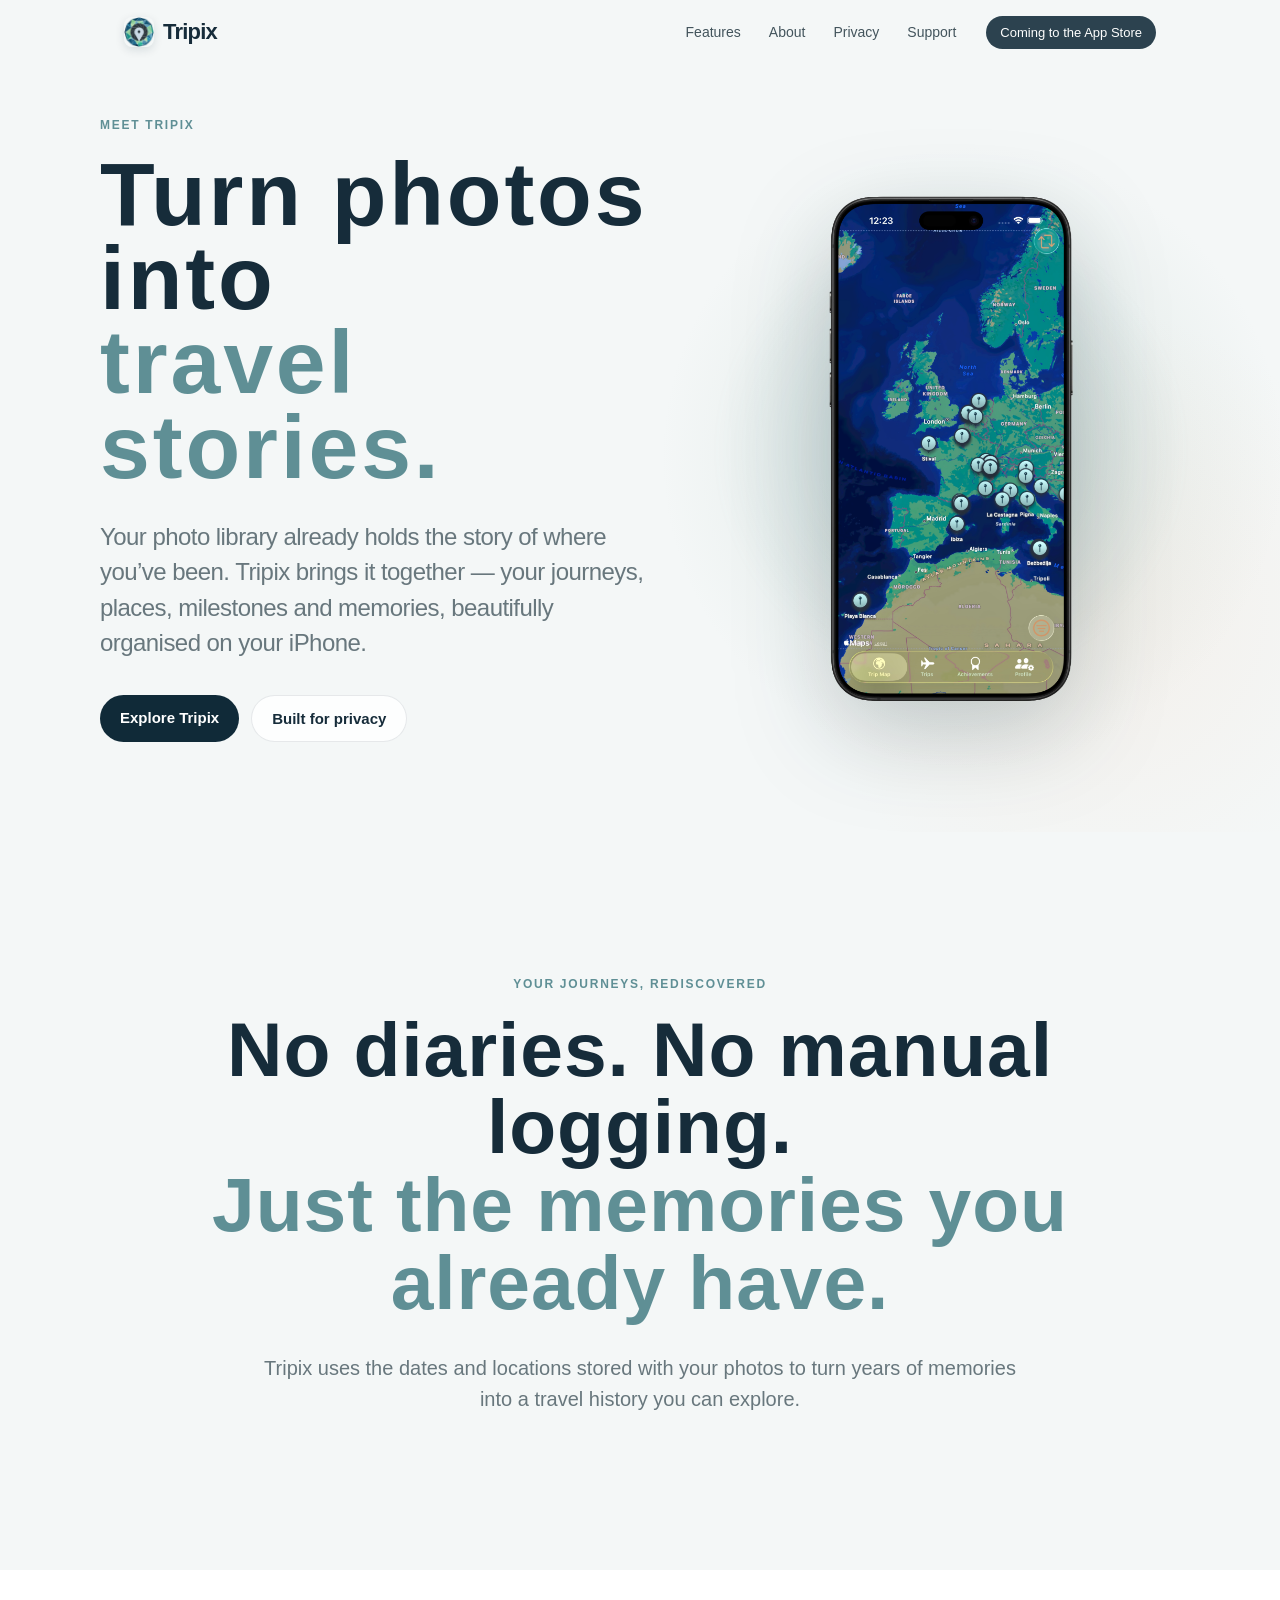
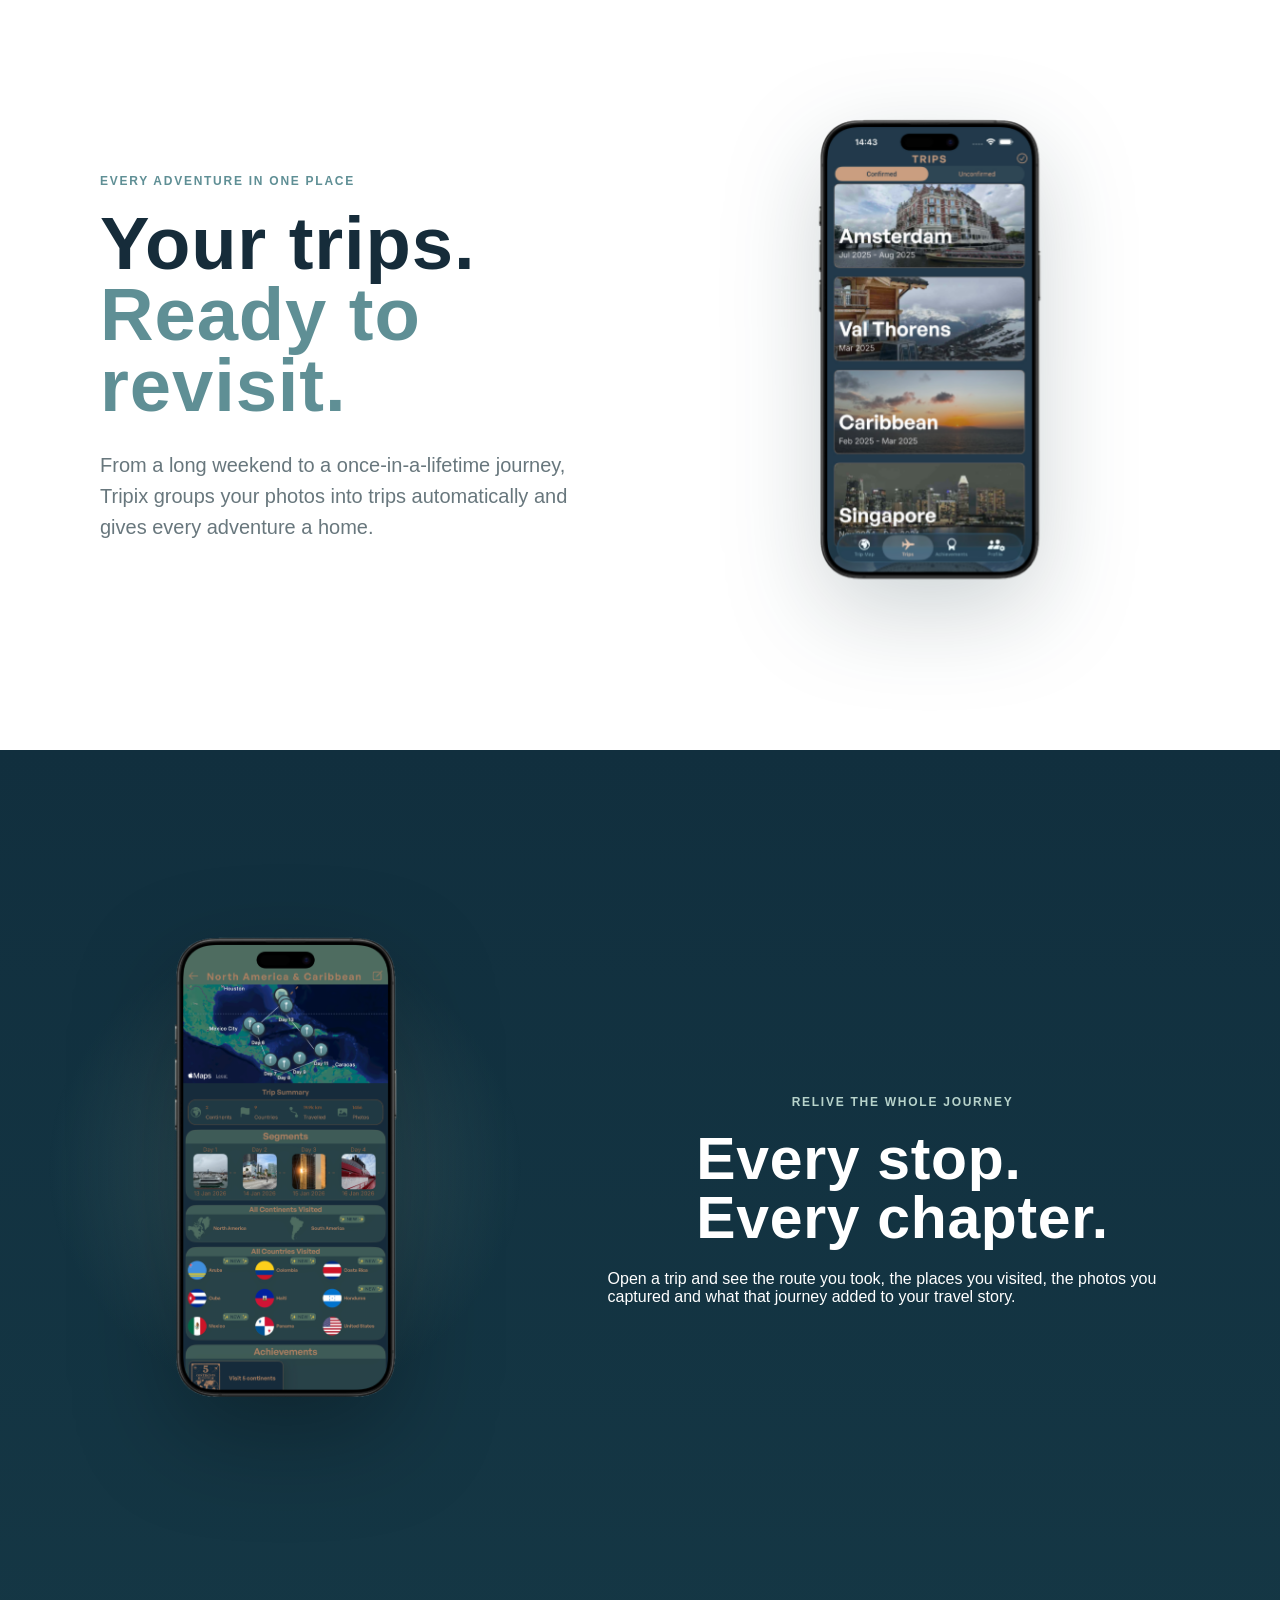
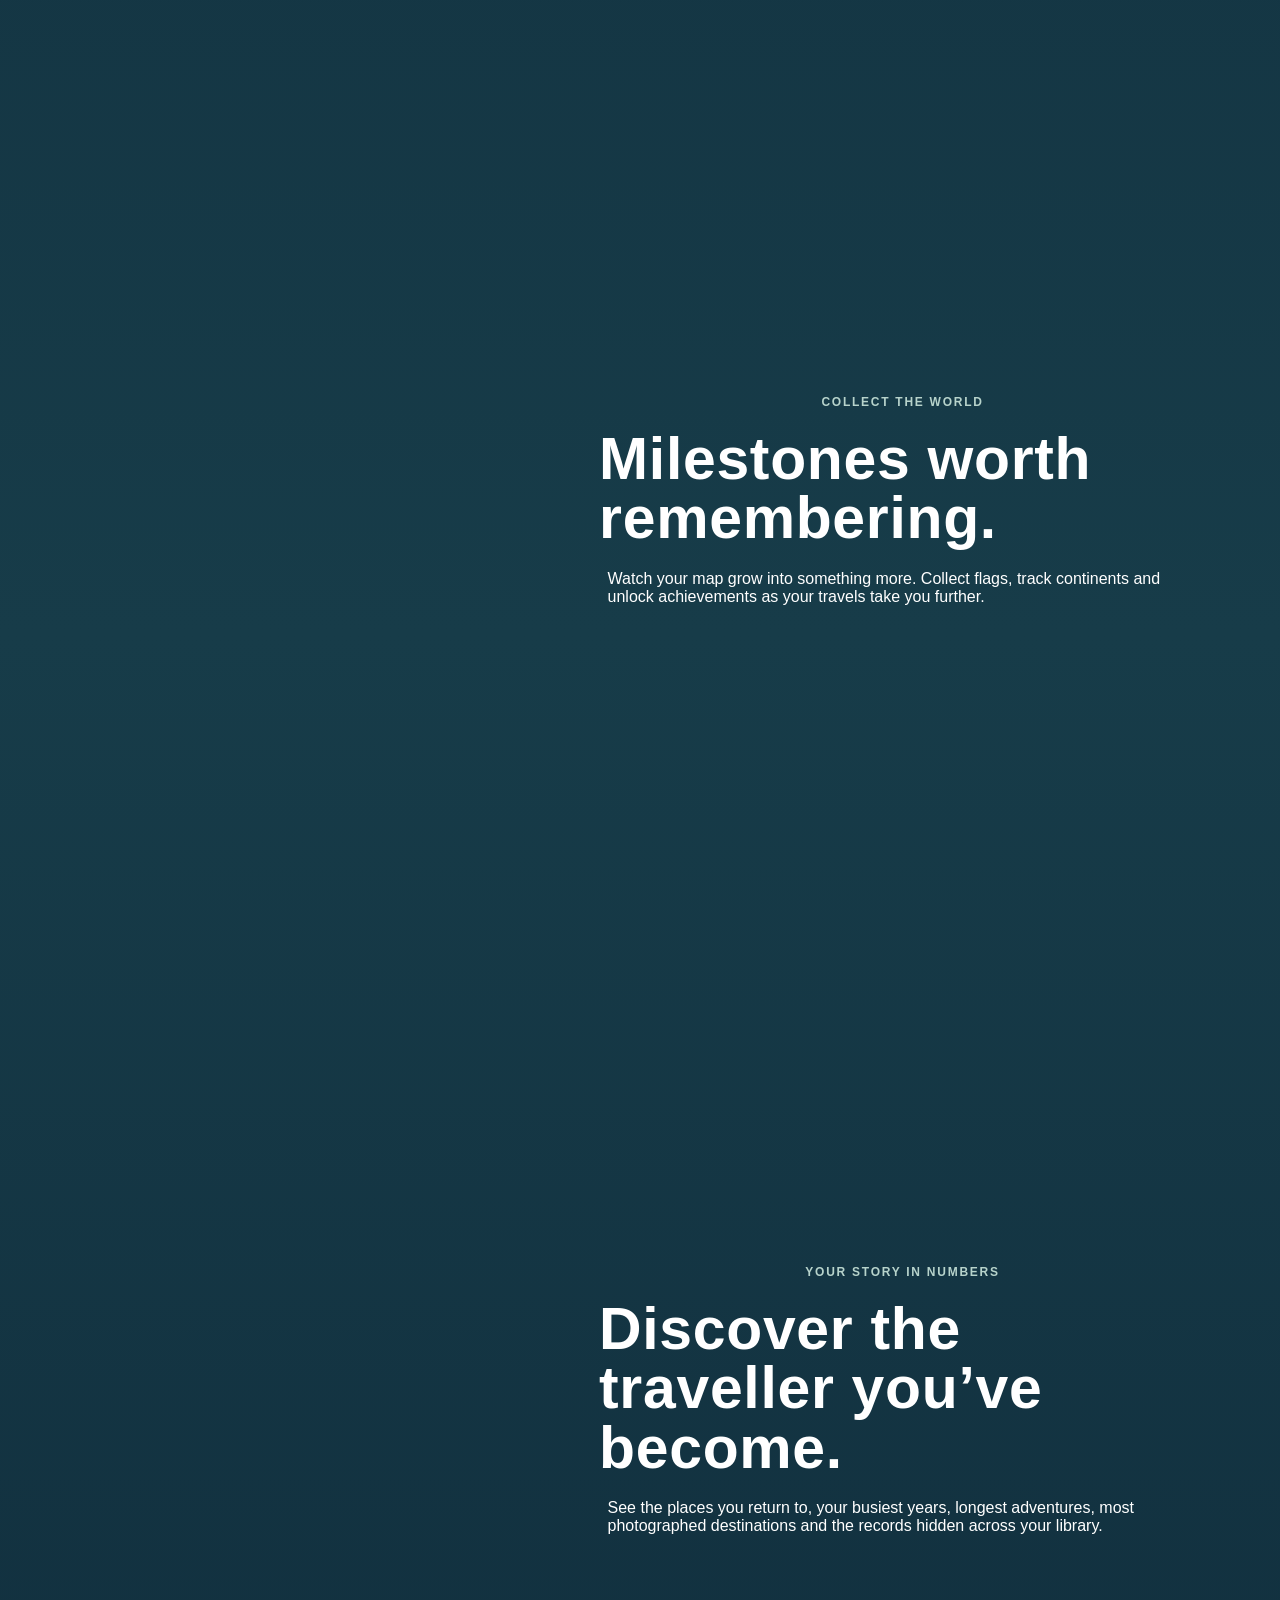
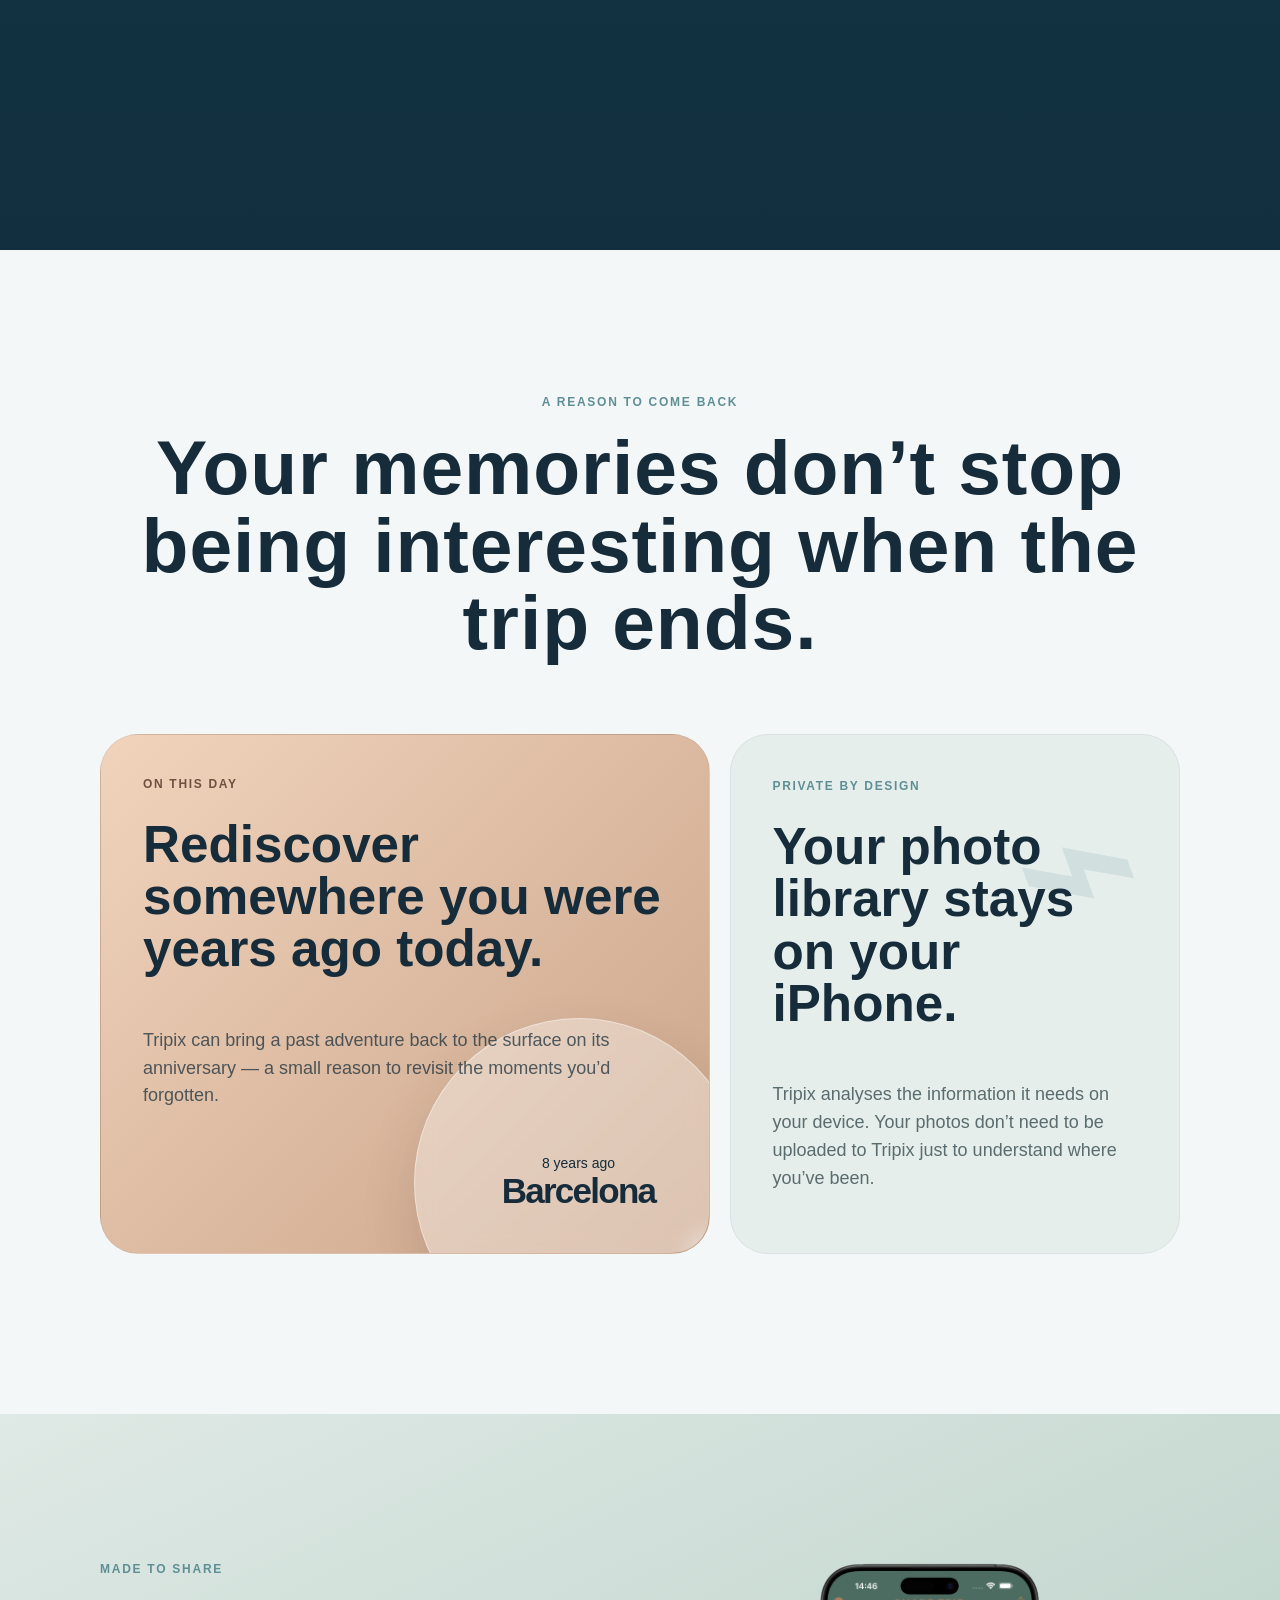
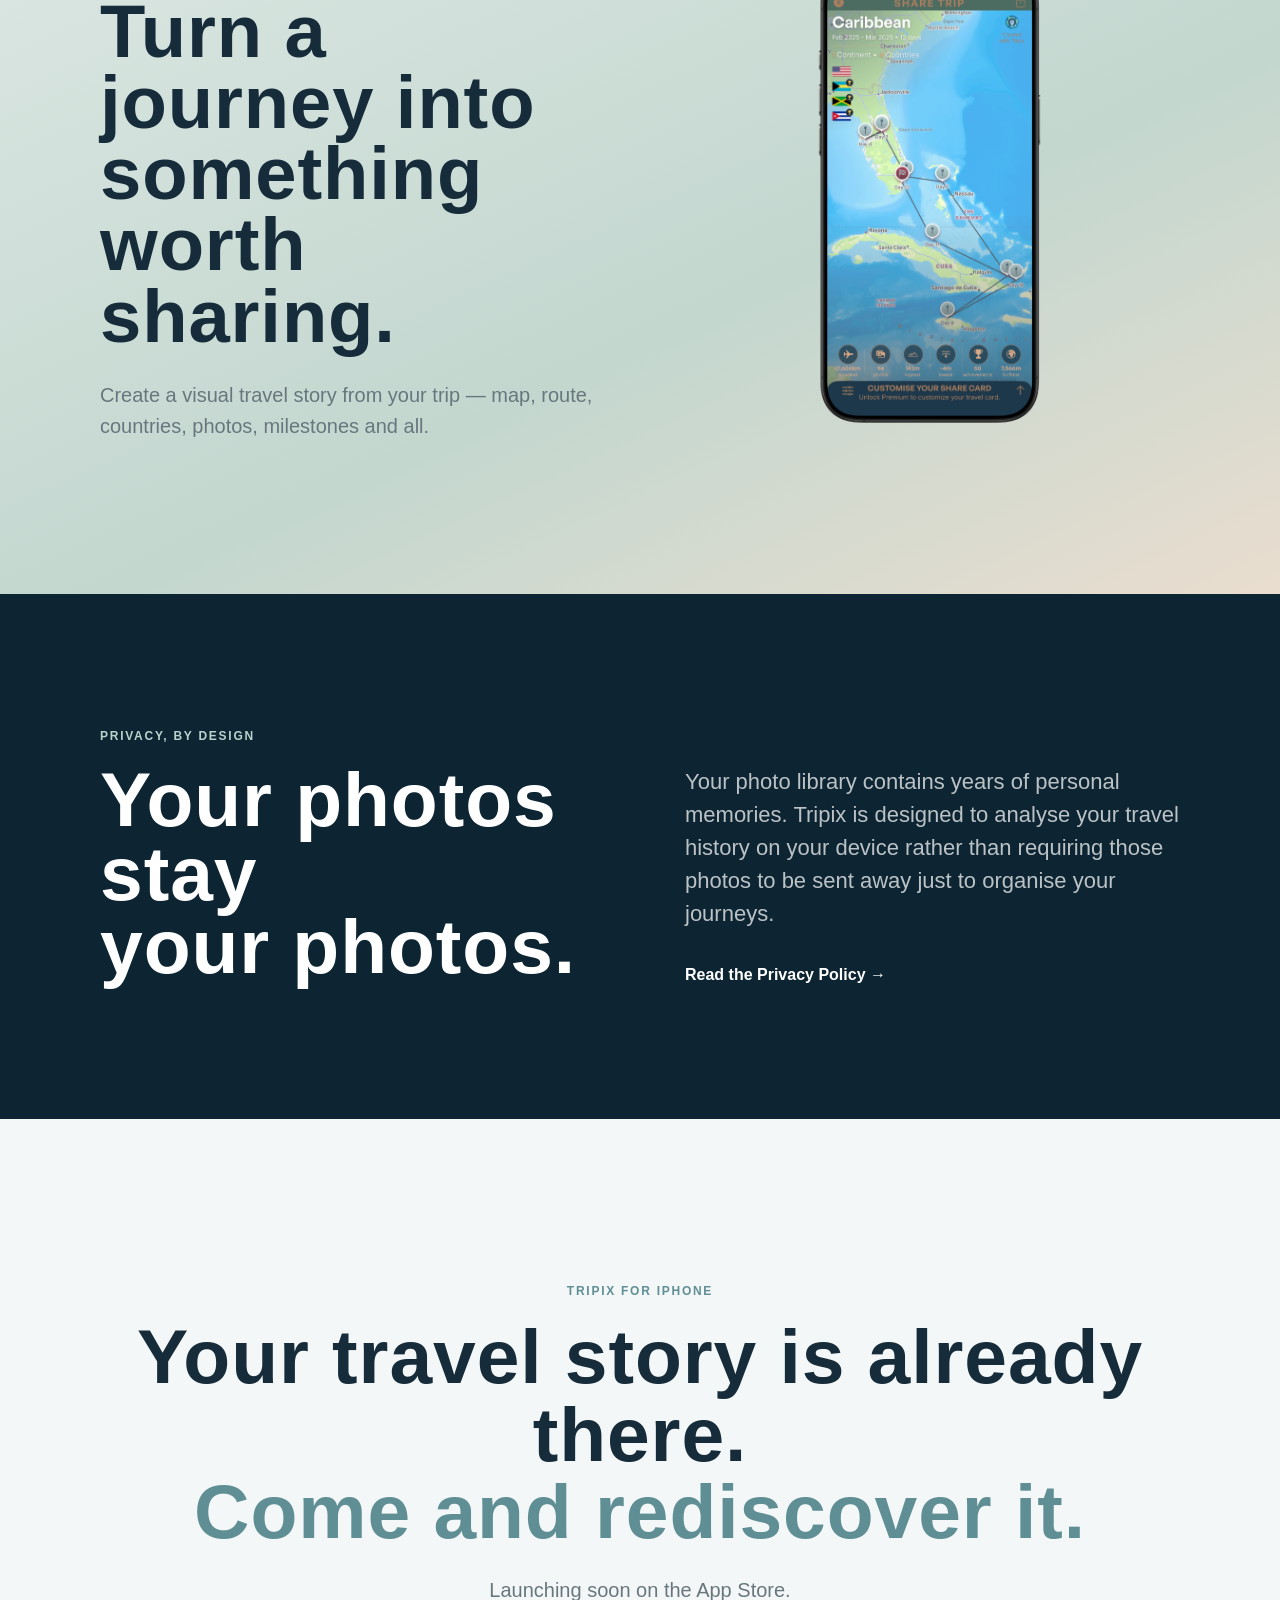
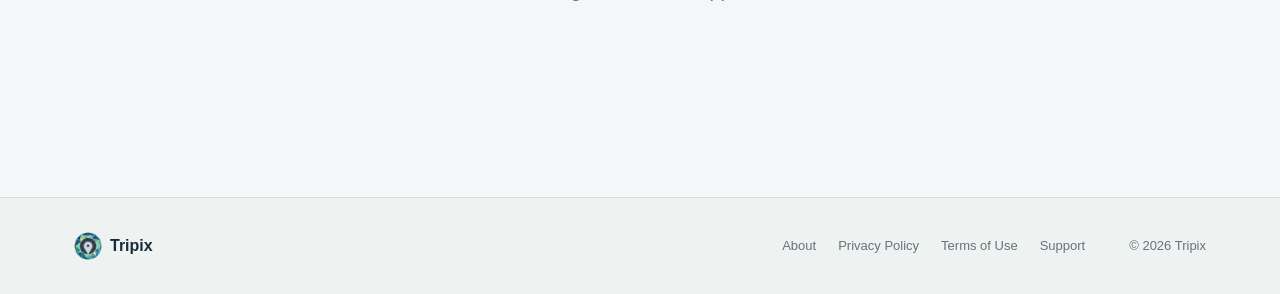
==== commit 2f4acb09: "V8 Updates" ====
--- a/index.html
+++ b/index.html
@@ -6,7 +6,9 @@
   <meta name="description" content="Tripix turns the memories already in your photo library into a beautiful record of your travels — automatically, privately, and on-device." />
   <meta name="theme-color" content="#eef4f6" />
   <title>Tripix — Turn photos into travel stories</title>
-  <link rel="icon" type="image/png" href="/assets/images/app-icon.png" />
+  <link rel="icon" type="image/png" href="/assets/images/app-icon.png?v=8" />
+  <link rel="shortcut icon" href="/assets/images/app-icon.png?v=8" />
+  <link rel="apple-touch-icon" href="/assets/images/app-icon.png?v=8" />
   <link rel="stylesheet" href="assets/styles.css" />
   <script defer src="assets/site.js"></script>
 </head>
--- a/assets/styles.css
+++ b/assets/styles.css
@@ -1385,3 +1385,208 @@
     max-width: 170px !important;
   }
 }
+
+/* ==========================================================
+   V8 — alignment, device positioning and Chrome-safe story
+   ========================================================== */
+
+/* Trips + Share: keep current size, but place the complete device
+   comfortably inside the section instead of hanging into the next one. */
+.split-feature,
+.share-feature {
+  align-items: center;
+  padding-bottom: 70px;
+}
+.trips-shot,
+.share-device {
+  align-self: center !important;
+  margin-top: 0 !important;
+  margin-bottom: 0 !important;
+  position: relative;
+  top: -34px;
+}
+
+/* All top-level secondary-page header groups share the same centre axis. */
+.about-hero,
+.support-page .page-head,
+.legal-page .page-head {
+  text-align: center !important;
+}
+.about-hero h1,
+.support-page .page-head h1,
+.legal-page .page-head h1 {
+  margin-left: auto !important;
+  margin-right: auto !important;
+}
+.support-page .page-head .page-icon,
+.legal-page .page-head .page-icon {
+  margin-left: auto !important;
+  margin-right: auto !important;
+}
+.support-page .page-head p:last-child,
+.legal-page .page-head p:last-child {
+  margin-left: auto !important;
+  margin-right: auto !important;
+}
+.legal-meta {
+  margin-left: auto;
+  margin-right: auto;
+}
+
+/* Support topic headers are centred as a complete group. Back navigation
+   deliberately remains left aligned and separate from the page heading. */
+.guide-page .page-head {
+  text-align: center !important;
+  max-width: var(--page-max) !important;
+}
+.guide-page .page-head h1,
+.guide-page .page-head p:last-child {
+  margin-left: auto !important;
+  margin-right: auto !important;
+}
+.guide-page .page-head p:last-child {
+  max-width: 900px !important;
+}
+
+/* Support landing sub-headings use the same visual centre line. */
+.support-guides .section-heading,
+.faq-section .section-heading {
+  text-align: center !important;
+  margin-left: auto !important;
+  margin-right: auto !important;
+}
+
+/* Desktop sticky story. Avoid transformed/overflowing ancestors and use one
+   simple sticky column; JS only changes the active screen/copy state. */
+@media (min-width: 981px) {
+  .scroll-story {
+    padding: 0 !important;
+    overflow: visible !important;
+  }
+  .scroll-story-inner {
+    display: grid !important;
+    grid-template-columns: minmax(300px, .78fr) minmax(0, 1.12fr) !important;
+    gap: clamp(64px, 8vw, 118px) !important;
+    max-width: var(--site-max) !important;
+    margin: 0 auto !important;
+    padding: 0 24px !important;
+    align-items: start !important;
+    overflow: visible !important;
+  }
+  .story-visual {
+    display: flex !important;
+    position: sticky !important;
+    top: 64px !important;
+    height: calc(100vh - 64px) !important;
+    min-height: 620px !important;
+    align-items: center !important;
+    justify-content: center !important;
+    overflow: visible !important;
+    z-index: 2;
+  }
+  .story-glow {
+    display: block !important;
+    width: min(480px, 38vw) !important;
+    height: min(480px, 38vw) !important;
+    left: 50%;
+    top: 50%;
+    bottom: auto !important;
+    transform: translate(-50%, -50%) !important;
+  }
+  .story-screen {
+    display: flex !important;
+    position: absolute !important;
+    inset: auto !important;
+    width: min(245px, 20vw) !important;
+    height: auto !important;
+    max-width: 245px !important;
+    margin: 0 !important;
+    opacity: 0 !important;
+    transform: translateY(18px) scale(.985) !important;
+    transition: opacity .5s ease, transform .5s cubic-bezier(.22,1,.36,1) !important;
+    pointer-events: none;
+  }
+  .story-screen img {
+    width: 100% !important;
+    height: auto !important;
+  }
+  .story-screen.active {
+    opacity: 1 !important;
+    transform: translateY(0) scale(1) !important;
+  }
+  .story-copy {
+    display: block !important;
+    padding: 0 !important;
+  }
+  .story-step,
+  .story-step.active,
+  .story-step:nth-child(even) {
+    display: flex !important;
+    flex-direction: column !important;
+    justify-content: center !important;
+    min-height: 100vh !important;
+    width: 100% !important;
+    max-width: 620px !important;
+    margin: 0 !important;
+    padding: 90px 0 !important;
+    text-align: left !important;
+    border: 0 !important;
+    border-radius: 0 !important;
+    background: transparent !important;
+    overflow: visible !important;
+    opacity: .32 !important;
+    transform: none !important;
+    transition: opacity .35s ease !important;
+  }
+  .story-step.active {
+    opacity: 1 !important;
+  }
+  .story-step .eyebrow,
+  .story-step h2,
+  .story-step > p:last-of-type {
+    align-self: auto !important;
+    grid-area: auto !important;
+  }
+  .story-step h2 {
+    font-size: clamp(44px, 4.6vw, 68px) !important;
+    margin-bottom: 22px !important;
+  }
+  .story-step > p:last-of-type {
+    max-width: 590px !important;
+    margin-bottom: 0 !important;
+  }
+  .story-inline-screen {
+    display: none !important;
+  }
+}
+
+/* Smaller displays get the stable, normal-flow story cards. */
+@media (max-width: 980px) {
+  .trips-shot,
+  .share-device {
+    top: 0;
+    margin-top: 28px !important;
+    margin-bottom: 0 !important;
+  }
+  .split-feature,
+  .share-feature {
+    padding-bottom: 72px;
+  }
+  .scroll-story {
+    padding: 74px 0 88px !important;
+  }
+  .scroll-story-inner {
+    display: block !important;
+  }
+  .story-visual {
+    display: none !important;
+  }
+  .story-step,
+  .story-step.active,
+  .story-step:nth-child(even) {
+    opacity: 1 !important;
+  }
+}
+
+/* Keep the main display face comfortable at large sizes. */
+.hero h1 { letter-spacing: .032em !important; }
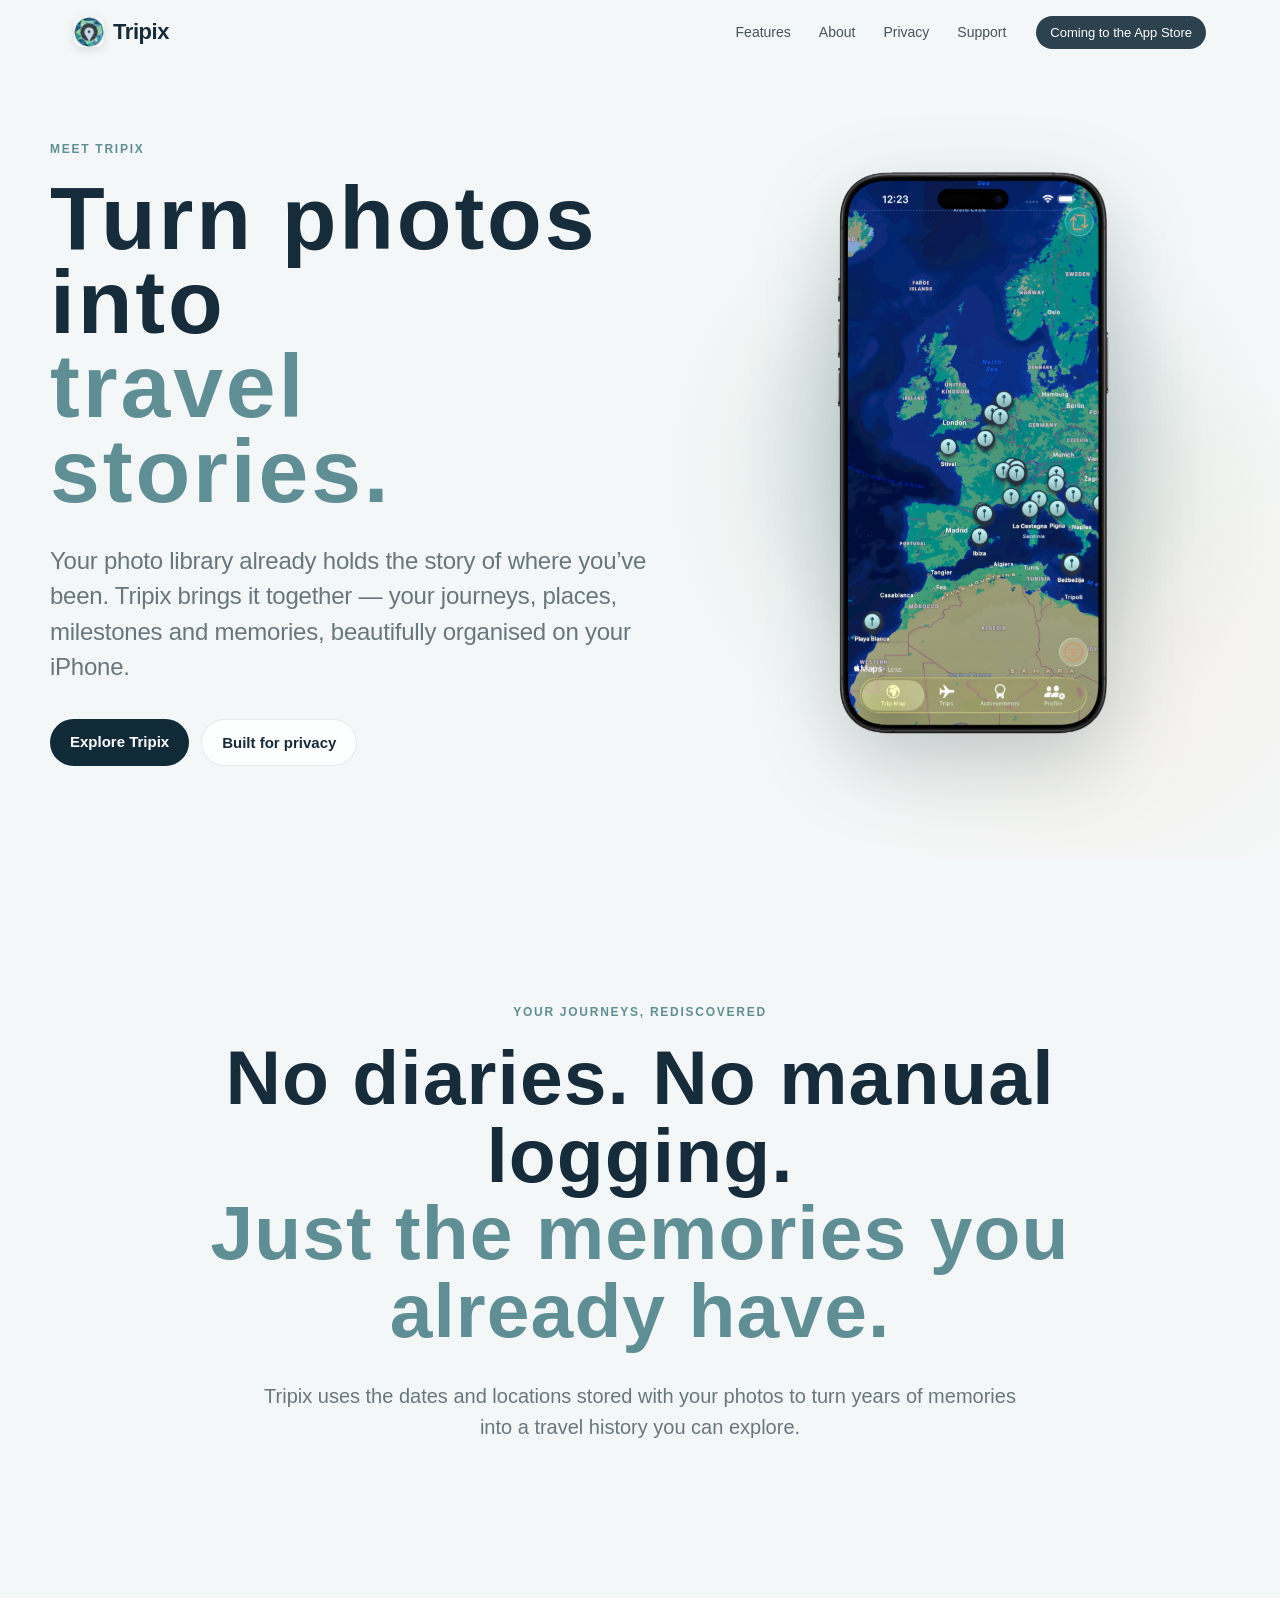
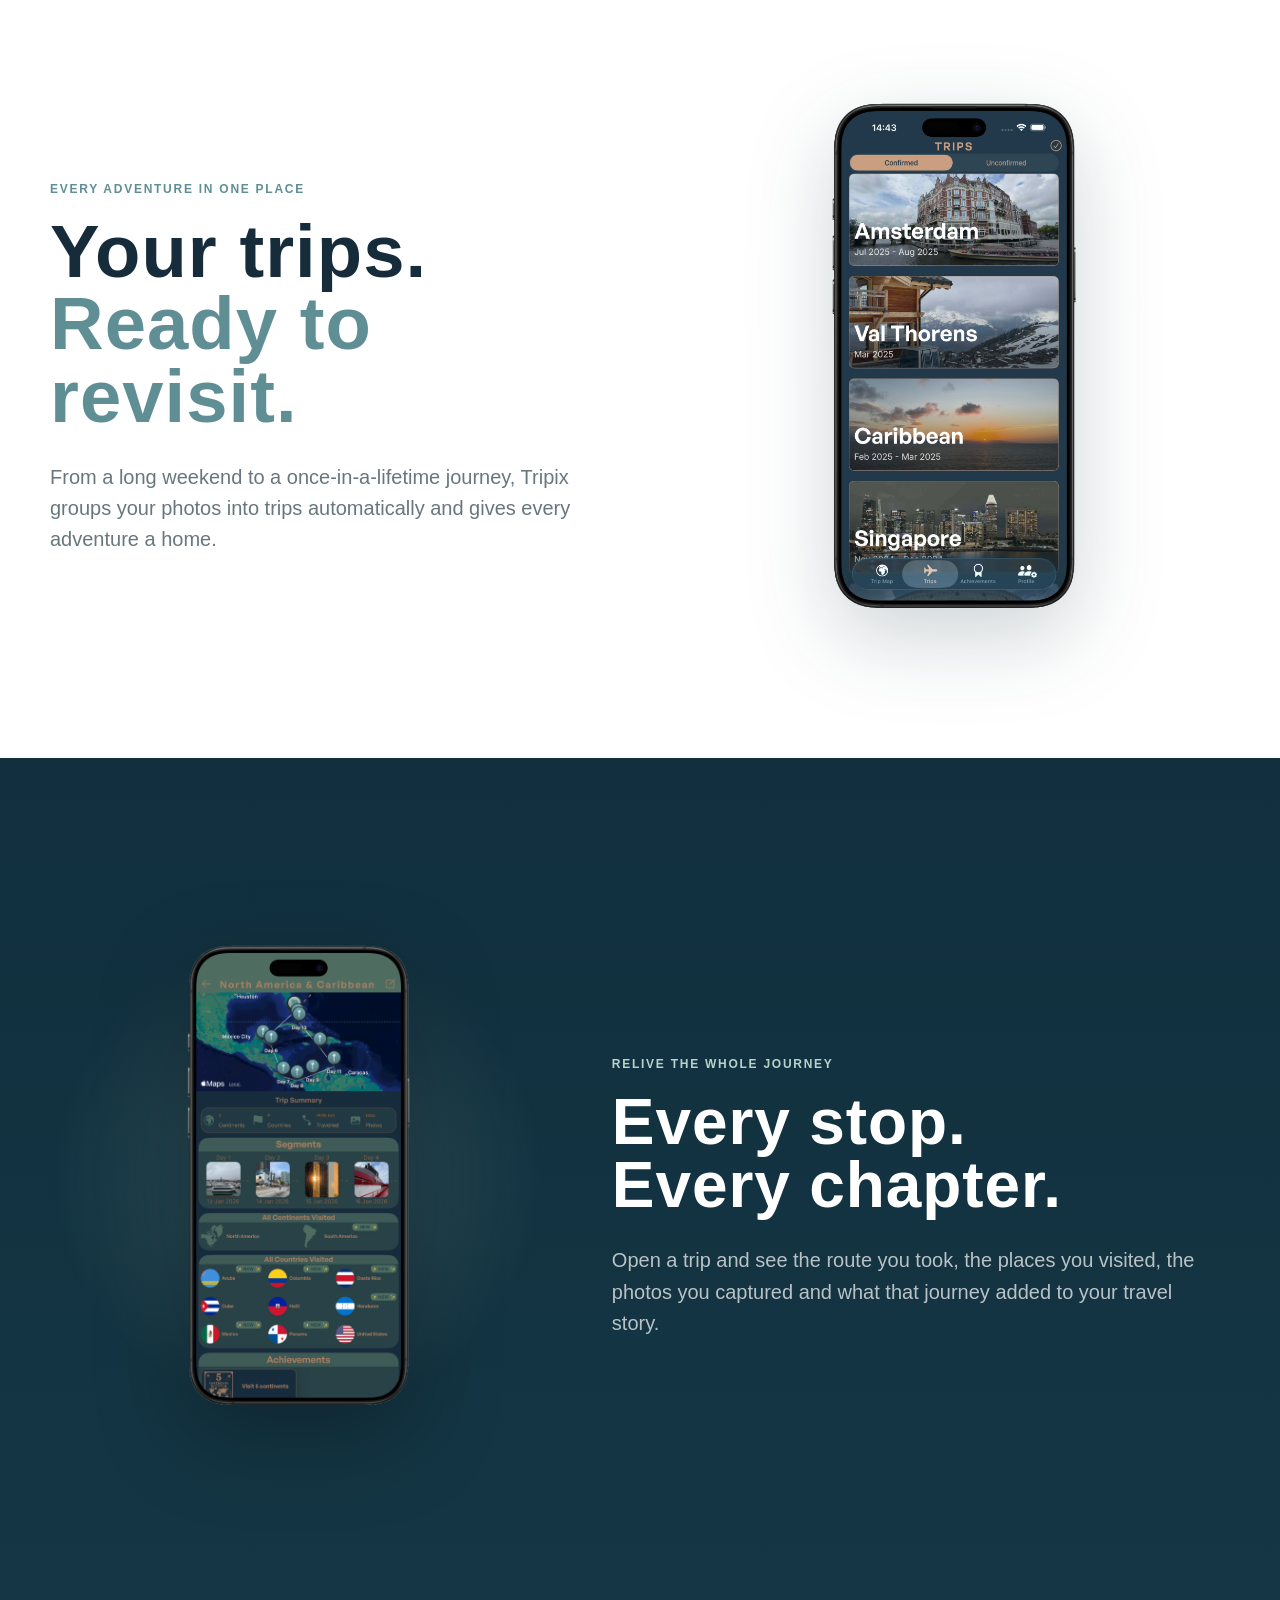
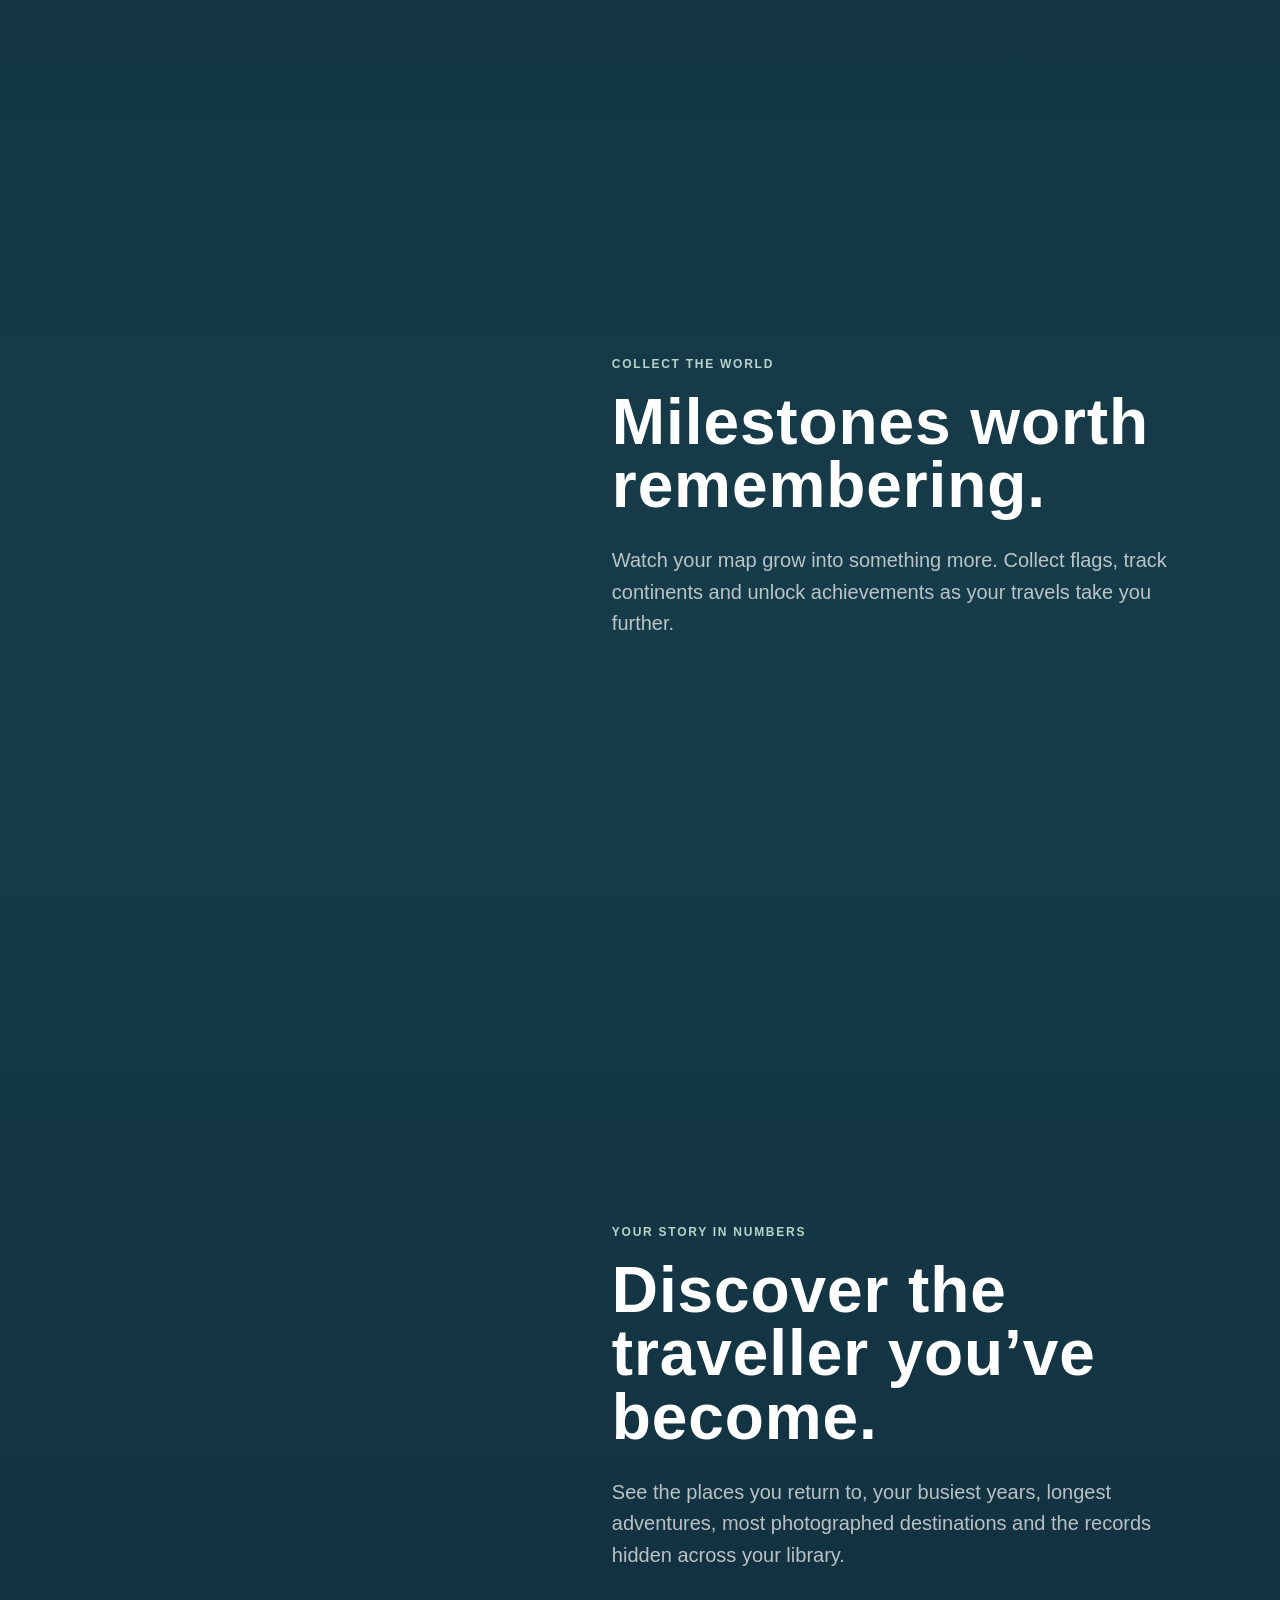
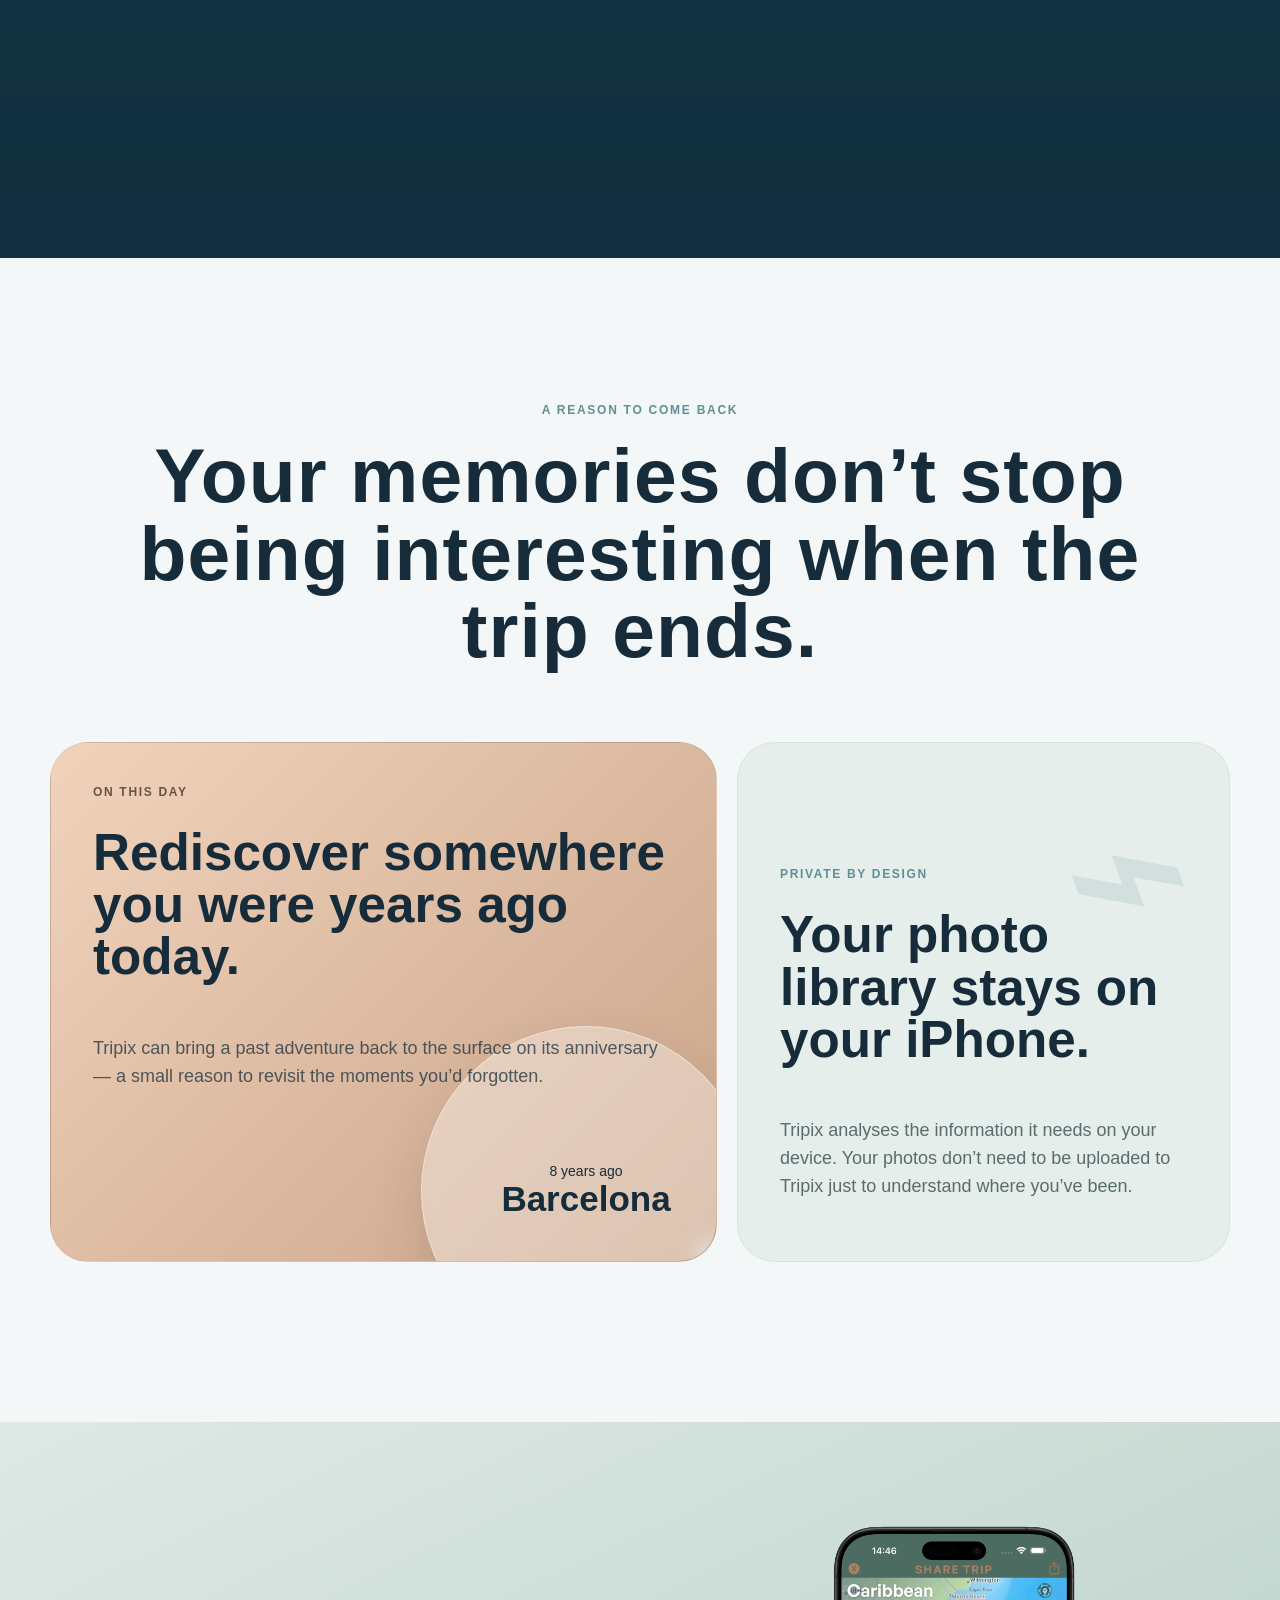
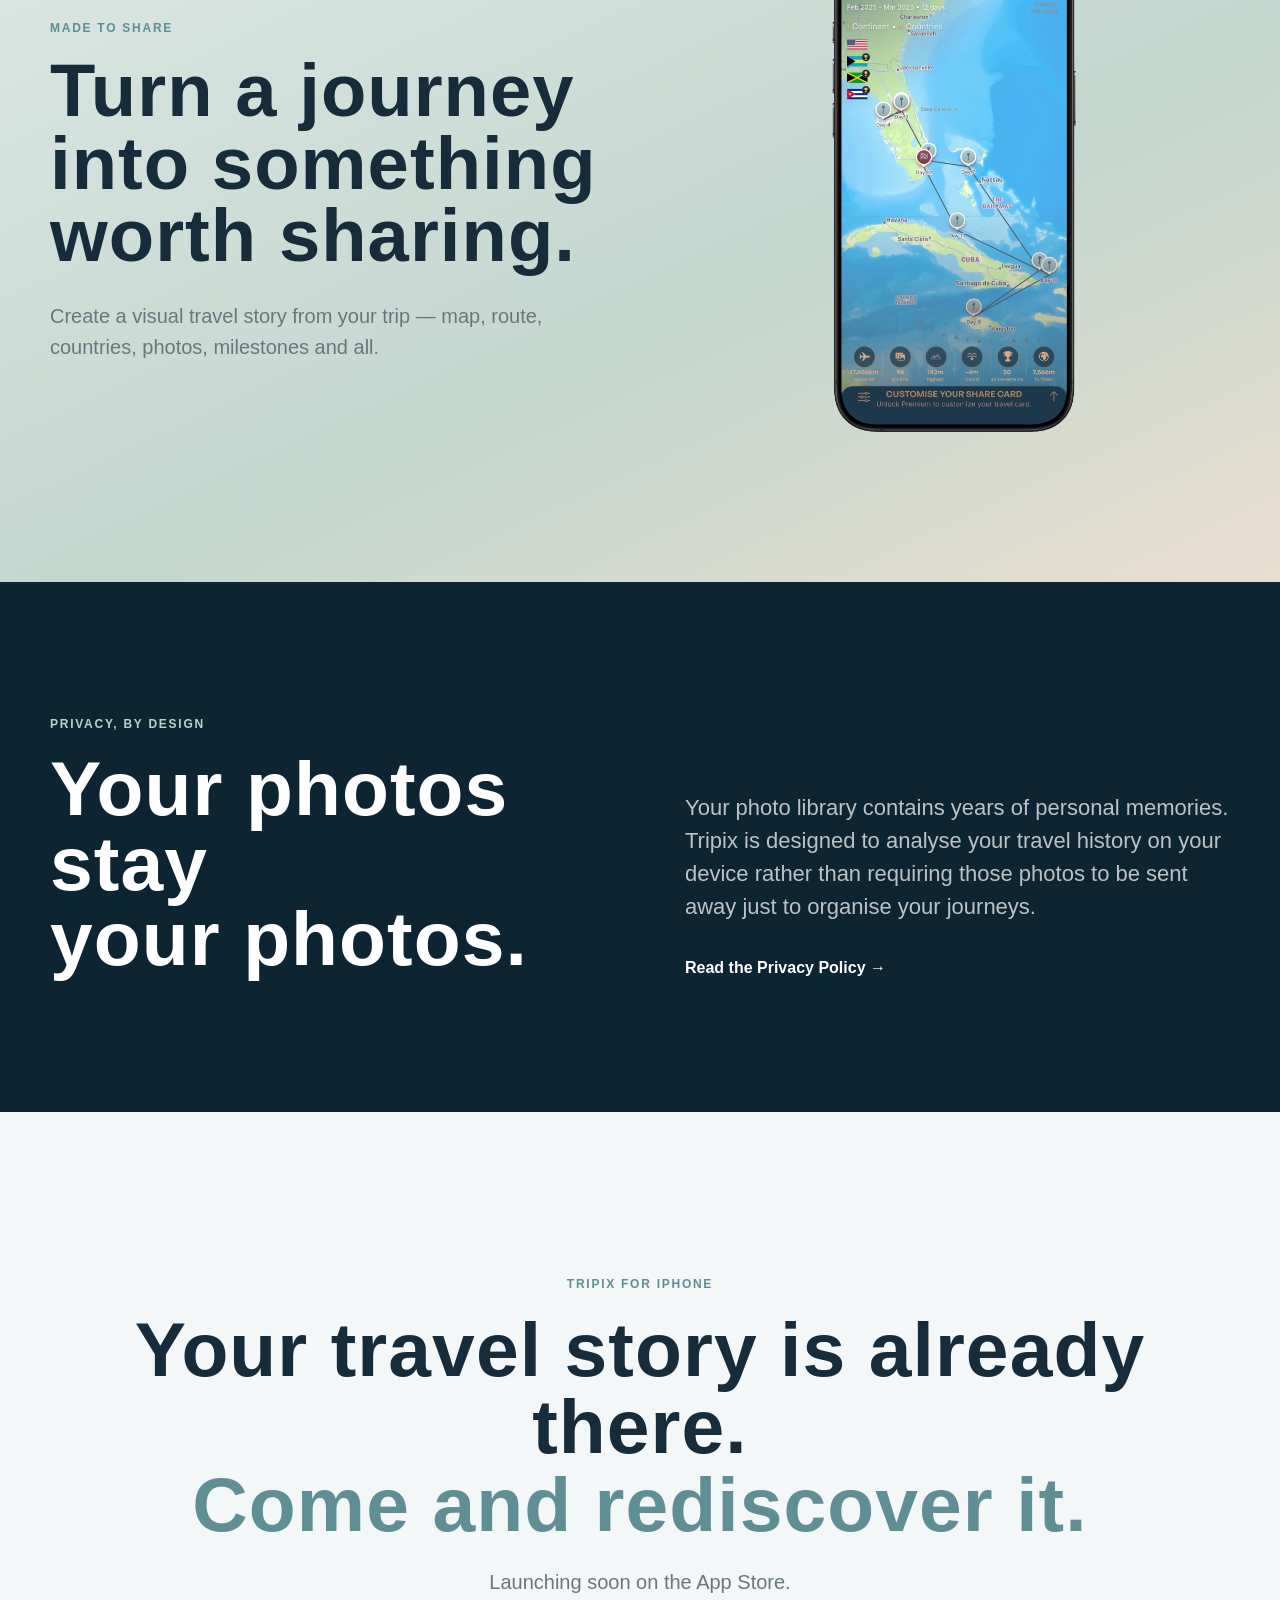
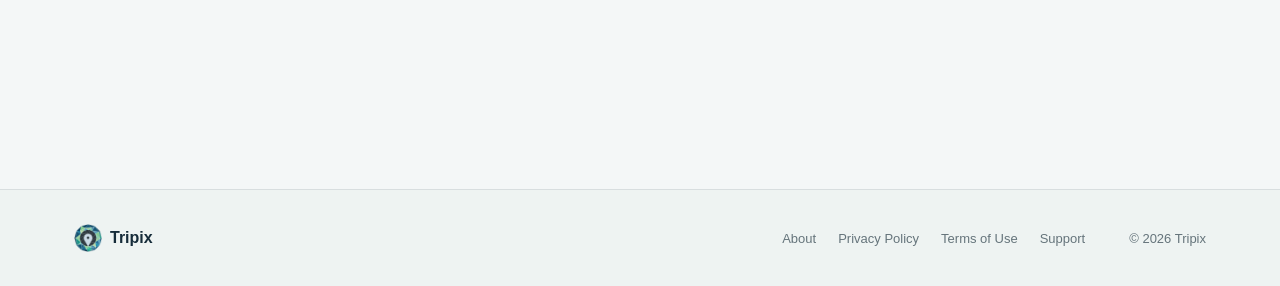
==== commit 1a32b162: "V9 updates" ====
--- a/index.html
+++ b/index.html
@@ -6,9 +6,7 @@
   <meta name="description" content="Tripix turns the memories already in your photo library into a beautiful record of your travels — automatically, privately, and on-device." />
   <meta name="theme-color" content="#eef4f6" />
   <title>Tripix — Turn photos into travel stories</title>
-  <link rel="icon" type="image/png" href="/assets/images/app-icon.png?v=8" />
-  <link rel="shortcut icon" href="/assets/images/app-icon.png?v=8" />
-  <link rel="apple-touch-icon" href="/assets/images/app-icon.png?v=8" />
+  <link rel="icon" type="image/png" href="/assets/images/app-icon.png" />
   <link rel="stylesheet" href="assets/styles.css" />
   <script defer src="assets/site.js"></script>
 </head>
--- a/assets/styles.css
+++ b/assets/styles.css
@@ -1,1592 +1,114 @@
 :root {
-  --bg: #f4f7f7;
-  --surface: #ffffff;
-  --text: #162c3a;
-  --muted: #68777d;
-  --dark: #102a38;
-  --deep: #0d2533;
-  --sage: #94b3a5;
-  --teal: #5f8f95;
-  --sand: #c9a489;
-  --peach: #f1d3bc;
-  --line: rgba(22,44,58,.10);
-  --radius: 34px;
-  --shadow: 0 34px 90px rgba(16,42,56,.18);
+  --bg:#f4f7f7;
+  --surface:#fff;
+  --text:#162c3a;
+  --muted:#68777d;
+  --dark:#102a38;
+  --deep:#0d2533;
+  --sage:#94b3a5;
+  --teal:#5f8f95;
+  --sand:#c9a489;
+  --peach:#f1d3bc;
+  --line:rgba(22,44,58,.10);
+  --site-max:1180px;
+  --page-max:1120px;
+  --legal-max:1020px;
 }
 
-* { box-sizing: border-box; }
-html { scroll-behavior: smooth; }
-body {
-  margin: 0;
-  color: var(--text);
-  background: var(--bg);
-  font-family: -apple-system, BlinkMacSystemFont, "SF Pro Display", "Helvetica Neue", Arial, sans-serif;
-  -webkit-font-smoothing: antialiased;
-  overflow-x: hidden;
+*{box-sizing:border-box}
+html{scroll-behavior:smooth}
+body{
+  margin:0;
+  color:var(--text);
+  background:var(--bg);
+  font-family:-apple-system,BlinkMacSystemFont,"SF Pro Display","Helvetica Neue",Arial,sans-serif;
+  -webkit-font-smoothing:antialiased;
+  overflow-x:clip;
 }
-img { display:block; max-width:100%; }
-a { color: inherit; text-decoration: none; }
-h1,h2,h3,p,figure { margin-top:0; }
+img{display:block;max-width:100%}
+a{color:inherit;text-decoration:none}
+h1,h2,h3,p,figure{margin-top:0}
 
-.site-header {
-  position: fixed;
-  inset: 0 0 auto 0;
-  z-index: 100;
-  border-bottom: 1px solid transparent;
-  transition: background .28s ease, border-color .28s ease;
-}
-.site-header.scrolled {
-  background: rgba(244,247,247,.78);
-  backdrop-filter: saturate(180%) blur(22px);
-  -webkit-backdrop-filter: saturate(180%) blur(22px);
-  border-color: var(--line);
-}
-.nav-wrap {
-  max-width: 1180px;
-  height: 64px;
-  margin: auto;
-  display:flex;
-  align-items:center;
-  gap:30px;
-  padding:0 24px;
-}
-.brand { font-weight:780; letter-spacing:-.035em; font-size:22px; }
-.nav-links { display:flex; gap:28px; margin-left:auto; font-size:14px; }
-.nav-links a { color:#43545c; transition:opacity .2s ease; }
-.nav-links a:hover { opacity:.58; }
-.nav-cta { font-size:13px; padding:9px 14px; border-radius:999px; background:var(--dark); color:white; }
-.nav-cta.is-disabled { opacity:.88; cursor:default; }
+/* Header */
+.site-header{position:fixed;inset:0 0 auto;z-index:100;border-bottom:1px solid transparent;transition:background .28s,border-color .28s}
+.site-header.scrolled{background:rgba(244,247,247,.82);backdrop-filter:saturate(180%) blur(22px);-webkit-backdrop-filter:saturate(180%) blur(22px);border-color:var(--line)}
+.nav-wrap{max-width:var(--site-max);height:64px;margin:auto;display:flex;align-items:center;gap:30px;padding:0 24px}
+.brand{display:flex;align-items:center;gap:9px;font-weight:780;letter-spacing:-.02em;font-size:22px}
+.brand-icon{width:30px;height:30px;object-fit:contain;flex:0 0 30px;border-radius:8px;box-shadow:0 3px 10px rgba(16,42,56,.12)}
+.nav-links{display:flex;gap:28px;margin-left:auto;font-size:14px}.nav-links a{color:#43545c}.nav-links a:hover{opacity:.58}
+.nav-cta{font-size:13px;padding:9px 14px;border-radius:999px;background:var(--dark);color:#fff}.nav-cta.is-disabled{opacity:.88;cursor:default}
 
-.section-pad {
-  padding-left: max(24px, calc((100vw - 1180px)/2));
-  padding-right:max(24px, calc((100vw - 1180px)/2));
-}
-.eyebrow {
-  text-transform:uppercase;
-  letter-spacing:.145em;
-  font-weight:760;
-  font-size:12px;
-  color:var(--teal);
-  margin:0 0 20px;
-}
-.eyebrow.light { color:#b7d3cb; }
+.section-pad{padding-left:max(24px,calc((100vw - var(--site-max))/2));padding-right:max(24px,calc((100vw - var(--site-max))/2))}
+.eyebrow{text-transform:uppercase;letter-spacing:.145em;font-weight:760;font-size:12px;color:var(--teal);margin:0 0 20px}.eyebrow.light{color:#b7d3cb}
 
-.hero {
-  min-height:100vh;
-  display:grid;
-  grid-template-columns: .96fr 1.04fr;
-  align-items:center;
-  padding-top:118px;
-  padding-bottom:50px;
-  overflow:hidden;
-  background:
-    radial-gradient(circle at 76% 55%, rgba(148,179,165,.25), transparent 29%),
-    radial-gradient(circle at 85% 73%, rgba(241,211,188,.22), transparent 24%);
-}
-.hero-copy { position:relative; z-index:3; padding-bottom:40px; }
-h1 {
-  font-size:clamp(58px,7vw,100px);
-  line-height:.91;
-  letter-spacing:-.067em;
-  margin-bottom:30px;
-  max-width:760px;
-}
-h1 span, h2 span { color:var(--teal); }
-.hero-lede {
-  max-width:650px;
-  font-size:clamp(19px,2vw,24px);
-  line-height:1.48;
-  color:var(--muted);
-  letter-spacing:-.023em;
-}
-.hero-actions { display:flex; gap:12px; margin-top:34px; flex-wrap:wrap; }
-.button { padding:14px 20px; border-radius:999px; font-size:15px; font-weight:680; transition:transform .2s ease, opacity .2s ease; }
-.button:hover { transform:translateY(-1px); }
-.button.primary { background:var(--dark); color:white; }
-.button.secondary { background:rgba(255,255,255,.82); border:1px solid var(--line); }
-.hero-stage { min-height:760px; position:relative; display:flex; justify-content:center; align-items:flex-end; }
-.hero-halo { position:absolute; width:600px; height:600px; border-radius:50%; background:radial-gradient(circle, rgba(95,143,149,.25), rgba(95,143,149,0) 70%); filter:blur(4px); }
-.product-shot { margin:0; position:relative; will-change:transform; filter:drop-shadow(0 32px 48px rgba(12,38,51,.20)); }
-.hero-shot { width:min(560px,48vw); transform-origin:50% 100%; }
-.hero-shot img, .trips-shot img, .story-screen img, .share-device img { width:100%; height:auto; }
+/* Marketing typography */
+.hero h1{font-size:clamp(58px,7vw,100px);line-height:.94;letter-spacing:.032em;margin-bottom:30px;max-width:760px}
+h1 span,h2 span{color:var(--teal)}
+.statement h2,.section-heading h2,.split-copy h2,.share-copy h2,.story-step h2,.final-cta h2,.privacy-band h2,.about-hero h1,.subpage .page-head h1{letter-spacing:.014em}
 
-.statement { text-align:center; padding-top:145px; padding-bottom:155px; }
-.statement h2, .section-heading h2 {
-  font-size:clamp(44px,6vw,78px);
-  line-height:1.01;
-  letter-spacing:-.057em;
-  margin:0 auto;
-  max-width:1080px;
-}
-.statement > p:last-child {
-  max-width:760px;
-  margin:32px auto 0;
-  color:var(--muted);
-  font-size:20px;
-  line-height:1.55;
+/* Hero */
+.hero{min-height:860px;display:grid;grid-template-columns:1.08fr .92fr;gap:clamp(36px,5vw,72px);align-items:center;padding-top:118px;padding-bottom:70px;background:radial-gradient(circle at 76% 55%,rgba(148,179,165,.25),transparent 29%),radial-gradient(circle at 85% 73%,rgba(241,211,188,.22),transparent 24%)}
+.hero-copy{position:relative;z-index:3}.hero-lede{max-width:650px;font-size:clamp(19px,2vw,24px);line-height:1.48;color:var(--muted);letter-spacing:-.01em}
+.hero-actions{display:flex;gap:12px;margin-top:34px;flex-wrap:wrap}.button{padding:14px 20px;border-radius:999px;font-size:15px;font-weight:680}.button.primary{background:var(--dark);color:#fff}.button.secondary{background:rgba(255,255,255,.82);border:1px solid var(--line)}
+.hero-stage{min-height:610px;position:relative;display:flex;justify-content:center;align-items:center}.hero-halo{position:absolute;width:480px;height:480px;border-radius:50%;background:radial-gradient(circle,rgba(95,143,149,.25),transparent 70%);filter:blur(4px)}
+.product-shot{margin:0;position:relative;will-change:transform;filter:drop-shadow(0 28px 42px rgba(12,38,51,.20))}.hero-shot{width:min(300px,25vw)}.hero-shot img{width:100%;height:auto}
+
+.statement{text-align:center;padding-top:145px;padding-bottom:155px}.statement h2,.section-heading h2{font-size:clamp(44px,6vw,78px);line-height:1.01;margin:0 auto;max-width:1080px}.statement>p:last-child{max-width:760px;margin:32px auto 0;color:var(--muted);font-size:20px;line-height:1.55}
+
+/* Trips and share feature: phone is vertically centred and lifted slightly. */
+.split-feature,.share-feature{min-height:760px;display:grid;grid-template-columns:1fr 1fr;gap:clamp(48px,6vw,86px);align-items:center;padding-top:76px;padding-bottom:76px}
+.split-feature{background:#fff}.share-feature{background:linear-gradient(155deg,#dfe9e5 0%,#c3d7cf 60%,#e9ddcf 100%)}
+.split-copy,.share-copy{max-width:560px}.split-copy h2,.share-copy h2{font-size:clamp(50px,5.8vw,82px);line-height:.98;margin-bottom:28px}.split-copy>p:last-child,.share-copy>p:last-child{color:var(--muted);font-size:20px;line-height:1.55}
+.trips-shot,.share-device{width:min(270px,23vw);justify-self:center;align-self:center;position:relative;top:-34px;margin:0}.trips-shot img,.share-device img{width:100%;height:auto}
+
+/* Sticky story — one implementation only. No overflow on sticky ancestors. */
+.scroll-story{position:relative;background:linear-gradient(180deg,#112f3e 0%,#173c49 55%,#112f3e 100%);color:#fff}
+.scroll-story-inner{max-width:var(--site-max);margin:0 auto;padding:0 24px;display:grid;grid-template-columns:minmax(320px,.86fr) minmax(420px,1.14fr);gap:clamp(56px,7vw,100px);align-items:start}
+.story-visual{position:-webkit-sticky;position:sticky;top:64px;height:calc(100vh - 64px);min-height:600px;display:flex;align-items:center;justify-content:center}
+.story-glow{position:absolute;width:min(500px,40vw);aspect-ratio:1;border-radius:50%;background:radial-gradient(circle,rgba(148,179,165,.24),transparent 70%)}
+.story-screen{position:absolute;width:min(245px,21vw);margin:0;opacity:0;transform:translateY(24px) scale(.98);transition:opacity .5s ease,transform .5s cubic-bezier(.22,1,.36,1);filter:drop-shadow(0 30px 44px rgba(0,0,0,.28));pointer-events:none}
+.story-screen.active{opacity:1;transform:none}.story-screen img{width:100%;height:auto}.story-copy{position:relative}
+.story-step{min-height:100vh;display:flex;flex-direction:column;justify-content:center;max-width:620px;padding:80px 0;opacity:.28;transform:translateY(12px);transition:opacity .35s ease,transform .35s ease}.story-step.active{opacity:1;transform:none}.story-step h2{font-size:clamp(48px,5vw,76px);line-height:.99;margin-bottom:28px}.story-step>p:last-of-type{color:rgba(255,255,255,.7);font-size:20px;line-height:1.58}.story-inline-screen{display:none}
+
+/* Editorial */
+.insight-strip{padding-top:145px;padding-bottom:160px}.section-heading{text-align:center;max-width:1020px;margin:0 auto 72px}.editorial-grid{display:grid;grid-template-columns:1.15fr .85fr;gap:20px}.editorial-card{min-height:520px;border-radius:38px;overflow:hidden;padding:42px;position:relative;border:1px solid rgba(22,44,58,.06)}.editorial-copy{position:relative;z-index:2}.card-kicker{display:block;font-size:12px;font-weight:760;text-transform:uppercase;letter-spacing:.14em;color:var(--teal);margin-bottom:28px}.editorial-card h3{font-size:clamp(36px,4vw,53px);line-height:1.02;letter-spacing:0;max-width:610px}.editorial-card p{font-size:18px;line-height:1.55;max-width:570px}.memory-card{background:linear-gradient(135deg,#f1d3bc,#c9a489)}.memory-card p{color:rgba(22,44,58,.73)}.memory-card .card-kicker{color:#6f5141}.anniversary-badge{width:330px;height:330px;border-radius:50%;background:rgba(255,255,255,.35);backdrop-filter:blur(10px);-webkit-backdrop-filter:blur(10px);border:1px solid rgba(255,255,255,.4);position:absolute;right:-35px;bottom:-95px;display:flex;flex-direction:column;justify-content:center;align-items:center;box-shadow:0 25px 55px rgba(70,43,29,.14)}.anniversary-badge small{font-size:14px}.anniversary-badge strong{font-size:35px}.private-card{background:#e5eeeb;display:flex;align-items:flex-end}.private-card p{color:#5a6c6d}.privacy-lock{position:absolute;right:40px;top:25px;font-size:210px;line-height:1;color:rgba(95,143,149,.15);transform:rotate(-20deg)}
+
+.privacy-band{background:var(--deep);color:#fff;padding-top:135px;padding-bottom:135px}.privacy-inner{display:grid;grid-template-columns:1fr 1fr;gap:90px;align-items:end}.privacy-band h2{font-size:clamp(54px,6vw,82px);line-height:.98;margin:0}.privacy-copy p{font-size:22px;line-height:1.5;color:rgba(255,255,255,.72)}.privacy-copy a{display:inline-block;margin-top:14px;color:#fff;font-weight:680}
+.final-cta{text-align:center;padding-top:165px;padding-bottom:175px}.final-cta h2{font-size:clamp(44px,6vw,78px);line-height:1.01;margin:0 auto;max-width:1080px}.final-cta>p:last-child{font-size:20px;color:var(--muted);margin-top:28px}
+
+/* Footer */
+.site-footer{border-top:1px solid var(--line);background:#eef3f2}.footer-wrap{max-width:var(--site-max);margin:auto;padding:34px 24px;display:flex;align-items:center;gap:26px;font-size:13px;color:#65747b}.footer-brand{display:flex;align-items:center;gap:8px}.footer-brand img{width:28px;height:28px;object-fit:contain;border-radius:7px}.footer-wrap strong{color:var(--text);font-size:16px}.footer-wrap nav{display:flex;gap:22px;margin-left:auto}.footer-wrap>span{margin-left:18px}
+.reveal{opacity:0;transform:translateY(24px);transition:opacity .7s cubic-bezier(.22,1,.36,1),transform .7s cubic-bezier(.22,1,.36,1)}.reveal.visible{opacity:1;transform:none}
+
+/* Secondary pages */
+.subpage{min-height:calc(100vh - 120px);padding-top:145px;padding-bottom:120px}.subpage.section-pad{width:100%;max-width:none;padding-left:clamp(24px,5vw,72px);padding-right:clamp(24px,5vw,72px)}
+.page-icon{width:92px;height:92px;object-fit:contain;border-radius:22px;box-shadow:0 18px 42px rgba(16,42,56,.16);margin:0 auto 26px}.subpage .page-head{width:min(var(--page-max),100%);max-width:none;margin:0 auto 64px;text-align:center}.subpage .page-head h1{font-size:clamp(52px,6.2vw,86px);line-height:.98;margin-bottom:24px;text-wrap:balance}.subpage .page-head p:last-child{max-width:860px;margin-left:auto;margin-right:auto;font-size:clamp(19px,1.7vw,23px);line-height:1.55;color:var(--muted)}
+
+/* About */
+.about-page .about-hero,.about-page .about-values,.about-page .founder-card{width:min(var(--page-max),100%);margin-left:auto;margin-right:auto}.about-hero{text-align:center;margin-bottom:88px}.about-icon{width:150px;height:150px;object-fit:contain;border-radius:34px;box-shadow:0 28px 64px rgba(16,42,56,.16);margin:0 auto 36px}.about-hero h1{font-size:clamp(56px,8vw,98px);line-height:.96;margin-bottom:32px;text-align:center}.about-hero .about-lede{font-size:28px;color:#8f6247}.about-hero>p{max-width:980px;margin-left:auto;margin-right:auto;font-size:21px;line-height:1.65;color:var(--muted)}.about-hero h2{max-width:1000px;margin:54px auto 32px;font-size:clamp(32px,4.5vw,54px);line-height:1.1}.about-values{background:linear-gradient(135deg,#173c49,#102a38);color:#fff;border-radius:38px;padding:64px 68px;display:grid;grid-template-columns:1fr 1fr;gap:70px;margin-bottom:24px}.about-values h2{font-size:52px;margin:0}.about-values>p{color:rgba(255,255,255,.72);font-size:21px;line-height:1.6;margin:auto 0}.founder-card{background:#fff;border:1px solid var(--line);border-radius:38px;padding:70px 76px;text-align:center;margin-bottom:120px}.founder-card h2{font-size:64px;color:var(--teal);margin:10px 0 24px}.founder-card p{max-width:920px;margin:0 auto 28px;font-size:20px;line-height:1.65;color:#8f6247}.founder-intro{font-size:26px!important}.built-in{margin-top:70px;color:var(--teal);font-size:20px}
+
+/* Support landing */
+.support-page .page-head,.support-page .support-guides,.support-page .faq-section,.support-page .contact-card{width:min(var(--page-max),100%);margin-left:auto;margin-right:auto}.support-page .page-head{text-align:center}.support-page .page-head .page-icon{margin-left:auto;margin-right:auto}.support-guides{margin-top:30px;margin-bottom:108px}.section-heading.compact{margin-bottom:42px}.support-guides .section-heading,.faq-section .section-heading{text-align:center;max-width:940px;margin-left:auto;margin-right:auto}.guide-grid{display:grid;grid-template-columns:repeat(2,minmax(0,1fr));gap:22px}.guide-card{background:linear-gradient(145deg,#fff,#f8fbfa);border:1px solid var(--line);border-radius:30px;padding:38px;min-height:300px;display:flex;flex-direction:column;transition:transform .22s,box-shadow .22s}.guide-card:hover{transform:translateY(-4px);box-shadow:0 24px 60px rgba(16,42,56,.10)}.guide-number{font-size:12px;font-weight:800;letter-spacing:.15em;color:var(--sage);margin-bottom:auto}.guide-card h3{font-size:clamp(30px,3vw,38px);letter-spacing:0;margin:28px 0 12px}.guide-card p{color:var(--muted);line-height:1.55}.guide-link{font-weight:700;color:var(--teal);margin-top:14px}.faq-section{margin-bottom:100px}.faq-category{margin-bottom:44px}.faq-category h3{font-size:24px;margin-bottom:12px;color:var(--teal)}.faq-category details{background:#fff;border:1px solid var(--line);border-radius:20px;padding:0 24px;margin:10px 0}.faq-category summary{cursor:pointer;padding:22px 0;font-size:18px;font-weight:720;list-style:none}.faq-category summary::-webkit-details-marker{display:none}.faq-category summary::after{content:'+';float:right;color:var(--teal);font-size:22px}.faq-category details[open] summary::after{content:'–'}.faq-category details p{color:var(--muted);line-height:1.6;padding:0 34px 22px 0}.contact-card{margin-top:70px;background:var(--dark);color:#fff;border-radius:30px;padding:38px}.contact-card p{color:rgba(255,255,255,.7);font-size:18px}.contact-card a{font-weight:700}
+
+/* Support article pages */
+.guide-page .back-link,.guide-page .page-head,.guide-page .guide-stack{width:min(var(--page-max),100%);margin-left:auto;margin-right:auto}.back-link{display:block;margin:0 auto 28px;font-weight:700;color:var(--teal);text-align:left}.guide-page .page-head{text-align:center}.guide-page .page-head p:last-child{margin-left:auto;margin-right:auto;max-width:900px}.guide-stack{display:grid;grid-template-columns:repeat(2,minmax(0,1fr));gap:22px;margin-bottom:110px}.guide-section{min-width:0;background:#fff;border:1px solid var(--line);border-radius:32px;padding:42px 44px;box-shadow:0 18px 50px rgba(16,42,56,.055)}.guide-stack .guide-section:last-child:nth-child(odd){grid-column:1/-1}.guide-kicker{margin:0 0 8px;font-size:13px;font-weight:800;text-transform:uppercase;letter-spacing:.13em;color:var(--sage)}.guide-section h2{font-size:clamp(28px,2.5vw,36px);line-height:1.08;margin-bottom:18px;color:#8f6247}.guide-body p,.guide-body li{color:var(--muted);font-size:18px;line-height:1.66}.guide-body ul{padding-left:22px}.guide-body strong{color:#8f6247}
+
+/* Legal */
+.legal-page .page-head,.legal-page .privacy-hero-card,.legal-page .legal-stack{width:min(var(--legal-max),100%);margin-left:auto;margin-right:auto}.legal-page .page-head{text-align:center}.legal-meta{display:inline-flex;align-items:center;gap:8px;padding:8px 13px;border-radius:999px;background:#e5eeeb;color:#53636b!important;font-size:14px!important;font-weight:650}.privacy-hero-card{margin-bottom:24px;padding:54px 58px;border-radius:34px;color:#fff;background:linear-gradient(135deg,#173c49,#102a38);display:grid;grid-template-columns:.8fr 1.2fr;gap:56px;align-items:center}.privacy-hero-card h2{font-size:clamp(38px,4.2vw,58px);line-height:1;margin:0}.privacy-hero-card p{margin:0;color:rgba(255,255,255,.74);font-size:20px;line-height:1.6}.legal-stack{display:grid;gap:20px}.legal-section{background:#fff;border:1px solid var(--line);border-radius:30px;padding:42px 48px;box-shadow:0 14px 44px rgba(16,42,56,.045)}.legal-section h2{font-size:clamp(27px,2.4vw,34px);line-height:1.15;margin-bottom:18px}.legal-section p,.legal-section li{color:var(--muted);font-size:18px;line-height:1.72}.legal-section ul{padding-left:22px;margin:14px 0 18px}.legal-section a{color:var(--teal);text-decoration:underline;text-underline-offset:3px}
+
+@media(max-width:980px){
+  .hero{min-height:auto;grid-template-columns:1fr;text-align:center;padding-top:135px;padding-bottom:86px}.hero-copy{max-width:780px;margin:auto}.hero-lede{margin-left:auto;margin-right:auto}.hero-actions{justify-content:center}.hero-stage{min-height:0;padding-top:42px}.hero-shot{width:min(235px,48vw)}
+  .split-feature,.share-feature{min-height:auto;grid-template-columns:1fr;text-align:center;padding-top:92px;padding-bottom:84px}.split-copy,.share-copy{max-width:760px;margin:auto}.trips-shot,.share-device{width:min(220px,48vw);top:0;margin-top:18px}
+  .scroll-story{padding:74px 0 88px}.scroll-story-inner{display:block;padding:0 clamp(20px,5vw,48px)}.story-visual{display:none}.story-copy{padding:0}.story-step,.story-step.active{min-height:0;max-width:760px;margin:0 auto 28px;padding:48px clamp(24px,5vw,48px) 0;text-align:center;opacity:1;transform:none;border-radius:32px;background:rgba(255,255,255,.035);border:1px solid rgba(255,255,255,.08);overflow:hidden}.story-inline-screen{display:block;width:min(205px,46vw);margin:36px auto -28px;filter:drop-shadow(0 26px 38px rgba(0,0,0,.24))}.story-inline-screen img{width:100%;height:auto}
+  .editorial-grid{grid-template-columns:1fr}.privacy-inner{grid-template-columns:1fr;gap:40px}.guide-stack{grid-template-columns:1fr}.guide-stack .guide-section:last-child:nth-child(odd){grid-column:auto}.privacy-hero-card{grid-template-columns:1fr;gap:22px;padding:42px}
 }
 
-.split-feature {
-  min-height:1050px;
-  display:grid;
-  grid-template-columns:.9fr 1.1fr;
-  gap:80px;
-  align-items:center;
-  overflow:hidden;
-  background:#fff;
-  padding-top:110px;
-}
-.split-copy { max-width:520px; align-self:center; }
-.split-copy h2, .share-copy h2 {
-  font-size:clamp(50px,5.8vw,82px);
-  line-height:.96;
-  letter-spacing:-.06em;
-  margin-bottom:28px;
-}
-.split-copy > p:last-child, .share-copy > p:last-child {
-  color:var(--muted);
-  font-size:20px;
-  line-height:1.55;
-}
-.trips-shot { width:min(620px,51vw); justify-self:center; align-self:end; margin-bottom:-80px; }
-
-.scroll-story {
-  position:relative;
-  background:linear-gradient(180deg,#112f3e 0%,#173c49 55%,#112f3e 100%);
-  color:white;
-}
-.scroll-story-inner {
-  display:grid;
-  grid-template-columns:1.04fr .96fr;
-  gap:90px;
-  align-items:start;
-}
-.story-visual {
-  position:sticky;
-  top:64px;
-  height:calc(100vh - 64px);
-  min-height:680px;
-  display:flex;
-  align-items:flex-end;
-  justify-content:center;
-  overflow:hidden;
-}
-.story-glow {
-  position:absolute;
-  width:620px;
-  height:620px;
-  bottom:2%;
-  border-radius:50%;
-  background:radial-gradient(circle,rgba(148,179,165,.24),rgba(148,179,165,0) 70%);
-}
-.story-screen {
-  position:absolute;
-  bottom:-40px;
-  width:min(550px,46vw);
-  margin:0;
-  opacity:0;
-  transform:translateY(45px) scale(.965);
-  transition:opacity .72s cubic-bezier(.22,1,.36,1), transform .72s cubic-bezier(.22,1,.36,1);
-  filter:drop-shadow(0 36px 50px rgba(0,0,0,.28));
-  pointer-events:none;
-}
-.story-screen.active { opacity:1; transform:translateY(0) scale(1); }
-.story-copy { position:relative; }
-.story-step {
-  min-height:100vh;
-  display:flex;
-  flex-direction:column;
-  justify-content:center;
-  max-width:530px;
-  opacity:.32;
-  transform:translateY(16px);
-  transition:opacity .45s ease, transform .45s ease;
-}
-.story-step.active { opacity:1; transform:none; }
-.story-step h2 {
-  font-size:clamp(52px,6vw,86px);
-  line-height:.94;
-  letter-spacing:-.06em;
-  margin-bottom:28px;
-}
-.story-step > p:last-child {
-  color:rgba(255,255,255,.69);
-  font-size:20px;
-  line-height:1.58;
+@media(max-width:720px){
+  .nav-links{display:none}.nav-cta{margin-left:auto}.brand span{display:none}.brand-icon{width:32px;height:32px;flex-basis:32px}.subpage.section-pad{padding-left:20px;padding-right:20px}.hero h1{letter-spacing:.034em}.hero-shot{width:min(205px,56vw)}.trips-shot,.share-device{width:min(195px,55vw)}.story-inline-screen{width:min(185px,53vw)}
+  .statement{padding-top:105px;padding-bottom:110px}.insight-strip{padding-top:105px;padding-bottom:110px}.editorial-card{padding:30px;border-radius:30px;min-height:460px}.anniversary-badge{width:270px;height:270px;right:-65px;bottom:-70px}.privacy-band{padding-top:95px;padding-bottom:95px}.footer-wrap{align-items:flex-start;flex-direction:column}.footer-wrap nav{margin-left:0;flex-wrap:wrap}.footer-wrap>span{margin-left:0}
+  .about-values{grid-template-columns:1fr;gap:24px;padding:38px 28px}.founder-card{padding:42px 24px}.guide-grid{grid-template-columns:1fr}.guide-section,.legal-section{padding:30px 26px}.guide-body p,.guide-body li,.legal-section p,.legal-section li{font-size:17px}.privacy-hero-card{padding:32px 28px;border-radius:28px}.page-icon{width:76px;height:76px;border-radius:18px}
 }
 
-.insight-strip { padding-top:145px; padding-bottom:160px; }
-.section-heading { text-align:center; max-width:1020px; margin:0 auto 72px; }
-.editorial-grid { display:grid; grid-template-columns:1.15fr .85fr; gap:20px; }
-.editorial-card {
-  min-height:520px;
-  border-radius:38px;
-  overflow:hidden;
-  padding:42px;
-  position:relative;
-  border:1px solid rgba(22,44,58,.06);
-}
-.editorial-copy { position:relative; z-index:2; }
-.card-kicker {
-  display:block;
-  font-size:12px;
-  font-weight:760;
-  text-transform:uppercase;
-  letter-spacing:.14em;
-  color:var(--teal);
-  margin-bottom:28px;
-}
-.editorial-card h3 { font-size:clamp(36px,4vw,53px); line-height:1.02; letter-spacing:-.05em; max-width:610px; }
-.editorial-card p { font-size:18px; line-height:1.55; max-width:570px; }
-.memory-card { background:linear-gradient(135deg,#f1d3bc 0%,#c9a489 100%); }
-.memory-card p { color:rgba(22,44,58,.73); }
-.memory-card .card-kicker { color:#6f5141; }
-.anniversary-badge {
-  width:330px;
-  height:330px;
-  border-radius:50%;
-  background:rgba(255,255,255,.35);
-  backdrop-filter:blur(10px);
-  -webkit-backdrop-filter:blur(10px);
-  border:1px solid rgba(255,255,255,.4);
-  position:absolute;
-  right:-35px;
-  bottom:-95px;
-  display:flex;
-  flex-direction:column;
-  justify-content:center;
-  align-items:center;
-  box-shadow:0 25px 55px rgba(70,43,29,.14);
-}
-.anniversary-badge small { font-size:14px; }
-.anniversary-badge strong { font-size:35px; letter-spacing:-.05em; }
-.private-card { background:#e5eeeb; display:flex; align-items:flex-end; }
-.private-card p { color:#5a6c6d; }
-.privacy-lock {
-  position:absolute;
-  right:40px;
-  top:25px;
-  font-size:210px;
-  line-height:1;
-  color:rgba(95,143,149,.15);
-  transform:rotate(-20deg);
-}
+@media(max-width:520px){.nav-cta{display:none}.nav-wrap{height:58px}.brand{font-size:20px}.hero h1{letter-spacing:.036em}.hero-shot{width:min(185px,58vw)}.trips-shot,.share-device{width:min(180px,57vw)}.story-inline-screen{width:min(170px,55vw)}}
 
-.share-feature {
-  min-height:1020px;
-  background:linear-gradient(155deg,#dfe9e5 0%,#c3d7cf 60%,#e9ddcf 100%);
-  display:grid;
-  grid-template-columns:.88fr 1.12fr;
-  gap:80px;
-  align-items:center;
-  overflow:hidden;
-  padding-top:110px;
-}
-.share-copy { max-width:520px; }
-.share-device { width:min(620px,52vw); justify-self:center; align-self:end; margin-bottom:-110px; }
-
-.privacy-band { background:var(--deep); color:white; padding-top:135px; padding-bottom:135px; }
-.privacy-inner { display:grid;grid-template-columns:1fr 1fr;gap:90px;align-items:end; }
-.privacy-band h2 { font-size:clamp(54px,6vw,82px);line-height:.96;letter-spacing:-.06em;margin:0; }
-.privacy-copy p { font-size:22px;line-height:1.5;color:rgba(255,255,255,.72); }
-.privacy-copy a { display:inline-block;margin-top:14px;color:white;font-weight:680; }
-
-.final-cta { text-align:center;padding-top:165px;padding-bottom:175px; }
-.final-cta h2 { font-size:clamp(44px,6vw,78px);line-height:1.01;letter-spacing:-.057em;margin:0 auto;max-width:1080px; }
-.final-cta > p:last-child { font-size:20px;color:var(--muted);margin-top:28px; }
-
-.site-footer { border-top:1px solid var(--line); background:#eef3f2; }
-.footer-wrap { max-width:1180px;margin:auto;padding:34px 24px;display:flex;align-items:center;gap:26px;font-size:13px;color:#65747b; }
-.footer-wrap strong{color:var(--text);font-size:16px}.footer-wrap nav{display:flex;gap:22px;margin-left:auto}.footer-wrap > span{margin-left:18px}
-
-.reveal { opacity:0; transform:translateY(28px); transition:opacity .8s cubic-bezier(.22,1,.36,1),transform .8s cubic-bezier(.22,1,.36,1); }
-.reveal.visible { opacity:1;transform:none; }
-
-/* subpages */
-.subpage { min-height:100vh; padding-top:145px; padding-bottom:120px; }
-.subpage .page-head { max-width:850px; margin-bottom:70px; }
-.subpage h1 { font-size:clamp(52px,7vw,88px); }
-.subpage .page-head p { font-size:21px;line-height:1.5;color:var(--muted); }
-.content-card { max-width:900px;background:white;border-radius:30px;padding:42px;margin-bottom:18px;border:1px solid rgba(22,44,58,.06); }
-.content-card h2 { font-size:26px;letter-spacing:-.03em;margin-bottom:14px; }
-.content-card p,.content-card li { color:#53636b;line-height:1.65;font-size:16px; }
-.content-card a { color:var(--teal);font-weight:650; }
-.faq-grid { display:grid;gap:14px;max-width:920px; }
-details { background:white;border:1px solid rgba(22,44,58,.07);border-radius:20px;padding:0 22px; }
-summary { cursor:pointer;list-style:none;padding:23px 0;font-weight:700;font-size:17px; }
-summary::-webkit-details-marker{display:none}details p{color:var(--muted);line-height:1.6;padding:0 0 22px;margin:0; }
-.contact-card { margin-top:36px;max-width:920px;background:var(--dark);color:white;border-radius:30px;padding:38px; }
-.contact-card p{color:rgba(255,255,255,.7);font-size:18px}.contact-card a{font-weight:700}
-
-@media (max-width: 940px) {
-  .hero { grid-template-columns:1fr; text-align:center; padding-top:140px; }
-  .hero-copy { max-width:780px; margin:auto; padding-bottom:0; }
-  .hero-lede{margin-left:auto;margin-right:auto}.hero-actions{justify-content:center}
-  .hero-stage { min-height:700px; }
-  .hero-shot { width:min(570px,72vw); }
-  .split-feature { grid-template-columns:1fr; text-align:center; gap:20px; padding-top:110px; }
-  .split-copy { max-width:760px; margin:auto; }
-  .trips-shot { width:min(570px,75vw); margin-top:35px; }
-  .scroll-story-inner { grid-template-columns:1fr; gap:0; padding-left:0; padding-right:0; }
-  .story-visual { top:58px; height:58vh; min-height:520px; z-index:2; background:linear-gradient(180deg,#112f3e 88%,rgba(17,47,62,0)); }
-  .story-screen { width:min(430px,62vw); bottom:-20px; }
-  .story-copy { padding:0 max(24px, calc((100vw - 760px)/2)); }
-  .story-step { min-height:72vh; text-align:center; margin:auto; max-width:720px; padding-top:90px; }
-  .editorial-grid { grid-template-columns:1fr; }
-  .editorial-card { min-height:480px; }
-  .share-feature { grid-template-columns:1fr; text-align:center; gap:20px; }
-  .share-copy { max-width:760px; margin:auto; }
-  .share-device { width:min(570px,76vw); margin-top:30px; }
-  .privacy-inner { grid-template-columns:1fr;gap:40px; }
-}
-
-@media (max-width: 720px) {
-  .nav-links { display:none; }
-  .nav-cta { margin-left:auto; }
-  .hero { padding-top:120px; }
-  .hero-stage { min-height:590px; }
-  .hero-shot { width:min(470px,94vw); }
-  .statement { padding-top:105px; padding-bottom:110px; }
-  .split-feature { min-height:auto; padding-top:95px; }
-  .trips-shot { width:min(480px,94vw); margin-bottom:-55px; }
-  .story-visual { min-height:460px; height:54vh; }
-  .story-screen { width:min(390px,86vw); }
-  .story-step { min-height:76vh; padding:95px 24px 40px; }
-  .insight-strip { padding-top:105px; padding-bottom:110px; }
-  .editorial-card { padding:30px; border-radius:30px; min-height:460px; }
-  .anniversary-badge { width:270px; height:270px; right:-65px; bottom:-70px; }
-  .share-feature { min-height:auto; padding-top:95px; }
-  .share-device { width:min(480px,94vw); margin-bottom:-60px; }
-  .privacy-band{padding-top:95px;padding-bottom:95px}
-  .footer-wrap{align-items:flex-start;flex-direction:column}.footer-wrap nav{margin-left:0;flex-wrap:wrap}.footer-wrap>span{margin-left:0}
-  .content-card{padding:26px}.subpage{padding-top:110px}.subpage .page-head{margin-bottom:40px}
-}
-
-@media (max-width: 520px) {
-  .nav-cta{display:none}.nav-wrap{height:58px}.brand{font-size:20px}
-  .hero { padding-top:104px; }
-  .hero-stage { min-height:520px; }
-  .statement > p:last-child, .split-copy > p:last-child, .share-copy > p:last-child, .story-step > p:last-child { font-size:18px; }
-  .story-visual { top:58px; min-height:420px; height:49vh; }
-  .story-screen { width:min(350px,92vw); }
-  .editorial-card h3 { font-size:34px; }
-  .editorial-card p { font-size:17px; }
-  .privacy-copy p { font-size:19px; }
-}
-
-@media (prefers-reduced-motion: reduce) {
-  html { scroll-behavior:auto; }
-  *,*::before,*::after { animation:none!important;transition:none!important; }
-  .reveal { opacity:1;transform:none; }
-  .story-screen { display:none; opacity:1; transform:none; }
-  .story-screen.active { display:block; }
-  .story-step { opacity:1; transform:none; }
-}
-
-
-/* V3 — brand, support, legal and about pages */
-.brand { display:flex; align-items:center; gap:9px; }
-.brand-icon { width:30px; height:30px; border-radius:8px; box-shadow:0 3px 10px rgba(16,42,56,.12); }
-.footer-brand { display:flex; align-items:center; gap:8px; }
-.footer-brand img { width:28px; height:28px; border-radius:7px; }
-.page-icon { width:92px; height:92px; border-radius:22px; box-shadow:0 18px 42px rgba(16,42,56,.16); margin:0 auto 26px; }
-.support-page .page-head, .legal-page .page-head { text-align:center; }
-.section-heading.compact { margin-bottom:42px; }
-.section-heading.compact h2 { font-size:clamp(38px,5vw,64px); }
-.support-guides { margin:30px 0 120px; }
-.guide-grid { display:grid; grid-template-columns:repeat(2,minmax(0,1fr)); gap:20px; }
-.guide-card { background:#fff; border:1px solid var(--line); border-radius:30px; padding:34px; min-height:285px; display:flex; flex-direction:column; transition:transform .22s ease, box-shadow .22s ease; }
-.guide-card:hover { transform:translateY(-4px); box-shadow:0 24px 60px rgba(16,42,56,.10); }
-.guide-number { font-size:12px; font-weight:800; letter-spacing:.15em; color:var(--sage); margin-bottom:auto; }
-.guide-card h3 { font-size:32px; letter-spacing:-.04em; margin:28px 0 12px; }
-.guide-card p { color:var(--muted); line-height:1.55; }
-.guide-link { font-weight:700; color:var(--teal); margin-top:14px; }
-.faq-section { max-width:920px; margin:0 auto 100px; }
-.faq-category { margin-bottom:44px; }
-.faq-category h3 { font-size:24px; letter-spacing:-.03em; margin-bottom:12px; color:var(--teal); }
-.faq-category details { background:#fff; border:1px solid var(--line); border-radius:20px; padding:0 24px; margin:10px 0; }
-.faq-category summary { cursor:pointer; padding:22px 0; font-size:18px; font-weight:720; list-style:none; }
-.faq-category summary::-webkit-details-marker { display:none; }
-.faq-category summary::after { content:'+'; float:right; color:var(--teal); font-size:22px; }
-.faq-category details[open] summary::after { content:'–'; }
-.faq-category details p { color:var(--muted); line-height:1.6; padding:0 34px 22px 0; }
-.contact-card { margin-top:70px; }
-.legal-stack { max-width:900px; margin:0 auto; display:grid; gap:18px; }
-.legal-section { background:#fff; border:1px solid var(--line); border-radius:26px; padding:34px 38px; }
-.legal-section h2 { font-size:27px; letter-spacing:-.035em; margin-bottom:14px; }
-.legal-section p, .legal-section li { color:var(--muted); line-height:1.65; font-size:17px; }
-.legal-section ul { padding-left:22px; margin-top:10px; }
-.legal-section a { color:var(--teal); text-decoration:underline; text-underline-offset:3px; }
-.about-page { max-width:1180px; margin:auto; }
-.about-hero { text-align:center; max-width:900px; margin:30px auto 120px; }
-.about-icon { width:150px; height:150px; border-radius:34px; box-shadow:0 28px 64px rgba(16,42,56,.16); margin:0 auto 36px; }
-.about-hero h1 { font-size:clamp(56px,8vw,98px); line-height:.92; letter-spacing:-.065em; margin-bottom:32px; }
-.about-hero .about-lede { font-size:28px; color:#8f6247; }
-.about-hero > p { font-size:21px; line-height:1.65; color:var(--muted); }
-.about-hero h2 { font-size:clamp(32px,4.5vw,54px); line-height:1.1; letter-spacing:-.045em; margin:54px 0 32px; }
-.about-values { background:linear-gradient(135deg,#173c49,#102a38); color:white; border-radius:38px; padding:60px; display:grid; grid-template-columns:1fr 1fr; gap:70px; margin-bottom:24px; }
-.about-values h2 { font-size:52px; letter-spacing:-.05em; margin:0; }
-.about-values > p { color:rgba(255,255,255,.72); font-size:21px; line-height:1.6; margin:auto 0; }
-.founder-card { background:#fff; border:1px solid var(--line); border-radius:38px; padding:70px; text-align:center; margin-bottom:120px; }
-.founder-card h2 { font-size:64px; color:var(--teal); letter-spacing:-.055em; margin:10px 0 24px; }
-.founder-card p { max-width:760px; margin:0 auto 28px; font-size:20px; line-height:1.65; color:#8f6247; }
-.founder-intro { font-size:26px!important; }
-.built-in { margin-top:70px; color:var(--teal); font-size:20px; }
-.guide-page { max-width:1020px; margin:auto; }
-.back-link { display:inline-block; margin:10px 0 28px; font-weight:700; color:var(--teal); }
-.guide-page .page-head { max-width:880px; }
-.guide-stack { display:grid; gap:18px; margin-bottom:100px; }
-.guide-section { background:#fff; border:1px solid var(--line); border-radius:28px; padding:38px 42px; }
-.guide-kicker { margin:0 0 8px; font-size:13px; font-weight:800; text-transform:uppercase; letter-spacing:.13em; color:var(--sage); }
-.guide-section h2 { font-size:31px; letter-spacing:-.04em; margin-bottom:16px; color:#8f6247; }
-.guide-body p, .guide-body li { color:var(--muted); font-size:18px; line-height:1.62; }
-.guide-body ul { padding-left:22px; }
-@media (max-width:760px) {
-  .brand span { display:none; }
-  .brand-icon { width:32px; height:32px; }
-  .guide-grid { grid-template-columns:1fr; }
-  .guide-card { min-height:230px; }
-  .about-values { grid-template-columns:1fr; gap:24px; padding:38px 28px; }
-  .about-values h2 { font-size:42px; }
-  .founder-card { padding:42px 24px; }
-  .founder-card h2 { font-size:48px; }
-  .guide-section, .legal-section { padding:28px 24px; }
-  .page-icon { width:76px; height:76px; border-radius:18px; }
-}
-
-
-/* V4 — secondary page system */
-.subpage.section-pad {
-  width: 100%;
-  max-width: 1180px;
-  margin-left: auto;
-  margin-right: auto;
-  padding-left: 24px;
-  padding-right: 24px;
-}
-
-.support-page,
-.guide-page,
-.legal-page,
-.about-page {
-  width: 100%;
-  max-width: 1180px;
-}
-
-.subpage .page-head {
-  max-width: 920px;
-  margin-left: auto;
-  margin-right: auto;
-  margin-bottom: 64px;
-}
-.subpage .page-head h1 {
-  font-size: clamp(52px, 6.2vw, 86px);
-  line-height: .96;
-  letter-spacing: -.06em;
-  margin-bottom: 24px;
-  text-wrap: balance;
-}
-.subpage .page-head p:last-child {
-  max-width: 780px;
-  margin-left: auto;
-  margin-right: auto;
-  font-size: clamp(19px, 1.7vw, 23px);
-  line-height: 1.55;
-}
-
-/* Header/footer brand sizing: keep the high-res source, constrain in CSS. */
-.brand-icon {
-  width: 30px;
-  height: 30px;
-  object-fit: contain;
-  flex: 0 0 30px;
-}
-.footer-brand img {
-  width: 28px;
-  height: 28px;
-  object-fit: contain;
-  flex: 0 0 28px;
-}
-
-/* Support landing */
-.support-page .page-head { max-width: 900px; }
-.support-guides { margin: 30px 0 108px; }
-.guide-grid { gap: 22px; }
-.guide-card {
-  min-height: 300px;
-  padding: 38px;
-  background: linear-gradient(145deg, #fff 0%, #f8fbfa 100%);
-}
-.guide-card h3 { font-size: clamp(30px, 3vw, 38px); }
-.faq-section { max-width: 980px; }
-.faq-category h3 { margin-top: 0; }
-.contact-card { max-width: 980px; margin-left: auto; margin-right: auto; }
-
-/* Help articles */
-.guide-page { max-width: 1180px; }
-.guide-page .back-link { margin-top: 0; }
-.guide-page .page-head { text-align: left; max-width: 980px; margin-left: 0; }
-.guide-page .page-head p:last-child { margin-left: 0; }
-.guide-stack {
-  grid-template-columns: repeat(2, minmax(0, 1fr));
-  gap: 22px;
-  margin-bottom: 110px;
-}
-.guide-section {
-  min-width: 0;
-  padding: 42px 44px;
-  border-radius: 32px;
-  box-shadow: 0 18px 50px rgba(16,42,56,.055);
-}
-.guide-stack .guide-section:last-child:nth-child(odd) { grid-column: 1 / -1; }
-.guide-section h2 {
-  font-size: clamp(28px, 2.5vw, 36px);
-  line-height: 1.08;
-  margin-bottom: 18px;
-}
-.guide-body p,
-.guide-body li {
-  font-size: 18px;
-  line-height: 1.66;
-}
-.guide-body strong { color: #8f6247; }
-
-/* Legal pages */
-.legal-page { max-width: 1120px; }
-.legal-page .page-head { max-width: 940px; }
-.legal-page .page-head h1 { font-size: clamp(54px, 6vw, 82px); }
-.legal-stack {
-  width: 100%;
-  max-width: 980px;
-  gap: 20px;
-}
-.legal-section {
-  padding: 42px 48px;
-  border-radius: 30px;
-  box-shadow: 0 14px 44px rgba(16,42,56,.045);
-}
-.legal-section h2 {
-  font-size: clamp(27px, 2.4vw, 34px);
-  line-height: 1.15;
-  margin-bottom: 18px;
-}
-.legal-section p,
-.legal-section li {
-  font-size: 18px;
-  line-height: 1.72;
-}
-.legal-section p { margin-bottom: 0; }
-.legal-section ul { margin: 14px 0 18px; }
-.legal-meta {
-  display: inline-flex;
-  align-items: center;
-  gap: 8px;
-  padding: 8px 13px;
-  border-radius: 999px;
-  background: #e5eeeb;
-  color: #53636b !important;
-  font-size: 14px !important;
-  font-weight: 650;
-}
-
-/* Privacy hero */
-.privacy-hero-card {
-  max-width: 980px;
-  margin: 0 auto 24px;
-  padding: 54px 58px;
-  border-radius: 34px;
-  color: #fff;
-  background: linear-gradient(135deg, #173c49 0%, #102a38 100%);
-  display: grid;
-  grid-template-columns: .8fr 1.2fr;
-  gap: 56px;
-  align-items: center;
-}
-.privacy-hero-card h2 {
-  font-size: clamp(38px, 4.2vw, 58px);
-  line-height: 1;
-  letter-spacing: -.05em;
-  margin: 0;
-}
-.privacy-hero-card p {
-  margin: 0;
-  color: rgba(255,255,255,.74);
-  font-size: 20px;
-  line-height: 1.6;
-}
-
-/* About */
-.about-page { max-width: 1180px; }
-.about-hero { max-width: 940px; }
-.about-values, .founder-card { width: 100%; }
-
-/* Make short subpages sit naturally above the footer. */
-.subpage { min-height: calc(100vh - 120px); }
-
-@media (max-width: 900px) {
-  .guide-stack { grid-template-columns: 1fr; }
-  .guide-stack .guide-section:last-child:nth-child(odd) { grid-column: auto; }
-  .privacy-hero-card { grid-template-columns: 1fr; gap: 22px; padding: 42px; }
-}
-
-@media (max-width: 720px) {
-  .subpage.section-pad { padding-left: 20px; padding-right: 20px; }
-  .subpage .page-head { margin-bottom: 44px; }
-  .guide-section,
-  .legal-section { padding: 30px 26px; border-radius: 26px; }
-  .guide-body p,
-  .guide-body li,
-  .legal-section p,
-  .legal-section li { font-size: 17px; }
-  .privacy-hero-card { padding: 32px 28px; border-radius: 28px; }
-}
-
-/* ============================================================
-   V5 — responsive product imagery, stable scroll story, and
-   explicit secondary-page alignment/width system
-   ============================================================ */
-
-/* Large display type: retain the tight editorial feel without
-   allowing characters (especially r) to visually collide. */
-.hero h1 { letter-spacing: -0.018em; }
-.statement h2,
-.section-heading h2,
-.final-cta h2 { letter-spacing: -0.022em; }
-.split-copy h2,
-.share-copy h2,
-.story-step h2,
-.privacy-band h2 { letter-spacing: -0.022em; }
-.subpage .page-head h1,
-.about-hero h1 { letter-spacing: -0.022em; }
-
-/* Product imagery: size by available height as well as width so
-   phones never overwhelm a laptop or shorter desktop viewport. */
-.hero-stage {
-  min-height: 640px;
-  height: min(78vh, 760px);
-}
-.hero-shot {
-  width: auto;
-  height: min(70vh, 680px);
-  max-width: 44vw;
-}
-.hero-shot img {
-  height: 100%;
-  width: auto;
-  max-width: 100%;
-  object-fit: contain;
-}
-
-.split-feature {
-  min-height: 820px;
-  padding-top: 90px;
-}
-.trips-shot {
-  width: auto;
-  height: min(68vh, 650px);
-  max-width: 44vw;
-  margin-bottom: -48px;
-}
-.trips-shot img {
-  height: 100%;
-  width: auto;
-  max-width: 100%;
-  object-fit: contain;
-}
-
-.share-feature {
-  min-height: 820px;
-  padding-top: 90px;
-}
-.share-device {
-  width: auto;
-  height: min(68vh, 650px);
-  max-width: 44vw;
-  margin-bottom: -48px;
-}
-.share-device img {
-  height: 100%;
-  width: auto;
-  max-width: 100%;
-  object-fit: contain;
-}
-
-/* Desktop scroll story: one bounded, stable sticky visual. */
-.scroll-story-inner {
-  max-width: 1180px;
-  margin: 0 auto;
-  padding-left: 24px;
-  padding-right: 24px;
-  grid-template-columns: minmax(360px, .9fr) minmax(420px, 1.1fr);
-  gap: clamp(56px, 7vw, 100px);
-}
-.story-visual {
-  top: 64px;
-  height: calc(100vh - 64px);
-  min-height: 600px;
-  align-items: center;
-  overflow: hidden;
-}
-.story-screen {
-  bottom: auto;
-  width: auto;
-  height: min(72vh, 660px);
-  max-width: 42vw;
-  display: flex;
-  align-items: center;
-  justify-content: center;
-  transform: translateY(28px) scale(.975);
-}
-.story-screen img {
-  width: auto;
-  height: 100%;
-  max-width: 100%;
-  object-fit: contain;
-}
-.story-screen.active { transform: translateY(0) scale(1); }
-.story-glow {
-  width: min(540px, 42vw);
-  height: min(540px, 42vw);
-  bottom: 50%;
-  transform: translateY(50%);
-}
-.story-step {
-  min-height: 92vh;
-  max-width: 620px;
-  padding: 80px 0;
-}
-.story-inline-screen { display: none; }
-
-/* Secondary pages: use explicit viewport-aware shells. This avoids
-   inherited homepage padding/max-width rules fighting each other. */
-.subpage.section-pad {
-  max-width: none !important;
-  width: 100% !important;
-  margin: 0 !important;
-  padding-left: clamp(24px, 5vw, 80px) !important;
-  padding-right: clamp(24px, 5vw, 80px) !important;
-}
-
-.subpage .page-head {
-  width: min(1040px, calc(100vw - 96px));
-  max-width: none;
-  margin-left: auto;
-  margin-right: auto;
-}
-.subpage .page-head p:last-child { max-width: 860px; }
-
-/* About */
-.about-page { max-width: none !important; }
-.about-hero {
-  width: min(1080px, calc(100vw - 96px));
-  max-width: none;
-  margin-left: auto;
-  margin-right: auto;
-}
-.about-hero > p {
-  max-width: 930px;
-  margin-left: auto;
-  margin-right: auto;
-}
-.about-hero h2 { max-width: 1000px; margin-left: auto; margin-right: auto; }
-.about-values,
-.founder-card {
-  width: min(1080px, calc(100vw - 96px));
-  max-width: none;
-  margin-left: auto;
-  margin-right: auto;
-}
-.founder-card p { max-width: 880px; }
-
-/* Support landing */
-.support-page { max-width: none !important; }
-.support-page .page-head,
-.support-guides,
-.faq-section,
-.contact-card {
-  width: min(1060px, calc(100vw - 96px));
-  max-width: none;
-  margin-left: auto;
-  margin-right: auto;
-}
-.support-guides { margin-top: 30px; margin-bottom: 108px; }
-.support-guides .section-heading { max-width: 920px; }
-.guide-grid { width: 100%; }
-.contact-card { margin-top: 70px; }
-
-/* Support topic articles */
-.guide-page { max-width: none !important; }
-.guide-page .back-link,
-.guide-page .page-head,
-.guide-page .guide-stack {
-  width: min(1120px, calc(100vw - 96px));
-  max-width: none;
-  margin-left: auto;
-  margin-right: auto;
-}
-.guide-page .back-link { display: block; }
-.guide-page .page-head { text-align: left; }
-.guide-page .page-head p:last-child { margin-left: 0; margin-right: 0; max-width: 850px; }
-.guide-stack { grid-template-columns: repeat(2, minmax(0, 1fr)); }
-.guide-section { min-width: 0; }
-
-/* Legal pages — every element shares the same centre line and width. */
-.legal-page { max-width: none !important; }
-.legal-page .page-head,
-.privacy-hero-card,
-.legal-stack {
-  width: min(1000px, calc(100vw - 96px));
-  max-width: none;
-  margin-left: auto;
-  margin-right: auto;
-}
-.legal-page .page-head { text-align: center; }
-.privacy-hero-card { margin-bottom: 24px; }
-.legal-stack { display: grid; }
-
-/* Laptop sizing */
-@media (max-width: 1180px) {
-  .hero-stage { min-height: 570px; height: 68vh; }
-  .hero-shot { height: min(62vh, 590px); max-width: 42vw; }
-  .trips-shot,
-  .share-device { height: min(60vh, 570px); max-width: 42vw; }
-  .story-screen { height: min(64vh, 570px); max-width: 39vw; }
-  .story-step { min-height: 88vh; }
-}
-
-/* Tablet and mobile: stop using the sticky cross-fade sequence entirely.
-   Each feature becomes a normal self-contained story panel. */
-@media (max-width: 900px) {
-  .hero-stage { min-height: 0; height: auto; padding-top: 40px; }
-  .hero-shot { width: min(390px, 72vw); height: auto; max-width: 100%; }
-  .hero-shot img { width: 100%; height: auto; }
-
-  .split-feature,
-  .share-feature { min-height: auto; }
-  .trips-shot,
-  .share-device {
-    width: min(390px, 72vw);
-    height: auto;
-    max-width: 100%;
-    margin-bottom: -36px;
-  }
-  .trips-shot img,
-  .share-device img { width: 100%; height: auto; }
-
-  .scroll-story { padding: 74px 0 88px; }
-  .scroll-story-inner {
-    display: block;
-    max-width: none;
-    padding: 0 clamp(20px, 5vw, 48px);
-  }
-  .story-visual { display: none; }
-  .story-copy { padding: 0; }
-  .story-step,
-  .story-step.active {
-    min-height: 0;
-    max-width: 760px;
-    margin: 0 auto 28px;
-    padding: 48px clamp(24px, 5vw, 48px) 0;
-    text-align: center;
-    opacity: 1;
-    transform: none;
-    border-radius: 32px;
-    background: rgba(255,255,255,.035);
-    border: 1px solid rgba(255,255,255,.08);
-    overflow: hidden;
-  }
-  .story-inline-screen {
-    display: block;
-    width: min(330px, 72vw);
-    margin: 36px auto -34px;
-    filter: drop-shadow(0 26px 38px rgba(0,0,0,.24));
-  }
-  .story-inline-screen img { width: 100%; height: auto; }
-
-  .guide-stack { grid-template-columns: 1fr; }
-  .guide-stack .guide-section:last-child:nth-child(odd) { grid-column: auto; }
-}
-
-@media (max-width: 720px) {
-  .subpage.section-pad { padding-left: 20px !important; padding-right: 20px !important; }
-  .subpage .page-head,
-  .about-hero,
-  .about-values,
-  .founder-card,
-  .support-page .page-head,
-  .support-guides,
-  .faq-section,
-  .contact-card,
-  .guide-page .back-link,
-  .guide-page .page-head,
-  .guide-page .guide-stack,
-  .legal-page .page-head,
-  .privacy-hero-card,
-  .legal-stack {
-    width: 100%;
-  }
-  .hero-shot,
-  .trips-shot,
-  .share-device { width: min(315px, 82vw); }
-  .story-inline-screen { width: min(290px, 76vw); }
-  .about-values,
-  .founder-card { border-radius: 30px; }
-}
-
-@media (max-width: 520px) {
-  .hero h1,
-  .statement h2,
-  .section-heading h2,
-  .split-copy h2,
-  .share-copy h2,
-  .story-step h2,
-  .final-cta h2,
-  .subpage .page-head h1,
-  .about-hero h1 { letter-spacing: -0.012em; }
-  .hero-shot,
-  .trips-shot,
-  .share-device { width: min(285px, 84vw); }
-  .story-step { padding-left: 22px; padding-right: 22px; }
-  .story-inline-screen { width: min(270px, 78vw); }
-}
-
-/* =========================================================
-   V6 — restrained desktop canvas, stable feature storytelling,
-   smaller product imagery, unified page alignment, readable
-   display tracking.
-   ========================================================= */
-
-:root {
-  --site-max: 1180px;
-  --page-max: 1120px;
-  --legal-max: 1020px;
-}
-
-/* Large display text: remove the over-tight Apple-style tracking.
-   A small positive value prevents r/t combinations visually colliding. */
-.hero h1 {
-  letter-spacing: .008em !important;
-  line-height: .94;
-}
-.statement h2,
-.section-heading h2,
-.split-copy h2,
-.share-copy h2,
-.story-step h2,
-.final-cta h2,
-.about-hero h1,
-.subpage .page-head h1 {
-  letter-spacing: .002em !important;
-}
-.editorial-card h3,
-.about-values h2,
-.founder-card h2,
-.guide-card h3,
-.guide-section h2,
-.legal-section h2 {
-  letter-spacing: 0 !important;
-}
-
-/* Product imagery: deliberately restrained. The previous versions
-   were sized like full-height product posters; V6 treats them as
-   supporting product visuals instead. */
-.hero {
-  min-height: 860px;
-  grid-template-columns: 1.08fr .92fr;
-  gap: clamp(36px, 5vw, 72px);
-}
-.hero-stage {
-  min-height: 610px;
-  height: auto;
-  align-items: center;
-}
-.hero-shot {
-  width: min(390px, 31vw) !important;
-  height: auto !important;
-  max-width: 390px !important;
-}
-.hero-shot img { width: 100% !important; height: auto !important; }
-.hero-halo { width: 480px; height: 480px; }
-
-.split-feature {
-  min-height: 780px;
-  grid-template-columns: 1fr 1fr;
-  gap: clamp(48px, 6vw, 86px);
-  padding-top: 86px;
-}
-.trips-shot {
-  width: min(360px, 29vw) !important;
-  height: auto !important;
-  max-width: 360px !important;
-  margin-bottom: -34px !important;
-  align-self: end;
-}
-.trips-shot img { width: 100% !important; height: auto !important; }
-
-.share-feature {
-  min-height: 780px;
-  grid-template-columns: 1fr 1fr;
-  gap: clamp(48px, 6vw, 86px);
-  padding-top: 86px;
-}
-.share-device {
-  width: min(360px, 29vw) !important;
-  height: auto !important;
-  max-width: 360px !important;
-  margin-bottom: -34px !important;
-}
-.share-device img { width: 100% !important; height: auto !important; }
-
-/* The cross-fading sticky implementation proved sensitive to viewport
-   height and desktop breakpoint changes. V6 uses a stable editorial
-   sequence instead: each story owns its copy and image, with a subtle
-   alternating desktop layout and no scroll-state fighting. */
-.scroll-story { padding: 96px 0; }
-.scroll-story-inner {
-  display: block !important;
-  max-width: var(--site-max) !important;
-  margin: 0 auto !important;
-  padding: 0 24px !important;
-}
-.story-visual { display: none !important; }
-.story-copy { padding: 0 !important; }
-.story-step,
-.story-step.active {
-  min-height: 0 !important;
-  width: 100%;
-  max-width: none !important;
-  margin: 0 0 34px !important;
-  padding: clamp(48px, 6vw, 76px) clamp(42px, 6vw, 74px) 0 !important;
-  display: grid !important;
-  grid-template-columns: minmax(0, 1.08fr) minmax(260px, .72fr);
-  grid-template-areas:
-    "eyebrow image"
-    "title image"
-    "body image";
-  column-gap: clamp(48px, 7vw, 96px);
-  align-items: center;
-  opacity: 1 !important;
-  transform: none !important;
-  border-radius: 34px;
-  border: 1px solid rgba(255,255,255,.08);
-  background: rgba(255,255,255,.035);
-  overflow: hidden;
-}
-.story-step:last-child { margin-bottom: 0 !important; }
-.story-step:nth-child(even) {
-  grid-template-columns: minmax(260px, .72fr) minmax(0, 1.08fr);
-  grid-template-areas:
-    "image eyebrow"
-    "image title"
-    "image body";
-}
-.story-step .eyebrow { grid-area: eyebrow; align-self:end; }
-.story-step h2 {
-  grid-area: title;
-  align-self:center;
-  font-size: clamp(44px, 4.6vw, 68px);
-  line-height: 1.01;
-  margin-bottom: 22px;
-}
-.story-step > p:last-of-type {
-  grid-area: body;
-  align-self:start;
-  max-width: 600px;
-  margin-bottom: 54px;
-}
-.story-inline-screen {
-  grid-area: image;
-  display: block !important;
-  width: min(285px, 24vw) !important;
-  max-width: 285px;
-  margin: 0 auto -34px !important;
-  filter: drop-shadow(0 25px 36px rgba(0,0,0,.24));
-  align-self:end;
-}
-.story-inline-screen img { width: 100%; height: auto; }
-
-/* Unified page shells. Every major block on a secondary page shares
-   the exact same horizontal origin rather than independently centring
-   at slightly different widths. */
-.subpage.section-pad {
-  width: 100% !important;
-  max-width: none !important;
-  padding-left: clamp(24px, 5vw, 72px) !important;
-  padding-right: clamp(24px, 5vw, 72px) !important;
-}
-
-.about-page .about-hero,
-.about-page .about-values,
-.about-page .founder-card {
-  width: min(var(--page-max), 100%) !important;
-  max-width: var(--page-max) !important;
-  margin-left: auto !important;
-  margin-right: auto !important;
-}
-.about-hero { margin-bottom: 88px !important; }
-.about-hero > p { max-width: 980px !important; }
-.about-values { padding: 64px 68px; }
-.founder-card { padding: 70px 76px; }
-.founder-card p { max-width: 920px !important; }
-
-.support-page .page-head,
-.support-page .support-guides,
-.support-page .faq-section,
-.support-page .contact-card {
-  width: min(var(--page-max), 100%) !important;
-  max-width: var(--page-max) !important;
-  margin-left: auto !important;
-  margin-right: auto !important;
-}
-.support-page .page-head { text-align: left !important; }
-.support-page .page-head .page-icon { margin-left: 0; margin-right: 0; }
-.support-page .page-head p:last-child { margin-left: 0; max-width: 820px; }
-.support-guides .section-heading,
-.faq-section .section-heading {
-  text-align: left;
-  max-width: 900px;
-  margin-left: 0;
-  margin-right: 0;
-}
-.guide-grid { grid-template-columns: repeat(2, minmax(0,1fr)); }
-
-.guide-page .back-link,
-.guide-page .page-head,
-.guide-page .guide-stack {
-  width: min(var(--page-max), 100%) !important;
-  max-width: var(--page-max) !important;
-  margin-left: auto !important;
-  margin-right: auto !important;
-}
-.guide-page .page-head { text-align: left !important; }
-.guide-page .guide-stack { grid-template-columns: repeat(2,minmax(0,1fr)); }
-
-.legal-page .page-head,
-.legal-page .privacy-hero-card,
-.legal-page .legal-stack {
-  width: min(var(--legal-max), 100%) !important;
-  max-width: var(--legal-max) !important;
-  margin-left: auto !important;
-  margin-right: auto !important;
-}
-.legal-page .page-head { text-align: left !important; }
-.legal-page .page-head .page-icon { margin-left: 0; margin-right: 0; }
-.legal-page .page-head p:last-child { margin-left: 0; margin-right: 0; max-width: 820px; }
-.privacy-hero-card { margin-bottom: 24px !important; }
-
-/* Treat ordinary laptops more like the previously stable tablet layout. */
-@media (max-width: 1280px) {
-  .nav-wrap { max-width: 1080px; }
-  .section-pad {
-    padding-left: max(30px, calc((100vw - 1080px)/2));
-    padding-right:max(30px, calc((100vw - 1080px)/2));
-  }
-  .hero { min-height: 760px; grid-template-columns: 1fr .82fr; }
-  .hero-shot { width: min(325px, 29vw) !important; }
-  .trips-shot,
-  .share-device { width: min(310px, 27vw) !important; }
-  .story-inline-screen { width: min(250px, 22vw) !important; }
-}
-
-@media (max-width: 980px) {
-  .hero {
-    min-height: auto;
-    grid-template-columns: 1fr;
-    text-align: center;
-    padding-top: 135px;
-    padding-bottom: 86px;
-  }
-  .hero-stage { min-height: 0; padding-top: 42px; }
-  .hero-shot { width: min(275px, 55vw) !important; }
-  .hero-halo { width: 390px; height: 390px; }
-  .split-feature,
-  .share-feature {
-    min-height: auto;
-    grid-template-columns: 1fr;
-    text-align: center;
-    padding-top: 92px;
-  }
-  .trips-shot,
-  .share-device {
-    width: min(285px, 58vw) !important;
-    margin-top: 28px;
-    margin-bottom: -30px !important;
-  }
-  .story-step,
-  .story-step.active,
-  .story-step:nth-child(even) {
-    grid-template-columns: 1fr;
-    grid-template-areas:
-      "eyebrow"
-      "title"
-      "body"
-      "image";
-    text-align: center;
-    padding: 52px 34px 0 !important;
-  }
-  .story-step > p:last-of-type { margin-left:auto; margin-right:auto; margin-bottom: 34px; }
-  .story-inline-screen { width: min(235px, 54vw) !important; margin-bottom: -28px !important; }
-}
-
-@media (max-width: 720px) {
-  .hero h1 { letter-spacing: .012em !important; }
-  .hero-shot { width: min(240px, 64vw) !important; }
-  .trips-shot,
-  .share-device { width: min(245px, 66vw) !important; }
-  .story-inline-screen { width: min(220px, 60vw) !important; }
-
-  .about-page .about-hero,
-  .about-page .about-values,
-  .about-page .founder-card,
-  .support-page .page-head,
-  .support-page .support-guides,
-  .support-page .faq-section,
-  .support-page .contact-card,
-  .guide-page .back-link,
-  .guide-page .page-head,
-  .guide-page .guide-stack,
-  .legal-page .page-head,
-  .legal-page .privacy-hero-card,
-  .legal-page .legal-stack {
-    width: 100% !important;
-  }
-  .about-values,
-  .founder-card { padding: 38px 28px; }
-  .guide-grid,
-  .guide-page .guide-stack { grid-template-columns: 1fr; }
-  .support-page .page-head,
-  .legal-page .page-head { text-align: center !important; }
-  .support-page .page-head .page-icon,
-  .legal-page .page-head .page-icon { margin-left: auto; margin-right: auto; }
-  .support-guides .section-heading,
-  .faq-section .section-heading { text-align: center; margin-left:auto; margin-right:auto; }
-}
-
-@media (max-width: 520px) {
-  .hero h1 { letter-spacing: .014em !important; }
-  .hero-shot { width: min(220px, 68vw) !important; }
-  .trips-shot,
-  .share-device { width: min(225px, 70vw) !important; }
-  .story-inline-screen { width: min(205px, 64vw) !important; }
-}
-
-/* ==========================================================
-   V7 — tightly cropped transparent device artwork
-   Size against the visible phone, not the old marketing canvas.
-   ========================================================== */
-
-/* The supplied V7 device PNGs are already tightly cropped, so keep them
-   deliberately restrained on large canvases. */
-.hero-shot {
-  width: min(300px, 25vw) !important;
-  max-width: 300px !important;
-  height: auto !important;
-}
-
-.trips-shot,
-.share-device {
-  width: min(270px, 23vw) !important;
-  max-width: 270px !important;
-  height: auto !important;
-}
-
-.story-inline-screen {
-  width: min(245px, 21vw) !important;
-  max-width: 245px !important;
-  height: auto !important;
-}
-
-.hero-shot img,
-.trips-shot img,
-.share-device img,
-.story-inline-screen img {
-  width: 100% !important;
-  height: auto !important;
-  object-fit: contain !important;
-}
-
-/* Give the large display face real breathing room. */
-.hero h1 {
-  letter-spacing: .024em !important;
-}
-.statement h2,
-.section-heading h2,
-.split-copy h2,
-.share-copy h2,
-.story-step h2,
-.final-cta h2,
-.privacy-band h2,
-.about-hero h1 {
-  letter-spacing: .012em !important;
-}
-
-@media (max-width: 1280px) {
-  .hero-shot {
-    width: min(270px, 25vw) !important;
-    max-width: 270px !important;
-  }
-  .trips-shot,
-  .share-device {
-    width: min(245px, 23vw) !important;
-    max-width: 245px !important;
-  }
-  .story-inline-screen {
-    width: min(220px, 21vw) !important;
-    max-width: 220px !important;
-  }
-}
-
-@media (max-width: 980px) {
-  .hero-shot {
-    width: min(235px, 48vw) !important;
-    max-width: 235px !important;
-  }
-  .trips-shot,
-  .share-device {
-    width: min(220px, 48vw) !important;
-    max-width: 220px !important;
-  }
-  .story-inline-screen {
-    width: min(205px, 46vw) !important;
-    max-width: 205px !important;
-  }
-}
-
-@media (max-width: 720px) {
-  .hero h1 { letter-spacing: .026em !important; }
-  .hero-shot {
-    width: min(205px, 56vw) !important;
-    max-width: 205px !important;
-  }
-  .trips-shot,
-  .share-device {
-    width: min(195px, 55vw) !important;
-    max-width: 195px !important;
-  }
-  .story-inline-screen {
-    width: min(185px, 53vw) !important;
-    max-width: 185px !important;
-  }
-}
-
-@media (max-width: 520px) {
-  .hero h1 { letter-spacing: .028em !important; }
-  .hero-shot {
-    width: min(185px, 58vw) !important;
-    max-width: 185px !important;
-  }
-  .trips-shot,
-  .share-device {
-    width: min(180px, 57vw) !important;
-    max-width: 180px !important;
-  }
-  .story-inline-screen {
-    width: min(170px, 55vw) !important;
-    max-width: 170px !important;
-  }
-}
-
-/* ==========================================================
-   V8 — alignment, device positioning and Chrome-safe story
-   ========================================================== */
-
-/* Trips + Share: keep current size, but place the complete device
-   comfortably inside the section instead of hanging into the next one. */
-.split-feature,
-.share-feature {
-  align-items: center;
-  padding-bottom: 70px;
-}
-.trips-shot,
-.share-device {
-  align-self: center !important;
-  margin-top: 0 !important;
-  margin-bottom: 0 !important;
-  position: relative;
-  top: -34px;
-}
-
-/* All top-level secondary-page header groups share the same centre axis. */
-.about-hero,
-.support-page .page-head,
-.legal-page .page-head {
-  text-align: center !important;
-}
-.about-hero h1,
-.support-page .page-head h1,
-.legal-page .page-head h1 {
-  margin-left: auto !important;
-  margin-right: auto !important;
-}
-.support-page .page-head .page-icon,
-.legal-page .page-head .page-icon {
-  margin-left: auto !important;
-  margin-right: auto !important;
-}
-.support-page .page-head p:last-child,
-.legal-page .page-head p:last-child {
-  margin-left: auto !important;
-  margin-right: auto !important;
-}
-.legal-meta {
-  margin-left: auto;
-  margin-right: auto;
-}
-
-/* Support topic headers are centred as a complete group. Back navigation
-   deliberately remains left aligned and separate from the page heading. */
-.guide-page .page-head {
-  text-align: center !important;
-  max-width: var(--page-max) !important;
-}
-.guide-page .page-head h1,
-.guide-page .page-head p:last-child {
-  margin-left: auto !important;
-  margin-right: auto !important;
-}
-.guide-page .page-head p:last-child {
-  max-width: 900px !important;
-}
-
-/* Support landing sub-headings use the same visual centre line. */
-.support-guides .section-heading,
-.faq-section .section-heading {
-  text-align: center !important;
-  margin-left: auto !important;
-  margin-right: auto !important;
-}
-
-/* Desktop sticky story. Avoid transformed/overflowing ancestors and use one
-   simple sticky column; JS only changes the active screen/copy state. */
-@media (min-width: 981px) {
-  .scroll-story {
-    padding: 0 !important;
-    overflow: visible !important;
-  }
-  .scroll-story-inner {
-    display: grid !important;
-    grid-template-columns: minmax(300px, .78fr) minmax(0, 1.12fr) !important;
-    gap: clamp(64px, 8vw, 118px) !important;
-    max-width: var(--site-max) !important;
-    margin: 0 auto !important;
-    padding: 0 24px !important;
-    align-items: start !important;
-    overflow: visible !important;
-  }
-  .story-visual {
-    display: flex !important;
-    position: sticky !important;
-    top: 64px !important;
-    height: calc(100vh - 64px) !important;
-    min-height: 620px !important;
-    align-items: center !important;
-    justify-content: center !important;
-    overflow: visible !important;
-    z-index: 2;
-  }
-  .story-glow {
-    display: block !important;
-    width: min(480px, 38vw) !important;
-    height: min(480px, 38vw) !important;
-    left: 50%;
-    top: 50%;
-    bottom: auto !important;
-    transform: translate(-50%, -50%) !important;
-  }
-  .story-screen {
-    display: flex !important;
-    position: absolute !important;
-    inset: auto !important;
-    width: min(245px, 20vw) !important;
-    height: auto !important;
-    max-width: 245px !important;
-    margin: 0 !important;
-    opacity: 0 !important;
-    transform: translateY(18px) scale(.985) !important;
-    transition: opacity .5s ease, transform .5s cubic-bezier(.22,1,.36,1) !important;
-    pointer-events: none;
-  }
-  .story-screen img {
-    width: 100% !important;
-    height: auto !important;
-  }
-  .story-screen.active {
-    opacity: 1 !important;
-    transform: translateY(0) scale(1) !important;
-  }
-  .story-copy {
-    display: block !important;
-    padding: 0 !important;
-  }
-  .story-step,
-  .story-step.active,
-  .story-step:nth-child(even) {
-    display: flex !important;
-    flex-direction: column !important;
-    justify-content: center !important;
-    min-height: 100vh !important;
-    width: 100% !important;
-    max-width: 620px !important;
-    margin: 0 !important;
-    padding: 90px 0 !important;
-    text-align: left !important;
-    border: 0 !important;
-    border-radius: 0 !important;
-    background: transparent !important;
-    overflow: visible !important;
-    opacity: .32 !important;
-    transform: none !important;
-    transition: opacity .35s ease !important;
-  }
-  .story-step.active {
-    opacity: 1 !important;
-  }
-  .story-step .eyebrow,
-  .story-step h2,
-  .story-step > p:last-of-type {
-    align-self: auto !important;
-    grid-area: auto !important;
-  }
-  .story-step h2 {
-    font-size: clamp(44px, 4.6vw, 68px) !important;
-    margin-bottom: 22px !important;
-  }
-  .story-step > p:last-of-type {
-    max-width: 590px !important;
-    margin-bottom: 0 !important;
-  }
-  .story-inline-screen {
-    display: none !important;
-  }
-}
-
-/* Smaller displays get the stable, normal-flow story cards. */
-@media (max-width: 980px) {
-  .trips-shot,
-  .share-device {
-    top: 0;
-    margin-top: 28px !important;
-    margin-bottom: 0 !important;
-  }
-  .split-feature,
-  .share-feature {
-    padding-bottom: 72px;
-  }
-  .scroll-story {
-    padding: 74px 0 88px !important;
-  }
-  .scroll-story-inner {
-    display: block !important;
-  }
-  .story-visual {
-    display: none !important;
-  }
-  .story-step,
-  .story-step.active,
-  .story-step:nth-child(even) {
-    opacity: 1 !important;
-  }
-}
-
-/* Keep the main display face comfortable at large sizes. */
-.hero h1 { letter-spacing: .032em !important; }
+@media(prefers-reduced-motion:reduce){html{scroll-behavior:auto}*,*::before,*::after{animation:none!important;transition:none!important}.reveal{opacity:1;transform:none}.story-screen{display:none;opacity:1;transform:none}.story-screen.active{display:block}.story-step{opacity:1;transform:none}}
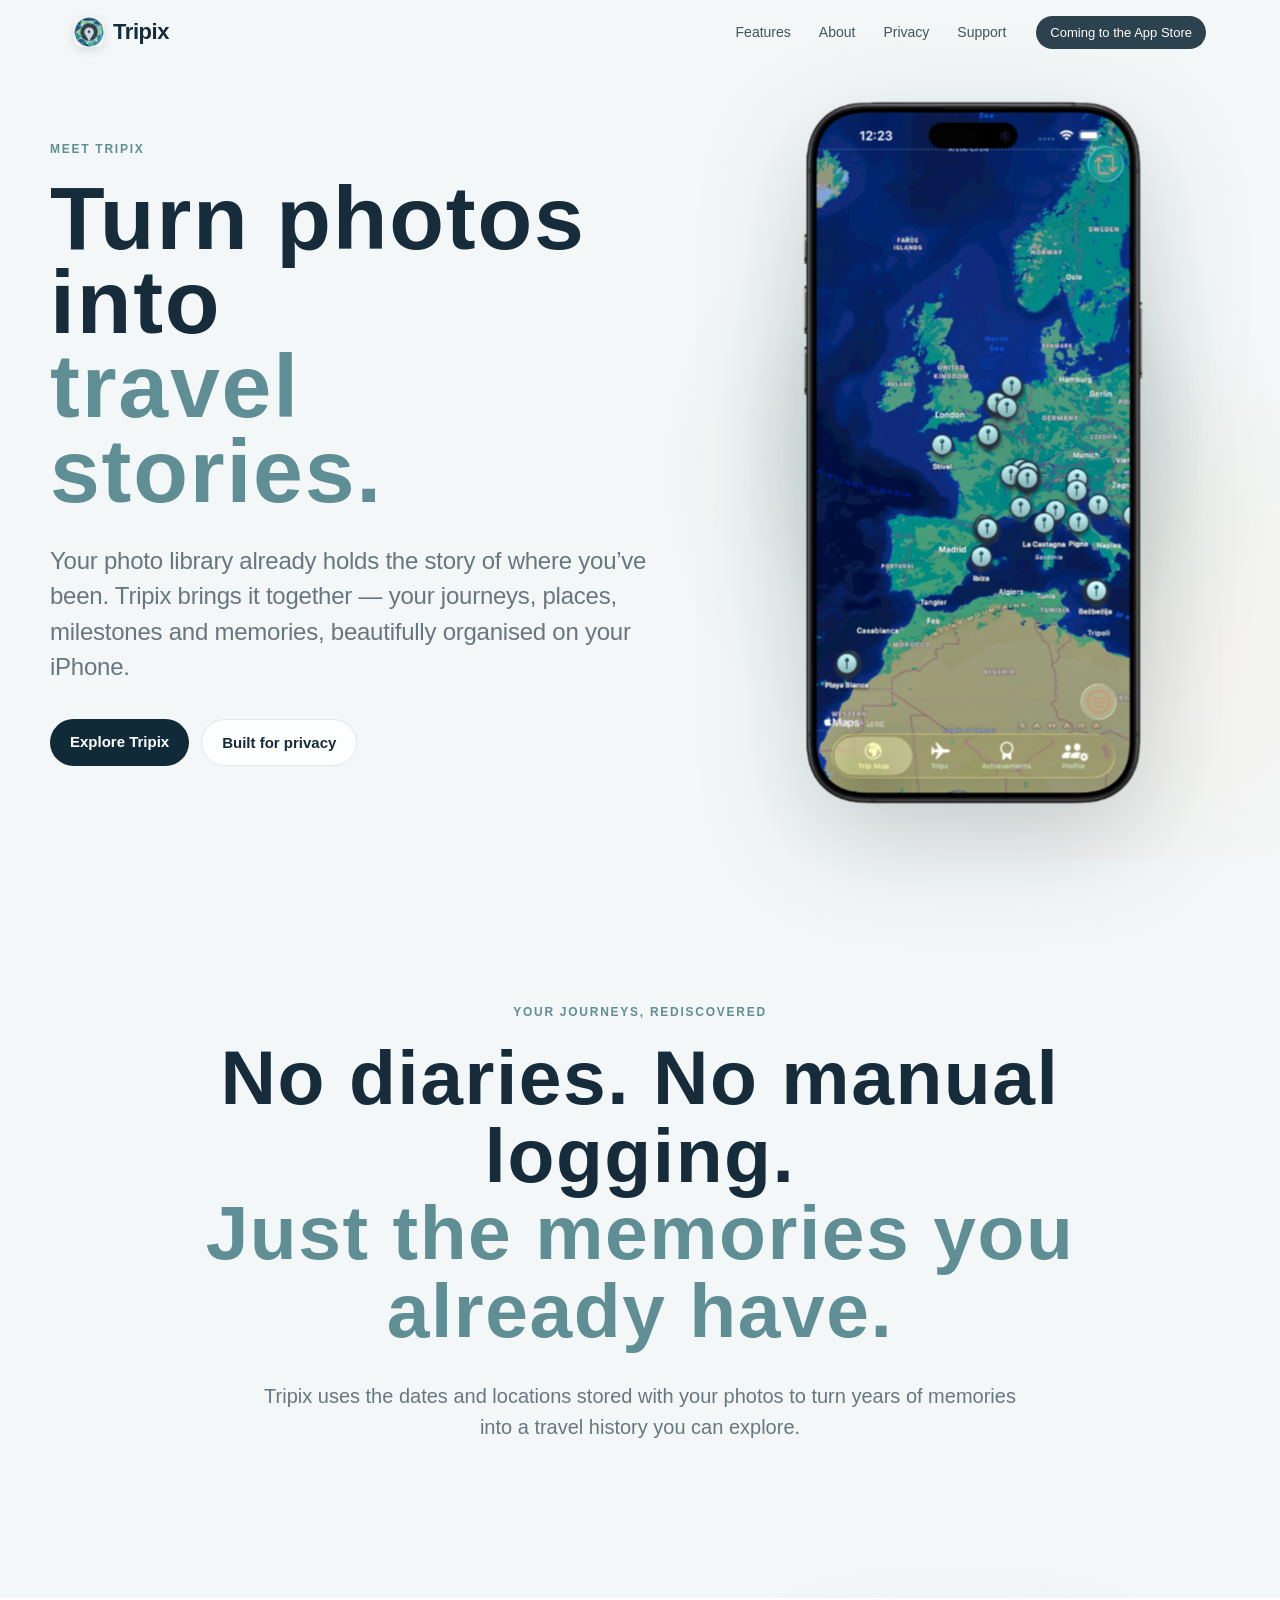
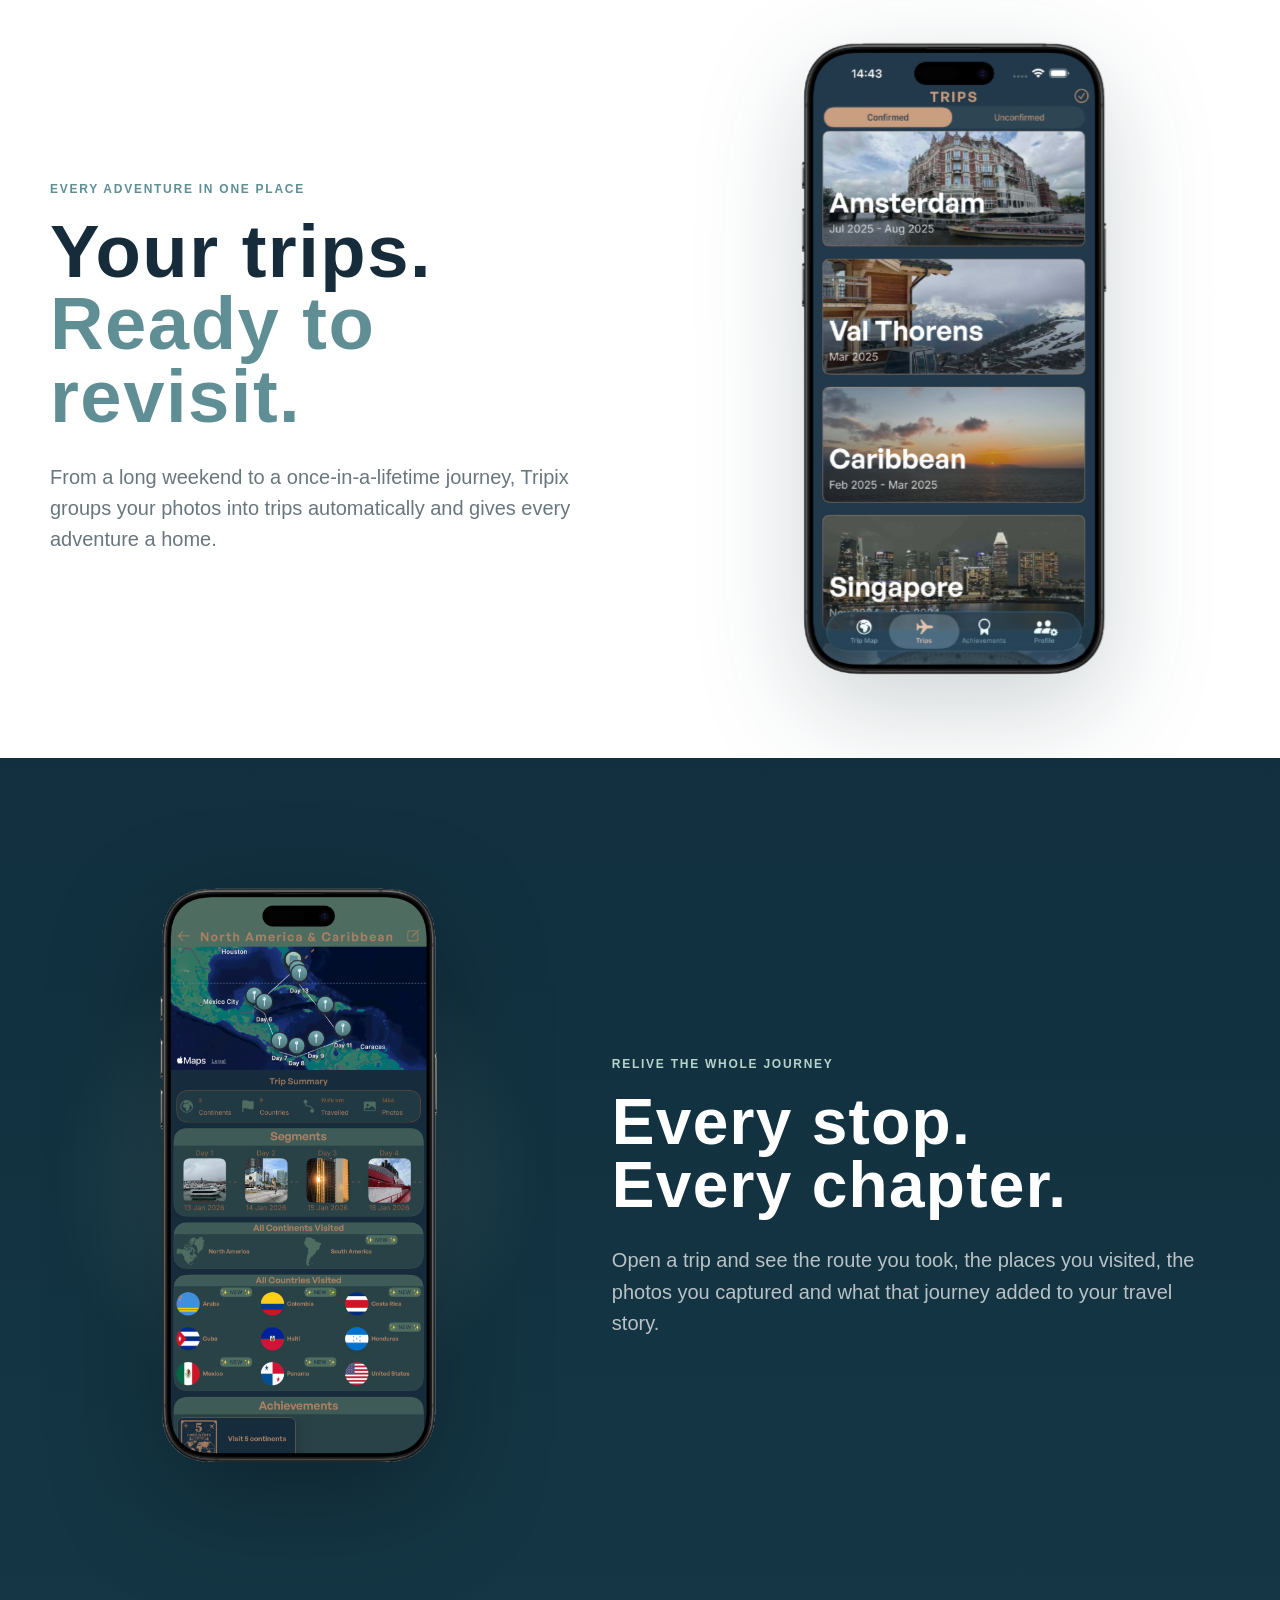
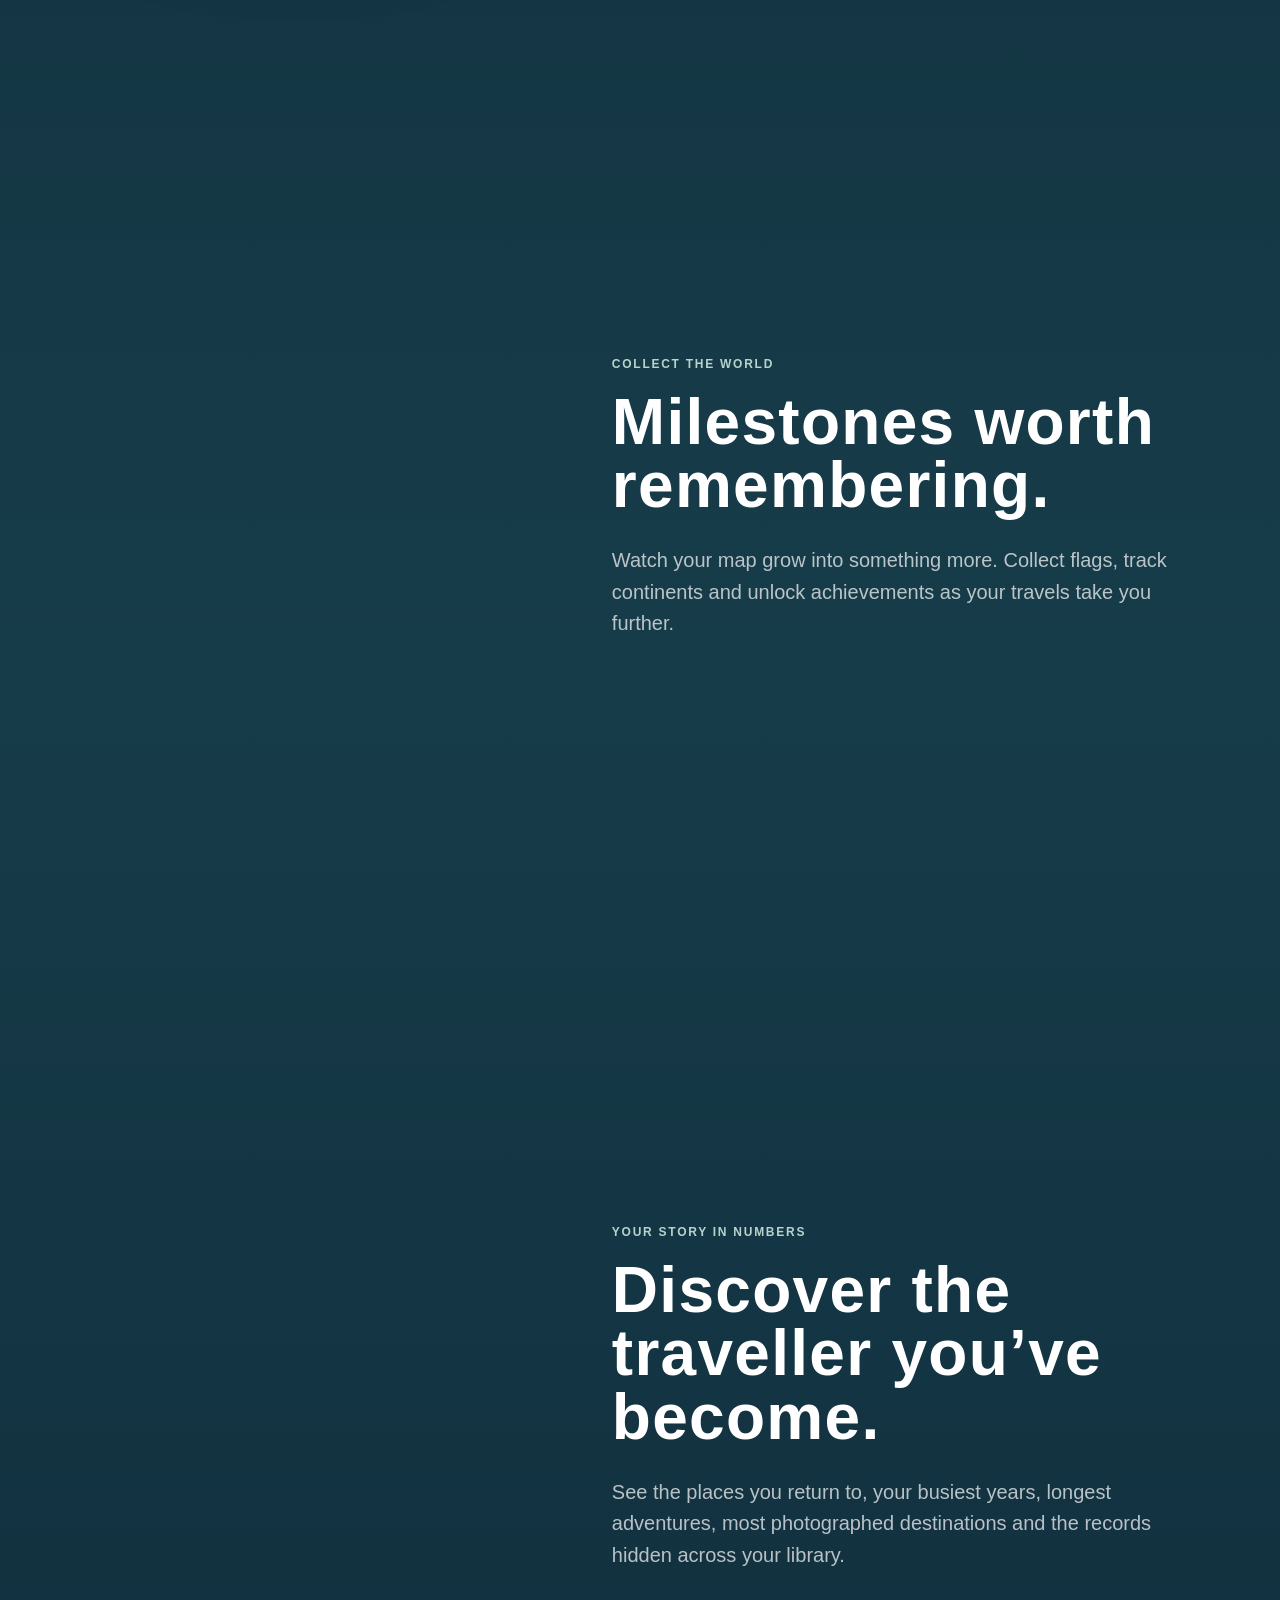
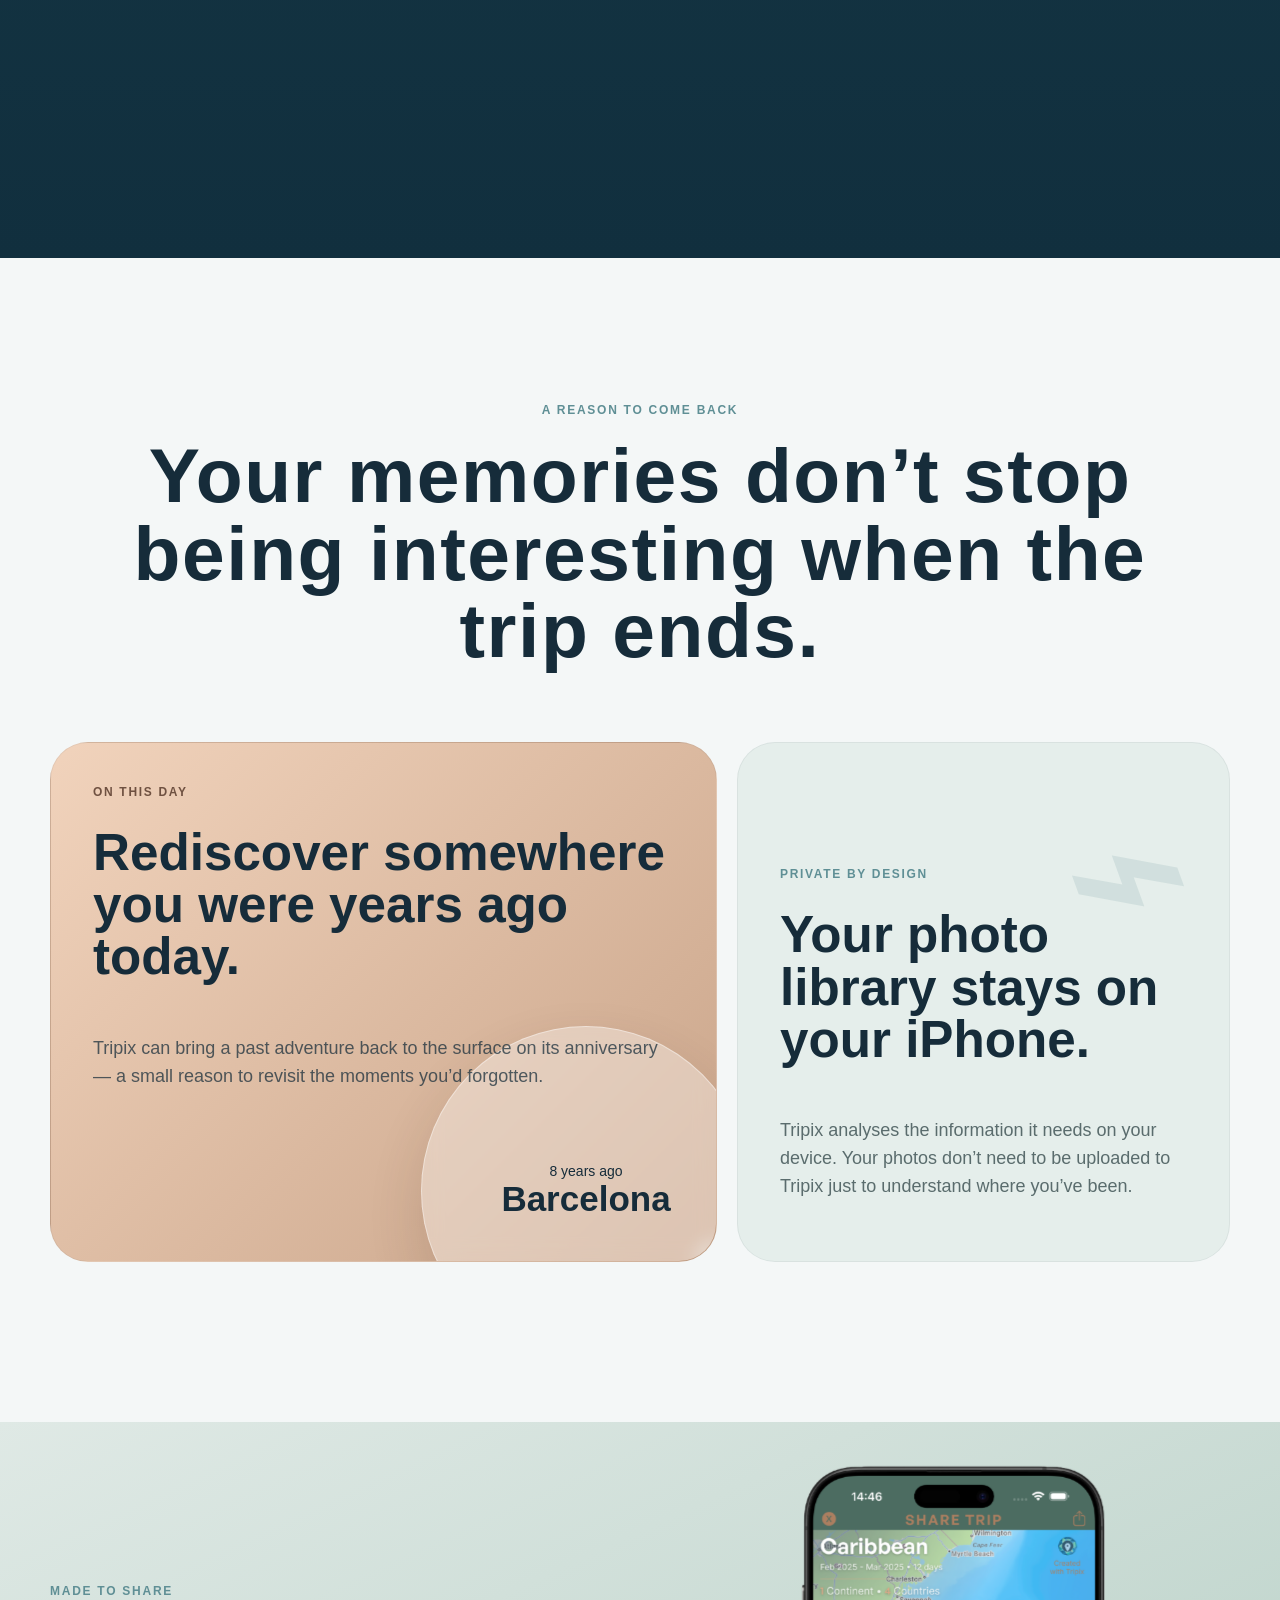
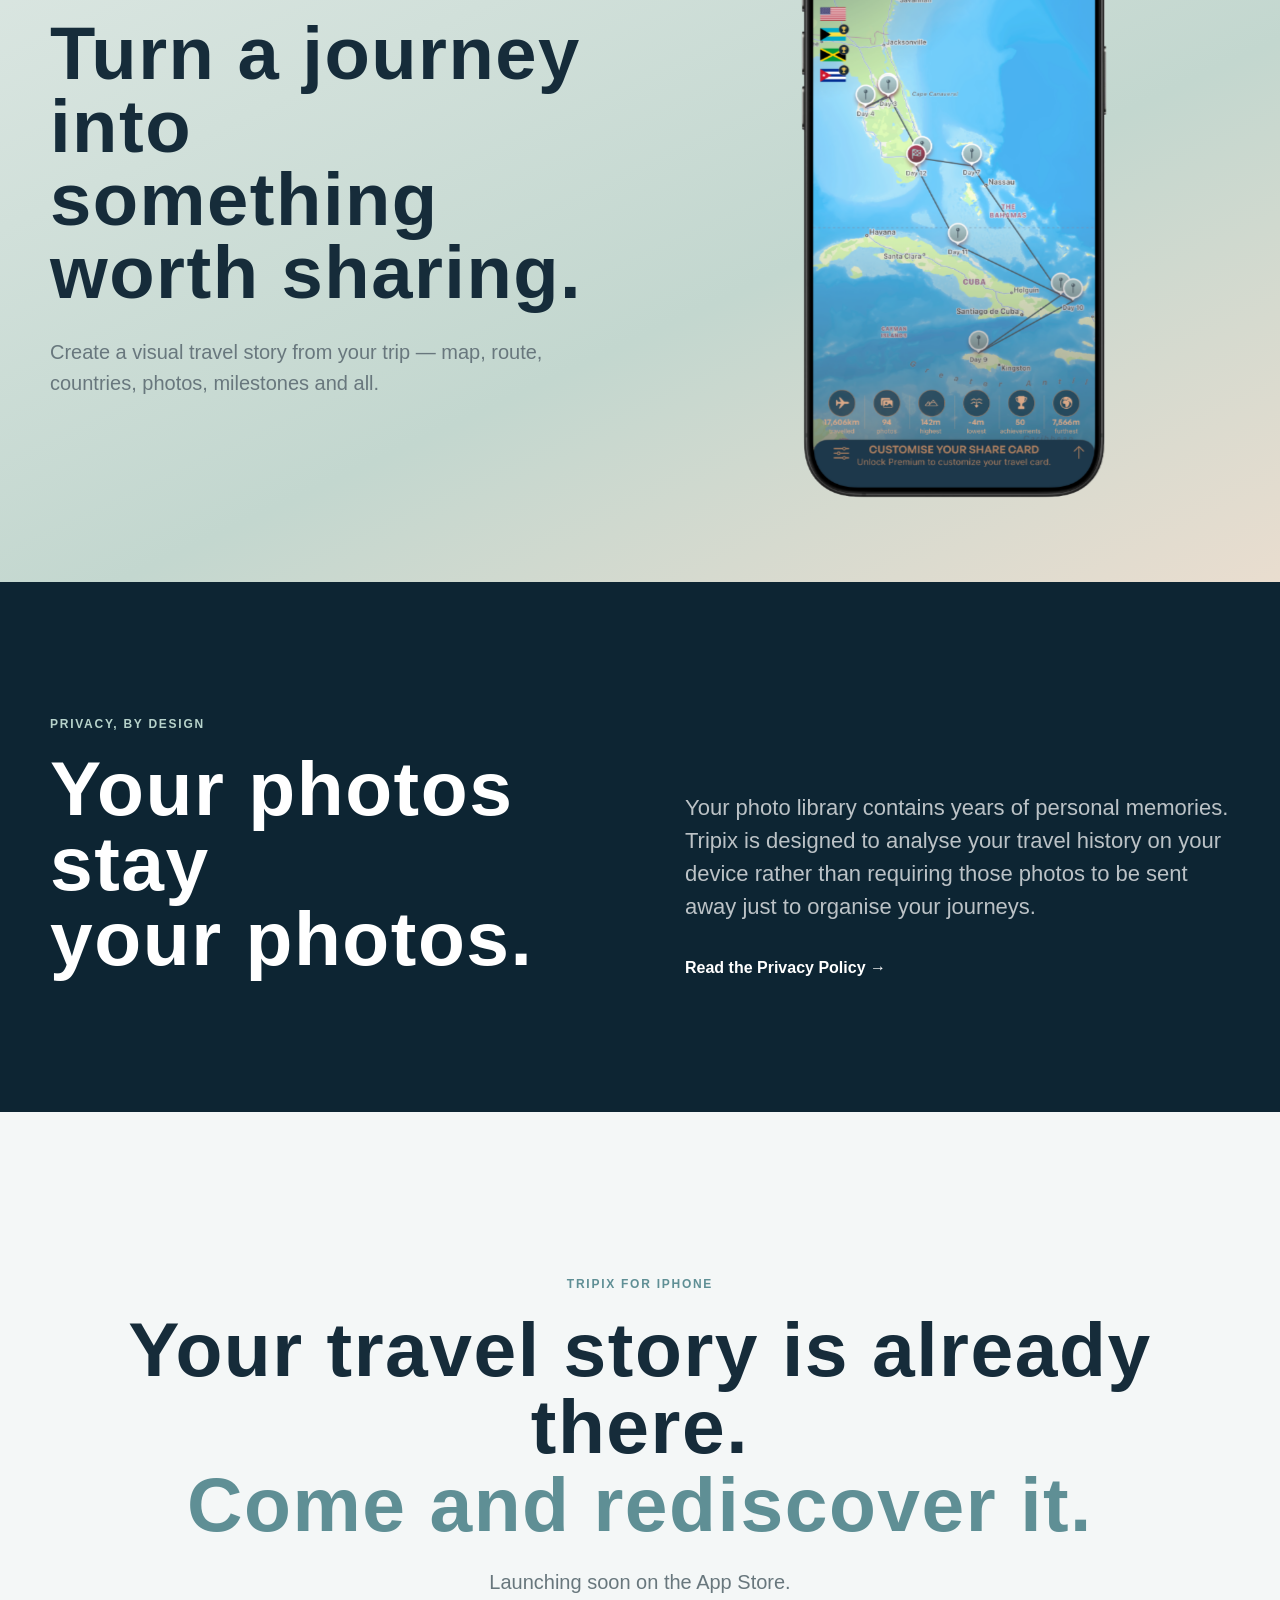
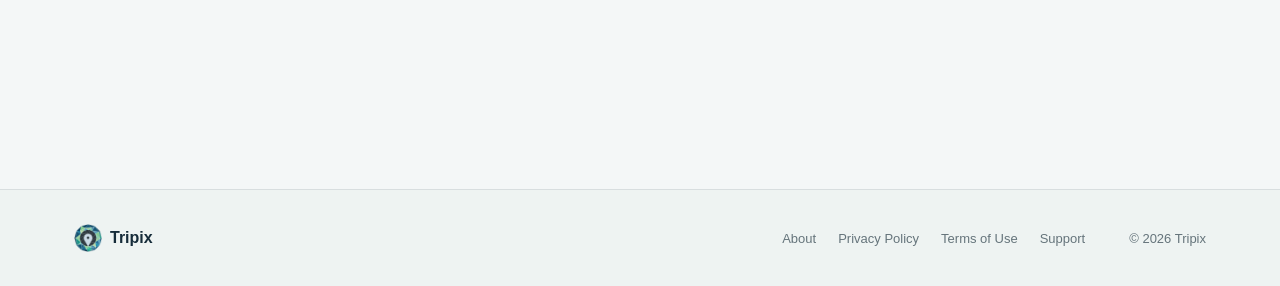
==== commit 2a900375: "V11 Updates" ====
--- a/index.html
+++ b/index.html
@@ -1,178 +1,164 @@
-<!doctype html>
+<!DOCTYPE html>
+
 <html lang="en">
 <head>
-  <meta charset="utf-8" />
-  <meta name="viewport" content="width=device-width, initial-scale=1" />
-  <meta name="description" content="Tripix turns the memories already in your photo library into a beautiful record of your travels — automatically, privately, and on-device." />
-  <meta name="theme-color" content="#eef4f6" />
-  <title>Tripix — Turn photos into travel stories</title>
-  <link rel="icon" type="image/png" href="/assets/images/app-icon.png" />
-  <link rel="stylesheet" href="assets/styles.css" />
-  <script defer src="assets/site.js"></script>
+<meta charset="utf-8"/>
+<meta content="width=device-width, initial-scale=1" name="viewport"/>
+<meta content="Tripix turns the memories already in your photo library into a beautiful record of your travels — automatically, privately, and on-device." name="description"/>
+<meta content="#eef4f6" name="theme-color"/>
+<title>Tripix — Turn photos into travel stories</title>
+<link href="/assets/images/app-icon.png" rel="icon" type="image/png"/>
+<link href="assets/styles.css" rel="stylesheet"/>
+<script defer="" src="assets/site.js"></script>
 </head>
 <body>
-  <header class="site-header" data-header>
-    <div class="nav-wrap">
-      <a class="brand" href="/" aria-label="Tripix home"><img src="assets/images/app-icon.png" alt="" class="brand-icon"><span>Tripix</span></a>
-      <nav class="nav-links" aria-label="Primary navigation">
-        <a href="#features">Features</a>
-        <a href="about/">About</a>
-        <a href="#privacy">Privacy</a>
-        <a href="support/">Support</a>
-      </nav>
-      <a class="nav-cta is-disabled" href="#download" aria-disabled="true">Coming to the App Store</a>
-    </div>
-  </header>
-
-  <main>
-    <section class="hero section-pad">
-      <div class="hero-copy reveal">
-        <p class="eyebrow">Meet Tripix</p>
-        <h1>Turn photos into<br><span>travel stories.</span></h1>
-        <p class="hero-lede">Your photo library already holds the story of where you’ve been. Tripix brings it together — your journeys, places, milestones and memories, beautifully organised on your iPhone.</p>
-        <div class="hero-actions">
-          <a class="button primary" href="#features">Explore Tripix</a>
-          <a class="button secondary" href="#privacy">Built for privacy</a>
-        </div>
-      </div>
-
-      <div class="hero-stage" aria-label="Tripix map screen">
-        <div class="hero-halo" aria-hidden="true"></div>
-        <figure class="product-shot hero-shot" data-parallax="0.045">
-          <img src="assets/screens/tripix-1.png" alt="Tripix interactive travel map showing trips across Europe" />
-        </figure>
-      </div>
-    </section>
-
-    <section id="features" class="statement section-pad reveal">
-      <p class="eyebrow">Your journeys, rediscovered</p>
-      <h2>No diaries. No manual logging.<br><span>Just the memories you already have.</span></h2>
-      <p>Tripix uses the dates and locations stored with your photos to turn years of memories into a travel history you can explore.</p>
-    </section>
-
-    <section class="split-feature section-pad">
-      <div class="split-copy reveal">
-        <p class="eyebrow">Every adventure in one place</p>
-        <h2>Your trips.<br><span>Ready to revisit.</span></h2>
-        <p>From a long weekend to a once-in-a-lifetime journey, Tripix groups your photos into trips automatically and gives every adventure a home.</p>
-      </div>
-      <figure class="product-shot trips-shot reveal" data-parallax="0.025">
-        <img src="assets/screens/tripix-2.png" alt="Tripix Trips screen with travel cards for Amsterdam, Val Thorens, Caribbean and Singapore" loading="lazy" />
-      </figure>
-    </section>
-
-    <section class="scroll-story" data-scroll-story>
-      <div class="scroll-story-inner section-pad">
-        <div class="story-visual" aria-live="polite">
-          <div class="story-glow" aria-hidden="true"></div>
-          <figure class="story-screen active" data-story-screen="journey">
-            <img src="assets/screens/tripix-3.png" alt="Tripix trip detail showing a Caribbean journey, map, segments, countries and achievements" loading="lazy" />
-          </figure>
-          <figure class="story-screen" data-story-screen="achievements">
-            <img src="assets/screens/tripix-4.png" alt="Tripix Achievements screen showing continents visited and flags collected" loading="lazy" />
-          </figure>
-          <figure class="story-screen" data-story-screen="insights">
-            <img src="assets/screens/tripix-5.png" alt="Tripix Travel Insights showing favourite places, busiest year and travel records" loading="lazy" />
-          </figure>
-        </div>
-
-        <div class="story-copy">
-          <article class="story-step active" data-story-step="journey">
-            <p class="eyebrow light">Relive the whole journey</p>
-            <h2>Every stop.<br>Every chapter.</h2>
-            <p>Open a trip and see the route you took, the places you visited, the photos you captured and what that journey added to your travel story.</p>
-            <figure class="story-inline-screen"><img src="assets/screens/tripix-3.png" alt="Tripix trip detail showing a Caribbean journey" loading="lazy"></figure>
-          </article>
-
-          <article class="story-step" data-story-step="achievements">
-            <p class="eyebrow light">Collect the world</p>
-            <h2>Milestones worth remembering.</h2>
-            <p>Watch your map grow into something more. Collect flags, track continents and unlock achievements as your travels take you further.</p>
-            <figure class="story-inline-screen"><img src="assets/screens/tripix-4.png" alt="Tripix Achievements showing continents and flags" loading="lazy"></figure>
-          </article>
-
-          <article class="story-step" data-story-step="insights">
-            <p class="eyebrow light">Your story in numbers</p>
-            <h2>Discover the traveller you’ve become.</h2>
-            <p>See the places you return to, your busiest years, longest adventures, most photographed destinations and the records hidden across your library.</p>
-            <figure class="story-inline-screen"><img src="assets/screens/tripix-5.png" alt="Tripix Travel Insights showing travel records and statistics" loading="lazy"></figure>
-          </article>
-        </div>
-      </div>
-    </section>
-
-    <section class="insight-strip section-pad">
-      <div class="section-heading reveal">
-        <p class="eyebrow">A reason to come back</p>
-        <h2>Your memories don’t stop being interesting when the trip ends.</h2>
-      </div>
-
-      <div class="editorial-grid">
-        <article class="editorial-card memory-card reveal">
-          <div class="editorial-copy">
-            <span class="card-kicker">On This Day</span>
-            <h3>Rediscover somewhere you were years ago today.</h3>
-            <p>Tripix can bring a past adventure back to the surface on its anniversary — a small reason to revisit the moments you’d forgotten.</p>
-          </div>
-          <div class="anniversary-badge" aria-hidden="true">
-            <small>8 years ago</small>
-            <strong>Barcelona</strong>
-          </div>
-        </article>
-
-        <article class="editorial-card private-card reveal">
-          <span class="privacy-lock" aria-hidden="true">⌁</span>
-          <div class="editorial-copy">
-            <span class="card-kicker">Private by design</span>
-            <h3>Your photo library stays on your iPhone.</h3>
-            <p>Tripix analyses the information it needs on your device. Your photos don’t need to be uploaded to Tripix just to understand where you’ve been.</p>
-          </div>
-        </article>
-      </div>
-    </section>
-
-    <section class="share-feature section-pad">
-      <div class="share-copy reveal">
-        <p class="eyebrow">Made to share</p>
-        <h2>Turn a journey into something worth sharing.</h2>
-        <p>Create a visual travel story from your trip — map, route, countries, photos, milestones and all.</p>
-      </div>
-      <figure class="share-device reveal" data-parallax="0.02">
-        <img src="assets/screens/tripix-6.png" alt="Tripix Share Trip screen showing a Caribbean journey map and travel statistics" loading="lazy" />
-      </figure>
-    </section>
-
-    <section id="privacy" class="privacy-band section-pad">
-      <div class="privacy-inner reveal">
-        <div>
-          <p class="eyebrow light">Privacy, by design</p>
-          <h2>Your photos stay<br>your photos.</h2>
-        </div>
-        <div class="privacy-copy">
-          <p>Your photo library contains years of personal memories. Tripix is designed to analyse your travel history on your device rather than requiring those photos to be sent away just to organise your journeys.</p>
-          <a href="privacy/">Read the Privacy Policy <span aria-hidden="true">→</span></a>
-        </div>
-      </div>
-    </section>
-
-    <section id="download" class="final-cta section-pad reveal">
-      <p class="eyebrow">Tripix for iPhone</p>
-      <h2>Your travel story is already there.<br><span>Come and rediscover it.</span></h2>
-      <p>Launching soon on the App Store.</p>
-    </section>
-  </main>
-
-  <footer class="site-footer">
-    <div class="footer-wrap">
-      <div class="footer-brand"><img src="assets/images/app-icon.png" alt=""><strong>Tripix</strong></div>
-      <nav aria-label="Footer navigation">
-        <a href="about/">About</a>
-        <a href="privacy/">Privacy Policy</a>
-        <a href="terms/">Terms of Use</a>
-        <a href="support/">Support</a>
-      </nav>
-      <span>© 2026 Tripix</span>
-    </div>
-  </footer>
+<header class="site-header" data-header="">
+<div class="nav-wrap">
+<a aria-label="Tripix home" class="brand" href="/"><img alt="" class="brand-icon" src="assets/images/app-icon.png"/><span>Tripix</span></a>
+<nav aria-label="Primary navigation" class="nav-links">
+<a href="#features">Features</a>
+<a href="about/">About</a>
+<a href="#privacy">Privacy</a>
+<a href="support/">Support</a>
+</nav>
+<a aria-disabled="true" class="nav-cta is-disabled" href="#download">Coming to the App Store</a>
+<button aria-controls="mobile-navigation" aria-expanded="false" aria-label="Open menu" class="mobile-menu-button" data-menu-button="" type="button"><span></span><span></span><span></span></button></div>
+<nav aria-label="Mobile navigation" class="mobile-menu" data-mobile-menu="" id="mobile-navigation"><a href="/#features">Features</a><a href="/about/">About</a><a href="/privacy/">Privacy</a><a href="/support/">Support</a><span class="mobile-menu-coming">Coming to the App Store</span></nav></header>
+<main>
+<section class="hero section-pad">
+<div class="hero-copy reveal">
+<p class="eyebrow">Meet Tripix</p>
+<h1>Turn photos into<br/><span>travel stories.</span></h1>
+<p class="hero-lede">Your photo library already holds the story of where you’ve been. Tripix brings it together — your journeys, places, milestones and memories, beautifully organised on your iPhone.</p>
+<div class="hero-actions">
+<a class="button primary" href="#features">Explore Tripix</a>
+<a class="button secondary" href="#privacy">Built for privacy</a>
+</div>
+</div>
+<div aria-label="Tripix map screen" class="hero-stage">
+<div aria-hidden="true" class="hero-halo"></div>
+<figure class="product-shot hero-shot" data-parallax="0.045">
+<img alt="Tripix interactive travel map showing trips across Europe" src="assets/screens/tripix-1.png">
+</img></figure>
+</div>
+</section>
+<section class="statement section-pad reveal" id="features">
+<p class="eyebrow">Your journeys, rediscovered</p>
+<h2>No diaries. No manual logging.<br/><span>Just the memories you already have.</span></h2>
+<p>Tripix uses the dates and locations stored with your photos to turn years of memories into a travel history you can explore.</p>
+</section>
+<section class="split-feature section-pad">
+<div class="split-copy reveal">
+<p class="eyebrow">Every adventure in one place</p>
+<h2>Your trips.<br/><span>Ready to revisit.</span></h2>
+<p>From a long weekend to a once-in-a-lifetime journey, Tripix groups your photos into trips automatically and gives every adventure a home.</p>
+</div>
+<figure class="product-shot trips-shot reveal" data-parallax="0.025">
+<img alt="Tripix Trips screen with travel cards for Amsterdam, Val Thorens, Caribbean and Singapore" loading="lazy" src="assets/screens/tripix-2.png"/>
+</figure>
+</section>
+<section class="scroll-story" data-scroll-story="">
+<div class="scroll-story-inner section-pad">
+<div aria-live="polite" class="story-visual">
+<div aria-hidden="true" class="story-glow"></div>
+<figure class="story-screen active" data-story-screen="journey">
+<img alt="Tripix trip detail showing a Caribbean journey, map, segments, countries and achievements" loading="lazy" src="assets/screens/tripix-3.png"/>
+</figure>
+<figure class="story-screen" data-story-screen="achievements">
+<img alt="Tripix Achievements screen showing continents visited and flags collected" loading="lazy" src="assets/screens/tripix-4.png"/>
+</figure>
+<figure class="story-screen" data-story-screen="insights">
+<img alt="Tripix Travel Insights showing favourite places, busiest year and travel records" loading="lazy" src="assets/screens/tripix-5.png"/>
+</figure>
+</div>
+<div class="story-copy">
+<article class="story-step active" data-story-step="journey">
+<p class="eyebrow light">Relive the whole journey</p>
+<h2>Every stop.<br/>Every chapter.</h2>
+<p>Open a trip and see the route you took, the places you visited, the photos you captured and what that journey added to your travel story.</p>
+<figure class="story-inline-screen"><img alt="Tripix trip detail showing a Caribbean journey" loading="lazy" src="assets/screens/tripix-3.png"/></figure>
+</article>
+<article class="story-step" data-story-step="achievements">
+<p class="eyebrow light">Collect the world</p>
+<h2>Milestones worth remembering.</h2>
+<p>Watch your map grow into something more. Collect flags, track continents and unlock achievements as your travels take you further.</p>
+<figure class="story-inline-screen"><img alt="Tripix Achievements showing continents and flags" loading="lazy" src="assets/screens/tripix-4.png"/></figure>
+</article>
+<article class="story-step" data-story-step="insights">
+<p class="eyebrow light">Your story in numbers</p>
+<h2>Discover the traveller you’ve become.</h2>
+<p>See the places you return to, your busiest years, longest adventures, most photographed destinations and the records hidden across your library.</p>
+<figure class="story-inline-screen"><img alt="Tripix Travel Insights showing travel records and statistics" loading="lazy" src="assets/screens/tripix-5.png"/></figure>
+</article>
+</div>
+</div>
+</section>
+<section class="insight-strip section-pad">
+<div class="section-heading reveal">
+<p class="eyebrow">A reason to come back</p>
+<h2>Your memories don’t stop being interesting when the trip ends.</h2>
+</div>
+<div class="editorial-grid">
+<article class="editorial-card memory-card reveal">
+<div class="editorial-copy">
+<span class="card-kicker">On This Day</span>
+<h3>Rediscover somewhere you were years ago today.</h3>
+<p>Tripix can bring a past adventure back to the surface on its anniversary — a small reason to revisit the moments you’d forgotten.</p>
+</div>
+<div aria-hidden="true" class="anniversary-badge">
+<small>8 years ago</small>
+<strong>Barcelona</strong>
+</div>
+</article>
+<article class="editorial-card private-card reveal">
+<span aria-hidden="true" class="privacy-lock">⌁</span>
+<div class="editorial-copy">
+<span class="card-kicker">Private by design</span>
+<h3>Your photo library stays on your iPhone.</h3>
+<p>Tripix analyses the information it needs on your device. Your photos don’t need to be uploaded to Tripix just to understand where you’ve been.</p>
+</div>
+</article>
+</div>
+</section>
+<section class="share-feature section-pad">
+<div class="share-copy reveal">
+<p class="eyebrow">Made to share</p>
+<h2>Turn a journey into something worth sharing.</h2>
+<p>Create a visual travel story from your trip — map, route, countries, photos, milestones and all.</p>
+</div>
+<figure class="share-device reveal" data-parallax="0.02">
+<img alt="Tripix Share Trip screen showing a Caribbean journey map and travel statistics" loading="lazy" src="assets/screens/tripix-6.png">
+</img></figure>
+</section>
+<section class="privacy-band section-pad" id="privacy">
+<div class="privacy-inner reveal">
+<div>
+<p class="eyebrow light">Privacy, by design</p>
+<h2>Your photos stay<br/>your photos.</h2>
+</div>
+<div class="privacy-copy">
+<p>Your photo library contains years of personal memories. Tripix is designed to analyse your travel history on your device rather than requiring those photos to be sent away just to organise your journeys.</p>
+<a href="privacy/">Read the Privacy Policy <span aria-hidden="true">→</span></a>
+</div>
+</div>
+</section>
+<section class="final-cta section-pad reveal" id="download">
+<p class="eyebrow">Tripix for iPhone</p>
+<h2>Your travel story is already there.<br/><span>Come and rediscover it.</span></h2>
+<p>Launching soon on the App Store.</p>
+</section>
+</main>
+<footer class="site-footer">
+<div class="footer-wrap">
+<div class="footer-brand"><img alt="" src="assets/images/app-icon.png"/><strong>Tripix</strong></div>
+<nav aria-label="Footer navigation">
+<a href="about/">About</a>
+<a href="privacy/">Privacy Policy</a>
+<a href="terms/">Terms of Use</a>
+<a href="support/">Support</a>
+</nav>
+<span>© 2026 Tripix</span>
+</div>
+</footer>
 </body>
 </html>
--- a/assets/styles.css
+++ b/assets/styles.css
@@ -13,6 +13,8 @@
   --site-max:1180px;
   --page-max:1120px;
   --legal-max:1020px;
+  --display-letter-spacing:.02em;
+  --device-scale:1.25;
 }
 
 *{box-sizing:border-box}
@@ -27,7 +29,8 @@
 }
 img{display:block;max-width:100%}
 a{color:inherit;text-decoration:none}
-h1,h2,h3,p,figure{margin-top:0}
+h1,h2,h3{margin-top:0;letter-spacing:var(--display-letter-spacing)}
+p,figure{margin-top:0}
 
 /* Header */
 .site-header{position:fixed;inset:0 0 auto;z-index:100;border-bottom:1px solid transparent;transition:background .28s,border-color .28s}
@@ -41,17 +44,23 @@
 .section-pad{padding-left:max(24px,calc((100vw - var(--site-max))/2));padding-right:max(24px,calc((100vw - var(--site-max))/2))}
 .eyebrow{text-transform:uppercase;letter-spacing:.145em;font-weight:760;font-size:12px;color:var(--teal);margin:0 0 20px}.eyebrow.light{color:#b7d3cb}
 
-/* Marketing typography */
-.hero h1{font-size:clamp(58px,7vw,100px);line-height:.94;letter-spacing:.032em;margin-bottom:30px;max-width:760px}
+/* Marketing typography — heading tracking is controlled globally by
+   --display-letter-spacing in :root. */
+.hero h1{font-size:clamp(58px,7vw,100px);line-height:.94;margin-bottom:30px;max-width:760px}
 h1 span,h2 span{color:var(--teal)}
-.statement h2,.section-heading h2,.split-copy h2,.share-copy h2,.story-step h2,.final-cta h2,.privacy-band h2,.about-hero h1,.subpage .page-head h1{letter-spacing:.014em}
 
 /* Hero */
 .hero{min-height:860px;display:grid;grid-template-columns:1.08fr .92fr;gap:clamp(36px,5vw,72px);align-items:center;padding-top:118px;padding-bottom:70px;background:radial-gradient(circle at 76% 55%,rgba(148,179,165,.25),transparent 29%),radial-gradient(circle at 85% 73%,rgba(241,211,188,.22),transparent 24%)}
 .hero-copy{position:relative;z-index:3}.hero-lede{max-width:650px;font-size:clamp(19px,2vw,24px);line-height:1.48;color:var(--muted);letter-spacing:-.01em}
 .hero-actions{display:flex;gap:12px;margin-top:34px;flex-wrap:wrap}.button{padding:14px 20px;border-radius:999px;font-size:15px;font-weight:680}.button.primary{background:var(--dark);color:#fff}.button.secondary{background:rgba(255,255,255,.82);border:1px solid var(--line)}
 .hero-stage{min-height:610px;position:relative;display:flex;justify-content:center;align-items:center}.hero-halo{position:absolute;width:480px;height:480px;border-radius:50%;background:radial-gradient(circle,rgba(95,143,149,.25),transparent 70%);filter:blur(4px)}
-.product-shot{margin:0;position:relative;will-change:transform;filter:drop-shadow(0 28px 42px rgba(12,38,51,.20))}.hero-shot{width:min(300px,25vw)}.hero-shot img{width:100%;height:auto}
+.product-shot{margin:0;position:relative;will-change:transform;filter:drop-shadow(0 28px 42px rgba(12,38,51,.20))}
+/* All phone/device artwork is scaled from one global control.
+   Change --device-scale in :root (1 = 100%, 1.25 = 125%).
+   The individual `scale` property is intentionally used instead of
+   `transform` so it composes safely with the parallax transform in JS. */
+.hero-shot,.trips-shot,.share-device,.story-screen,.story-inline-screen{scale:var(--device-scale);transform-origin:center center}
+.hero-shot{width:min(300px,25vw)}.hero-shot img{width:100%;height:auto}
 
 .statement{text-align:center;padding-top:145px;padding-bottom:155px}.statement h2,.section-heading h2{font-size:clamp(44px,6vw,78px);line-height:1.01;margin:0 auto;max-width:1080px}.statement>p:last-child{max-width:760px;margin:32px auto 0;color:var(--muted);font-size:20px;line-height:1.55}
 
@@ -104,11 +113,115 @@
 }
 
 @media(max-width:720px){
-  .nav-links{display:none}.nav-cta{margin-left:auto}.brand span{display:none}.brand-icon{width:32px;height:32px;flex-basis:32px}.subpage.section-pad{padding-left:20px;padding-right:20px}.hero h1{letter-spacing:.034em}.hero-shot{width:min(205px,56vw)}.trips-shot,.share-device{width:min(195px,55vw)}.story-inline-screen{width:min(185px,53vw)}
+  .nav-links{display:none}.nav-cta{margin-left:auto}.brand span{display:none}.brand-icon{width:32px;height:32px;flex-basis:32px}.subpage.section-pad{padding-left:20px;padding-right:20px}.hero-shot{width:min(205px,56vw)}.trips-shot,.share-device{width:min(195px,55vw)}.story-inline-screen{width:min(185px,53vw)}
   .statement{padding-top:105px;padding-bottom:110px}.insight-strip{padding-top:105px;padding-bottom:110px}.editorial-card{padding:30px;border-radius:30px;min-height:460px}.anniversary-badge{width:270px;height:270px;right:-65px;bottom:-70px}.privacy-band{padding-top:95px;padding-bottom:95px}.footer-wrap{align-items:flex-start;flex-direction:column}.footer-wrap nav{margin-left:0;flex-wrap:wrap}.footer-wrap>span{margin-left:0}
   .about-values{grid-template-columns:1fr;gap:24px;padding:38px 28px}.founder-card{padding:42px 24px}.guide-grid{grid-template-columns:1fr}.guide-section,.legal-section{padding:30px 26px}.guide-body p,.guide-body li,.legal-section p,.legal-section li{font-size:17px}.privacy-hero-card{padding:32px 28px;border-radius:28px}.page-icon{width:76px;height:76px;border-radius:18px}
 }
 
-@media(max-width:520px){.nav-cta{display:none}.nav-wrap{height:58px}.brand{font-size:20px}.hero h1{letter-spacing:.036em}.hero-shot{width:min(185px,58vw)}.trips-shot,.share-device{width:min(180px,57vw)}.story-inline-screen{width:min(170px,55vw)}}
+@media(max-width:520px){.nav-cta{display:none}.nav-wrap{height:58px}.brand{font-size:20px}.hero-shot{width:min(185px,58vw)}.trips-shot,.share-device{width:min(180px,57vw)}.story-inline-screen{width:min(170px,55vw)}}
 
 @media(prefers-reduced-motion:reduce){html{scroll-behavior:auto}*,*::before,*::after{animation:none!important;transition:none!important}.reveal{opacity:1;transform:none}.story-screen{display:none;opacity:1;transform:none}.story-screen.active{display:block}.story-step{opacity:1;transform:none}}
+
+/* ==========================================================
+   V11 — mobile navigation
+   ========================================================== */
+.mobile-menu-button,
+.mobile-menu {
+  display: none;
+}
+
+@media (max-width: 720px) {
+  .nav-links,
+  .nav-cta {
+    display: none;
+  }
+
+  .brand span {
+    display: inline;
+  }
+
+  .mobile-menu-button {
+    display: flex;
+    width: 42px;
+    height: 42px;
+    margin-left: auto;
+    padding: 0;
+    border: 0;
+    background: transparent;
+    flex-direction: column;
+    justify-content: center;
+    align-items: center;
+    gap: 5px;
+    cursor: pointer;
+    -webkit-tap-highlight-color: transparent;
+  }
+
+  .mobile-menu-button span {
+    display: block;
+    width: 22px;
+    height: 2px;
+    border-radius: 2px;
+    background: var(--text);
+    transition: transform .25s ease, opacity .25s ease;
+  }
+
+  .mobile-menu {
+    display: flex;
+    position: absolute;
+    top: calc(100% + 8px);
+    left: 16px;
+    right: 16px;
+    z-index: 101;
+    padding: 12px;
+    flex-direction: column;
+    background: rgba(244,247,247,.97);
+    border: 1px solid var(--line);
+    border-radius: 22px;
+    box-shadow: 0 20px 50px rgba(16,42,56,.14);
+    backdrop-filter: blur(22px);
+    -webkit-backdrop-filter: blur(22px);
+    opacity: 0;
+    visibility: hidden;
+    pointer-events: none;
+    transform: translateY(-8px) scale(.985);
+    transform-origin: top center;
+    transition: opacity .22s ease, transform .22s ease, visibility .22s ease;
+  }
+
+  .mobile-menu.open {
+    opacity: 1;
+    visibility: visible;
+    pointer-events: auto;
+    transform: translateY(0) scale(1);
+  }
+
+  .mobile-menu a {
+    padding: 15px 14px;
+    border-radius: 14px;
+    font-size: 17px;
+    font-weight: 650;
+  }
+
+  .mobile-menu a:active {
+    background: rgba(95,143,149,.10);
+  }
+
+  .mobile-menu-coming {
+    margin-top: 8px;
+    padding: 15px 14px 8px;
+    border-top: 1px solid var(--line);
+    color: var(--muted);
+    font-size: 14px;
+    font-weight: 600;
+  }
+
+  .mobile-menu-button.open span:nth-child(1) {
+    transform: translateY(7px) rotate(45deg);
+  }
+  .mobile-menu-button.open span:nth-child(2) {
+    opacity: 0;
+  }
+  .mobile-menu-button.open span:nth-child(3) {
+    transform: translateY(-7px) rotate(-45deg);
+  }
+}
